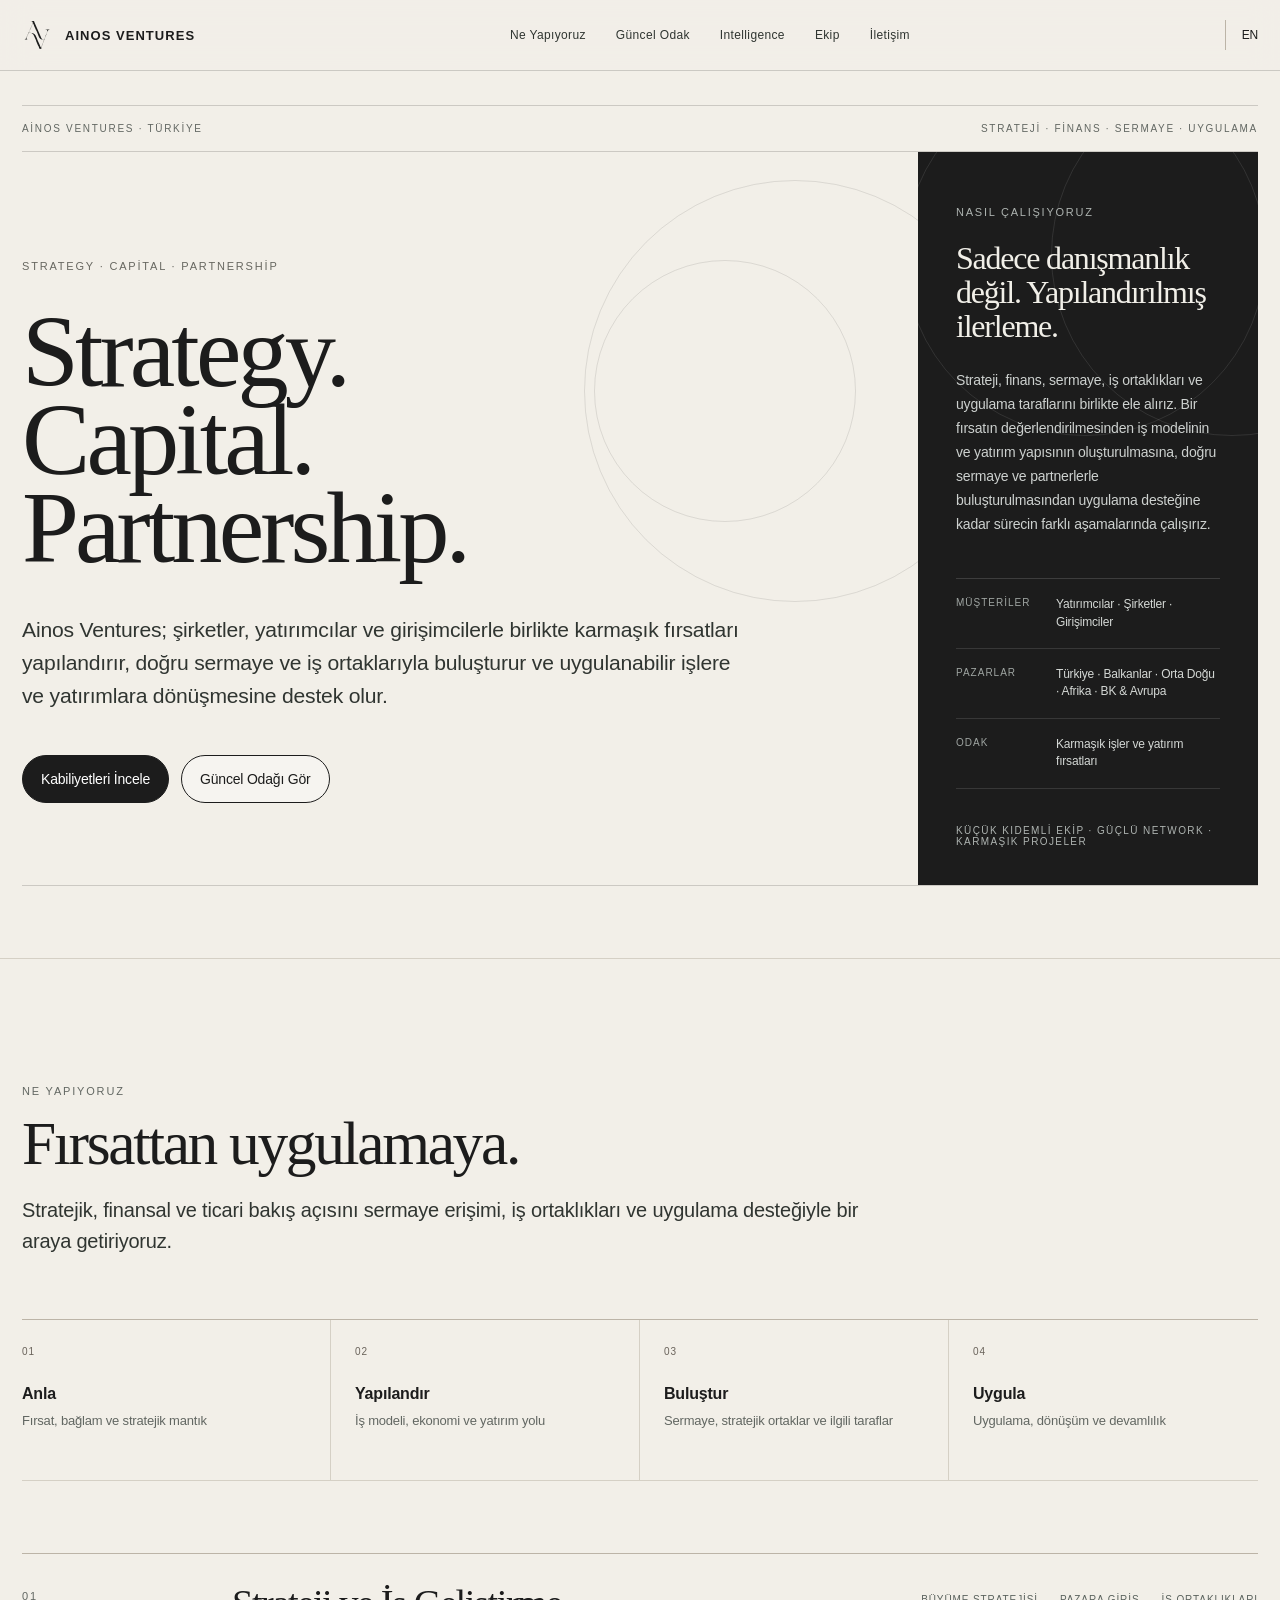
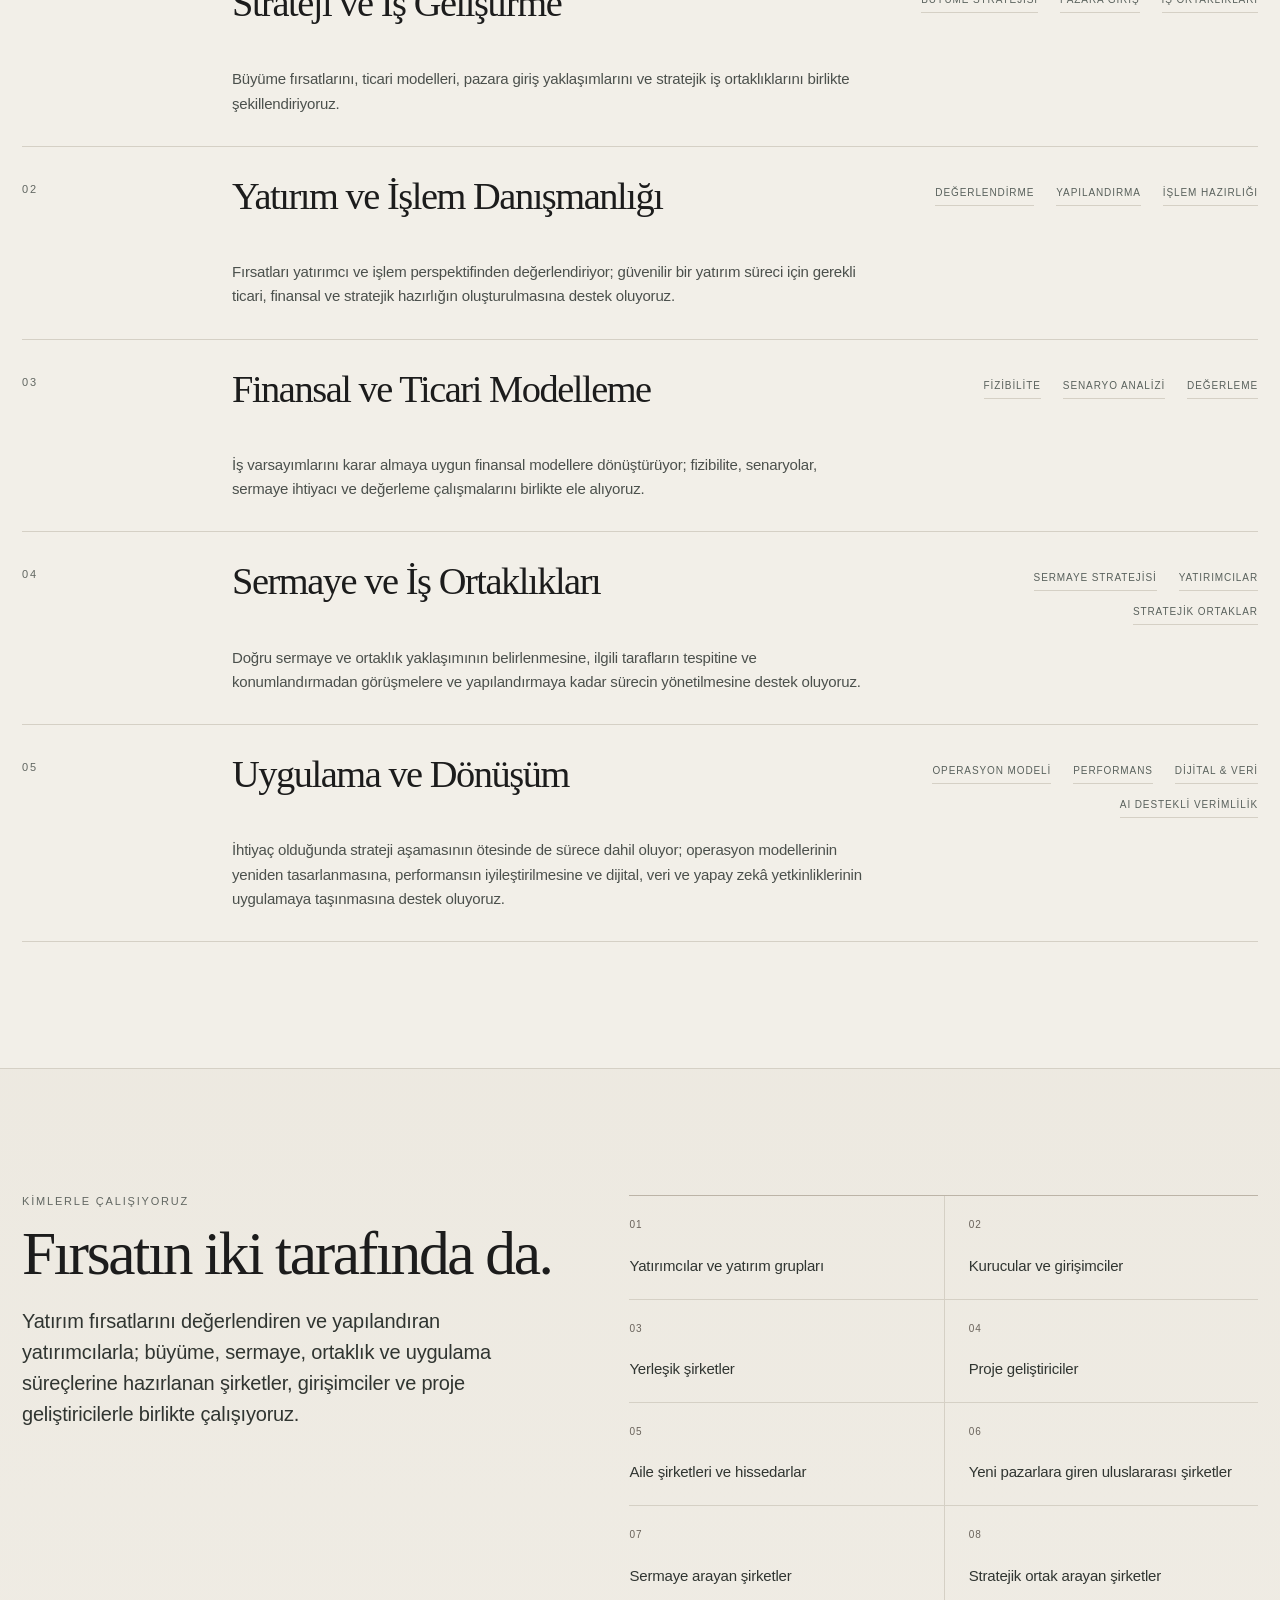
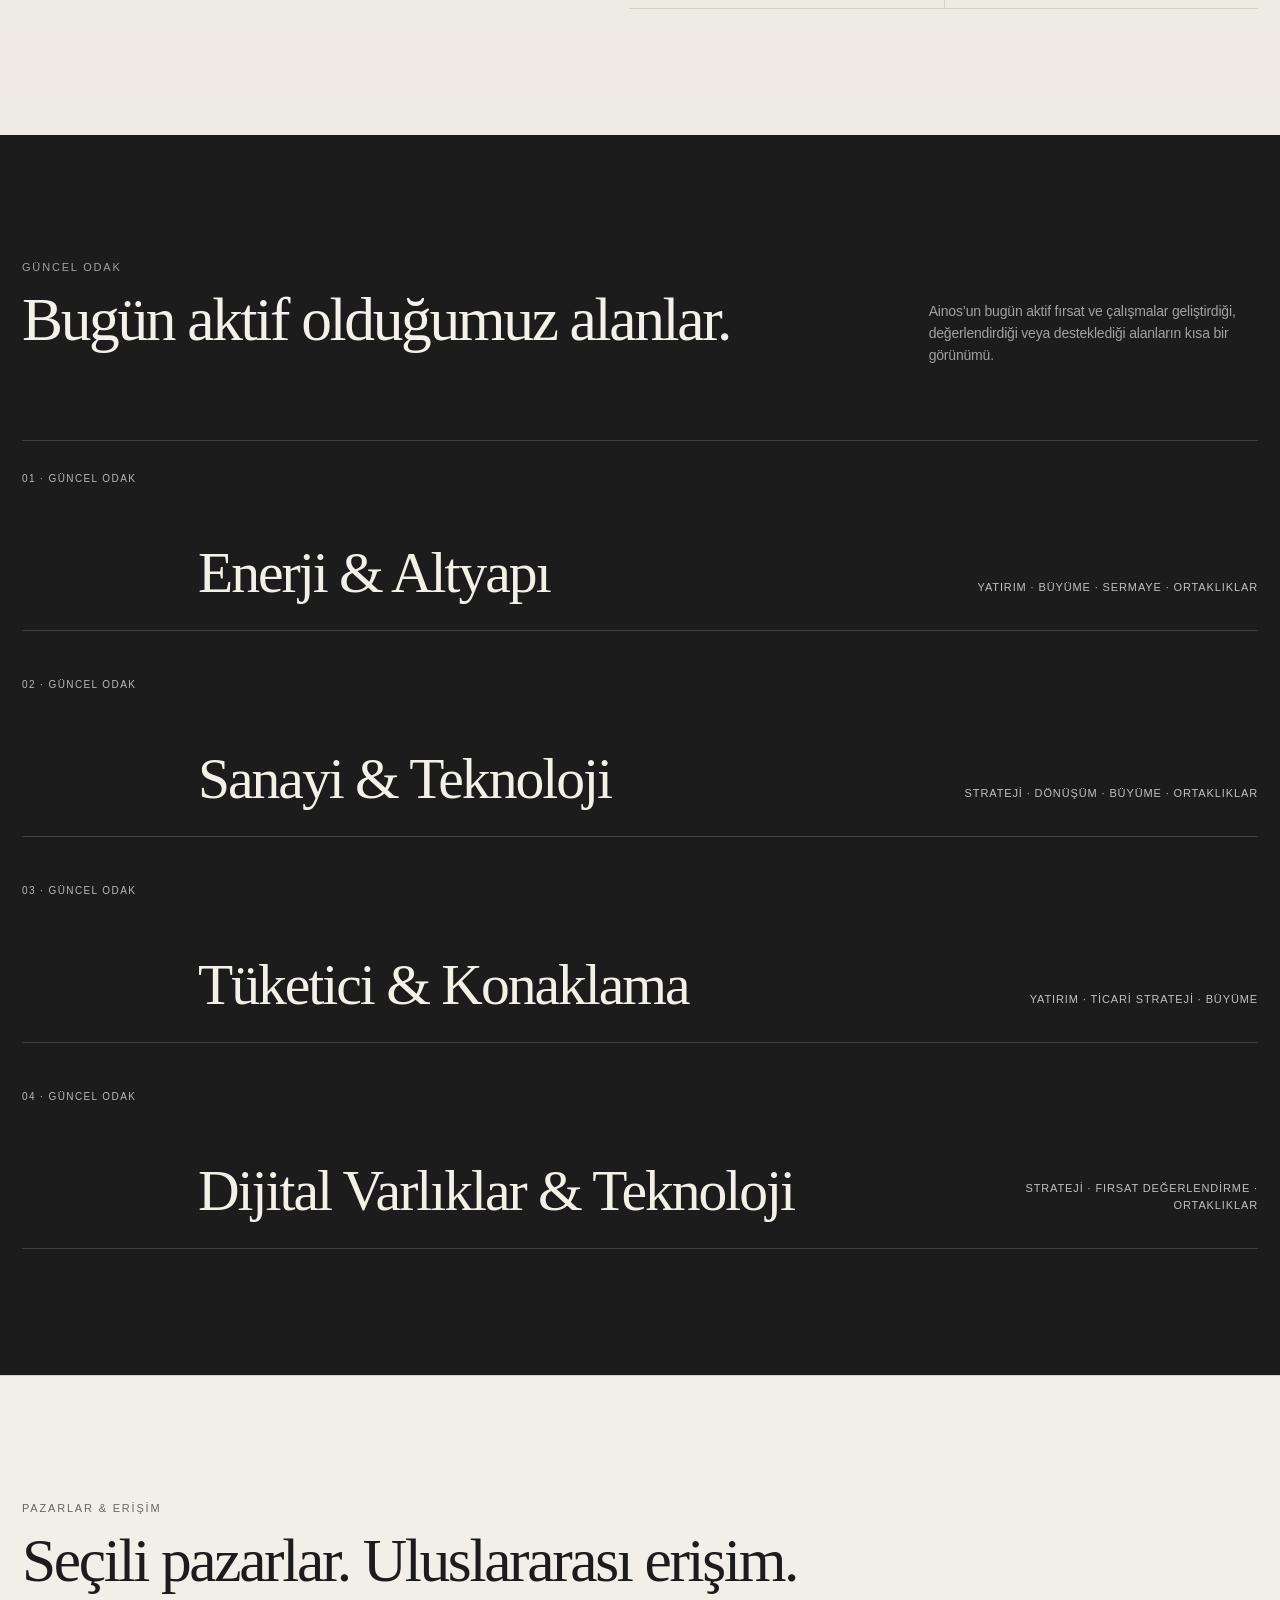
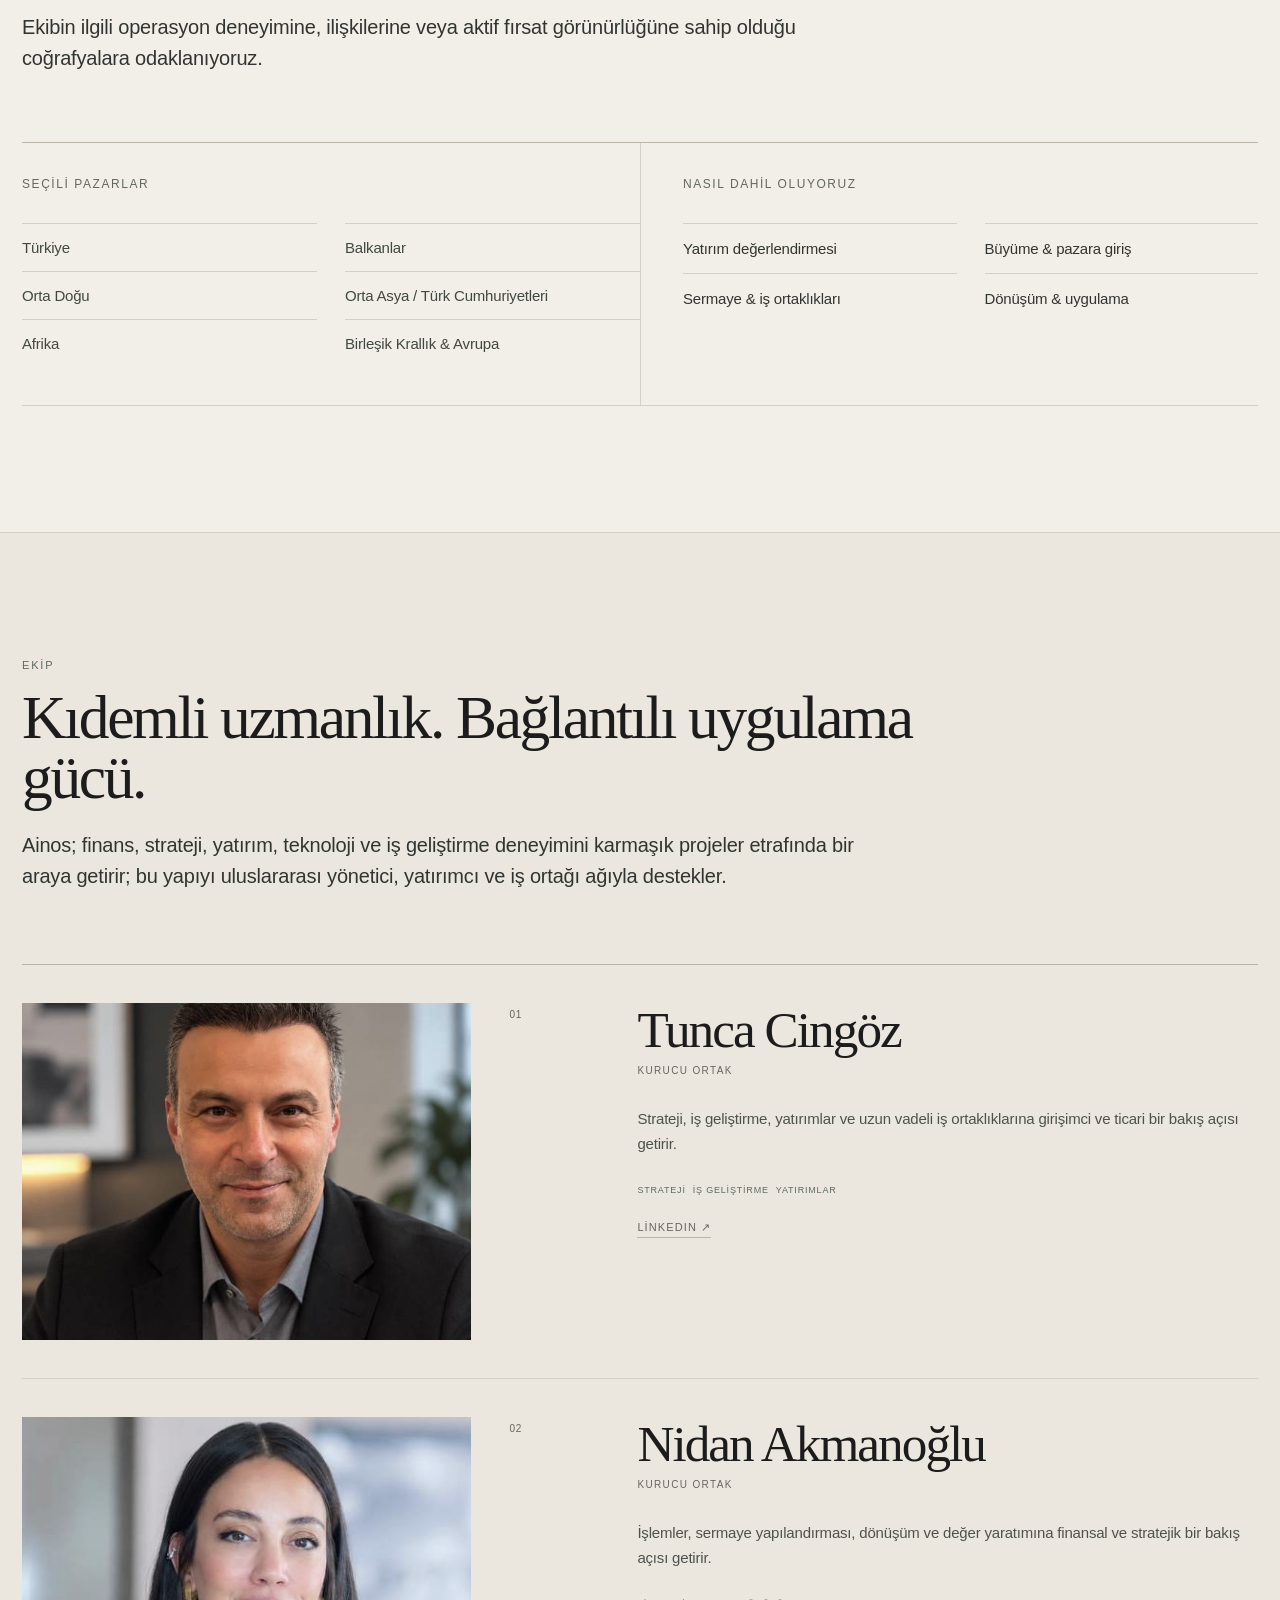
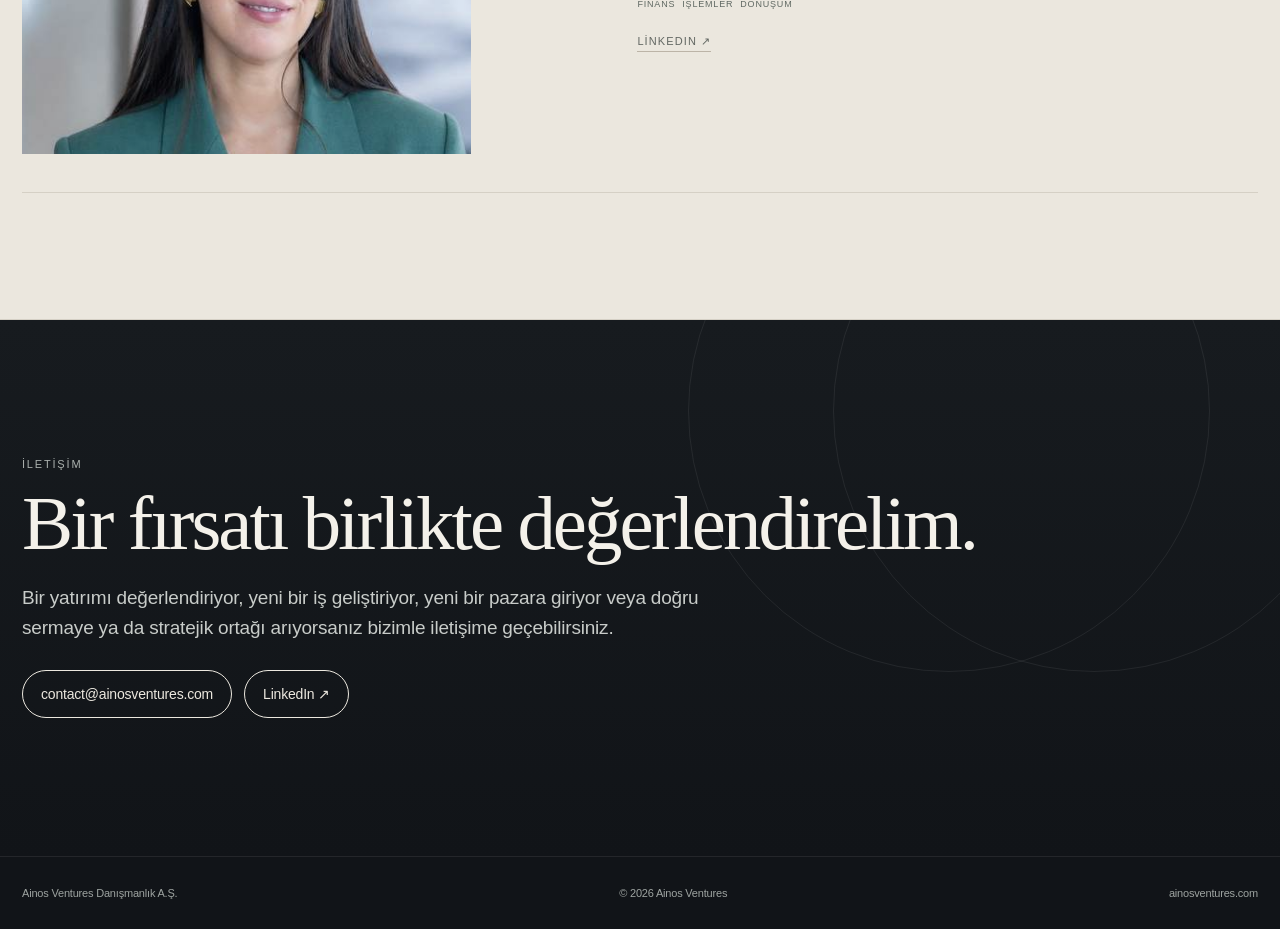
==== tr/index.html @ 85c70812 "AINOS Intelligence: add Turkish homepage brief card" ====
<!DOCTYPE html>
<html lang="tr">
<head>
  <meta charset="UTF-8">
  <meta name="viewport" content="width=device-width,initial-scale=1.0">
  <title>Ainos Ventures — Strategy. Capital. Partnership.</title>
  <meta name="description" content="Ainos Ventures; şirketler, yatırımcılar ve girişimcilerle strateji, yatırım, sermaye, iş ortaklıkları ve uygulama alanlarında çalışır.">
  <meta name="theme-color" content="#f2efe8">
  <link rel="canonical" href="https://ainosventures.com/tr/">
  <link rel="alternate" hreflang="en" href="https://ainosventures.com/en/">
  <link rel="alternate" hreflang="tr" href="https://ainosventures.com/tr/">
  <link rel="alternate" hreflang="x-default" href="https://ainosventures.com/en/">
  <link rel="icon" href="/assets/images/favicon.svg" type="image/svg+xml">
  <meta property="og:title" content="Ainos Ventures — Strategy. Capital. Partnership.">
  <meta property="og:description" content="Strateji, yatırım, sermaye, iş ortaklıkları ve uygulama — fırsattan hayata geçirmeye.">
  <meta property="og:type" content="website">
  <meta property="og:url" content="https://ainosventures.com/tr/">
  <meta property="og:site_name" content="Ainos Ventures">
  <meta property="og:locale" content="tr_TR">
  <meta property="og:locale:alternate" content="en_US">
  <meta property="og:image" content="https://ainosventures.com/assets/images/ainos-social-card.png">
  <meta property="og:image:type" content="image/png">
  <meta property="og:image:width" content="1200">
  <meta property="og:image:height" content="630">
  <meta property="og:image:alt" content="Ainos Ventures — Strategy. Capital. Partnership.">
  <meta name="twitter:card" content="summary_large_image">
  <meta name="twitter:image" content="https://ainosventures.com/assets/images/ainos-social-card.png">
  <meta name="twitter:image:alt" content="Ainos Ventures — Strategy. Capital. Partnership.">
  <link rel="stylesheet" href="/assets/css/styles.css">
  <link rel="stylesheet" href="/assets/css/site-enhancements.css">
  <link rel="stylesheet" href="/assets/css/team-tuning.css">
  <script defer src="/assets/js/main.js"></script>
</head>
<body itemscope itemtype="https://schema.org/Organization" itemid="https://ainosventures.com/#organization">
<link itemprop="url" href="https://ainosventures.com/">
<a class="skip-link" href="#main-content">Ana içeriğe geç</a>
<header class="nav">
  <div class="wrap nav-inner">
    <a class="brand" href="/tr/" aria-label="Ainos Ventures ana sayfa"><span class="mark" aria-hidden="true"><img class="brand-mark-img" itemprop="logo" src="/assets/images/ainos-monogram.svg" alt=""></span><span class="brand-name" itemprop="name">AINOS VENTURES</span></a>
    <nav class="nav-links" aria-label="Ana navigasyon">
      <a href="#what">Ne Yapıyoruz</a><a href="#focus">Güncel Odak</a><a href="#intelligence">Intelligence</a><a href="#team">Ekip</a><a href="#contact">İletişim</a>
    </nav>
    <a class="lang-link" href="/en/" hreflang="en" lang="en" aria-label="EN — Switch to English">EN</a>
  </div>
</header>
<main id="main-content">
  <section class="hero">
    <div class="wrap hero-shell">
      <div class="hero-topline"><span>Ainos Ventures · Türkiye</span><span>Strateji · Finans · Sermaye · Uygulama</span></div>
      <div class="hero-grid">
        <div class="hero-main">
          <div class="eyebrow">Strategy · Capital · Partnership</div>
          <h1 class="serif">Strategy.<br>Capital.<br>Partnership.</h1>
          <p class="hero-copy">Ainos Ventures; şirketler, yatırımcılar ve girişimcilerle birlikte karmaşık fırsatları yapılandırır, doğru sermaye ve iş ortaklarıyla buluşturur ve uygulanabilir işlere ve yatırımlara dönüşmesine destek olur.</p>
          <div class="actions"><a class="btn primary" href="#what">Kabiliyetleri İncele</a><a class="btn ghost" href="#focus">Güncel Odağı Gör</a></div>
        </div>
        <aside class="hero-side">
          <div class="side-content">
            <div class="side-label">Nasıl çalışıyoruz</div>
            <h2 class="side-title serif">Sadece danışmanlık değil. Yapılandırılmış ilerleme.</h2>
            <p class="side-copy">Strateji, finans, sermaye, iş ortaklıkları ve uygulama taraflarını birlikte ele alırız. Bir fırsatın değerlendirilmesinden iş modelinin ve yatırım yapısının oluşturulmasına, doğru sermaye ve partnerlerle buluşturulmasından uygulama desteğine kadar sürecin farklı aşamalarında çalışırız.</p>
            <div class="side-facts">
              <div class="side-fact"><span>Müşteriler</span><span>Yatırımcılar · Şirketler · Girişimciler</span></div>
              <div class="side-fact"><span>Pazarlar</span><span>Türkiye · Balkanlar · Orta Doğu · Afrika · BK & Avrupa</span></div>
              <div class="side-fact"><span>Odak</span><span>Karmaşık işler ve yatırım fırsatları</span></div>
            </div>
          </div>
          <div class="side-foot">Küçük kıdemli ekip · güçlü network · karmaşık projeler</div>
        </aside>
      </div>
    </div>
  </section>

  <section id="what">
    <div class="wrap">
      <div class="section-kicker">Ne yapıyoruz</div>
      <h2 class="serif">Fırsattan uygulamaya.</h2>
      <p class="lead">Stratejik, finansal ve ticari bakış açısını sermaye erişimi, iş ortaklıkları ve uygulama desteğiyle bir araya getiriyoruz.</p>
      <div class="model reveal">
        <div class="model-step"><div class="no">01</div><b>Anla</b><span>Fırsat, bağlam ve stratejik mantık</span></div>
        <div class="model-step"><div class="no">02</div><b>Yapılandır</b><span>İş modeli, ekonomi ve yatırım yolu</span></div>
        <div class="model-step"><div class="no">03</div><b>Buluştur</b><span>Sermaye, stratejik ortaklar ve ilgili taraflar</span></div>
        <div class="model-step"><div class="no">04</div><b>Uygula</b><span>Uygulama, dönüşüm ve devamlılık</span></div>
      </div>
      <div class="cap-grid">
        <article class="cap reveal"><div><div class="section-kicker">01</div><h3>Strateji ve İş Geliştirme</h3><p>Büyüme fırsatlarını, ticari modelleri, pazara giriş yaklaşımlarını ve stratejik iş ortaklıklarını birlikte şekillendiriyoruz.</p></div><div class="tags"><span class="tag">Büyüme Stratejisi</span><span class="tag">Pazara Giriş</span><span class="tag">İş Ortaklıkları</span></div></article>
        <article class="cap reveal"><div><div class="section-kicker">02</div><h3>Yatırım ve İşlem Danışmanlığı</h3><p>Fırsatları yatırımcı ve işlem perspektifinden değerlendiriyor; güvenilir bir yatırım süreci için gerekli ticari, finansal ve stratejik hazırlığın oluşturulmasına destek oluyoruz.</p></div><div class="tags"><span class="tag">Değerlendirme</span><span class="tag">Yapılandırma</span><span class="tag">İşlem Hazırlığı</span></div></article>
        <article class="cap reveal"><div><div class="section-kicker">03</div><h3>Finansal ve Ticari Modelleme</h3><p>İş varsayımlarını karar almaya uygun finansal modellere dönüştürüyor; fizibilite, senaryolar, sermaye ihtiyacı ve değerleme çalışmalarını birlikte ele alıyoruz.</p></div><div class="tags"><span class="tag">Fizibilite</span><span class="tag">Senaryo Analizi</span><span class="tag">Değerleme</span></div></article>
        <article class="cap reveal"><div><div class="section-kicker">04</div><h3>Sermaye ve İş Ortaklıkları</h3><p>Doğru sermaye ve ortaklık yaklaşımının belirlenmesine, ilgili tarafların tespitine ve konumlandırmadan görüşmelere ve yapılandırmaya kadar sürecin yönetilmesine destek oluyoruz.</p></div><div class="tags"><span class="tag">Sermaye Stratejisi</span><span class="tag">Yatırımcılar</span><span class="tag">Stratejik Ortaklar</span></div></article>
        <article class="cap full reveal"><div><div class="section-kicker">05</div><h3>Uygulama ve Dönüşüm</h3><p>İhtiyaç olduğunda strateji aşamasının ötesinde de sürece dahil oluyor; operasyon modellerinin yeniden tasarlanmasına, performansın iyileştirilmesine ve dijital, veri ve yapay zekâ yetkinliklerinin uygulamaya taşınmasına destek oluyoruz.</p></div><div class="tags"><span class="tag">Operasyon Modeli</span><span class="tag">Performans</span><span class="tag">Dijital & Veri</span><span class="tag">AI Destekli Verimlilik</span></div></article>
      </div>
    </div>
  </section>

  <section class="soft-section">
    <div class="wrap dual">
      <div>
        <div class="section-kicker">Kimlerle çalışıyoruz</div>
        <h2 class="serif">Fırsatın iki tarafında da.</h2>
        <p class="lead">Yatırım fırsatlarını değerlendiren ve yapılandıran yatırımcılarla; büyüme, sermaye, ortaklık ve uygulama süreçlerine hazırlanan şirketler, girişimciler ve proje geliştiricilerle birlikte çalışıyoruz.</p>
      </div>
      <div class="audience-grid">
        <div class="audience reveal"><span class="audience-index">01</span>Yatırımcılar ve yatırım grupları</div>
        <div class="audience reveal"><span class="audience-index">02</span>Kurucular ve girişimciler</div>
        <div class="audience reveal"><span class="audience-index">03</span>Yerleşik şirketler</div>
        <div class="audience reveal"><span class="audience-index">04</span>Proje geliştiriciler</div>
        <div class="audience reveal"><span class="audience-index">05</span>Aile şirketleri ve hissedarlar</div>
        <div class="audience reveal"><span class="audience-index">06</span>Yeni pazarlara giren uluslararası şirketler</div>
        <div class="audience reveal"><span class="audience-index">07</span>Sermaye arayan şirketler</div>
        <div class="audience reveal"><span class="audience-index">08</span>Stratejik ortak arayan şirketler</div>
      </div>
    </div>
  </section>

  <section id="focus">
    <div class="wrap">
      <div class="section-head">
        <div><div class="section-kicker">Güncel Odak</div><h2 class="serif">Bugün aktif olduğumuz alanlar.</h2></div>
        <p class="section-note">Ainos’un bugün aktif fırsat ve çalışmalar geliştirdiği, değerlendirdiği veya desteklediği alanların kısa bir görünümü.</p>
      </div>
      <div class="work-grid current-focus-grid">
        <article class="work focus-card reveal"><div class="work-topline"><div class="work-meta">01 · Güncel Odak</div></div><div><h3 class="focus-title serif">Enerji & Altyapı</h3></div><div class="work-role">Yatırım · büyüme · sermaye · ortaklıklar</div></article>
        <article class="work focus-card reveal"><div class="work-topline"><div class="work-meta">02 · Güncel Odak</div></div><div><h3 class="focus-title serif">Sanayi & Teknoloji</h3></div><div class="work-role">Strateji · dönüşüm · büyüme · ortaklıklar</div></article>
        <article class="work focus-card reveal"><div class="work-topline"><div class="work-meta">03 · Güncel Odak</div></div><div><h3 class="focus-title serif">Tüketici & Konaklama</h3></div><div class="work-role">Yatırım · ticari strateji · büyüme</div></article>
        <article class="work focus-card reveal"><div class="work-topline"><div class="work-meta">04 · Güncel Odak</div></div><div><h3 class="focus-title serif">Dijital Varlıklar & Teknoloji</h3></div><div class="work-role">Strateji · fırsat değerlendirme · ortaklıklar</div></article>
      </div>
    </div>
  </section>

  <section>
    <div class="wrap">
      <div class="section-kicker">Pazarlar & erişim</div>
      <h2 class="serif">Seçili pazarlar. Uluslararası erişim.</h2>
      <p class="lead">Ekibin ilgili operasyon deneyimine, ilişkilerine veya aktif fırsat görünürlüğüne sahip olduğu coğrafyalara odaklanıyoruz.</p>
      <div class="focus-grid">
        <div class="panel reveal"><div class="panel-title">Seçili pazarlar</div><div class="pills"><span class="pill">Türkiye</span><span class="pill">Balkanlar</span><span class="pill">Orta Doğu</span><span class="pill">Orta Asya / Türk Cumhuriyetleri</span><span class="pill">Afrika</span><span class="pill">Birleşik Krallık & Avrupa</span></div></div>
        <div class="panel reveal"><div class="panel-title">Nasıl dahil oluyoruz</div><div class="focus-list"><div>Yatırım değerlendirmesi</div><div>Büyüme & pazara giriş</div><div>Sermaye & iş ortaklıkları</div><div>Dönüşüm & uygulama</div></div></div>
      </div>
    </div>
  </section>

  <section id="team" class="soft-section">
    <div class="wrap">
      <div class="section-kicker">Ekip</div>
      <h2 class="serif">Kıdemli uzmanlık. Bağlantılı uygulama gücü.</h2>
      <p class="lead">Ainos; finans, strateji, yatırım, teknoloji ve iş geliştirme deneyimini karmaşık projeler etrafında bir araya getirir; bu yapıyı uluslararası yönetici, yatırımcı ve iş ortağı ağıyla destekler.</p>
      <div class="team-grid team-grid-two">
        <article class="person reveal">
          <div class="person-photo-wrap"><img class="person-photo" src="/assets/images/tunca-web.jpg" alt="" loading="lazy" decoding="async" width="600" height="800" data-person="Tunca Cingöz"></div>
          <div class="person-no">01</div><h3 class="serif">Tunca Cingöz</h3><div class="person-role">Kurucu Ortak</div><p>Strateji, iş geliştirme, yatırımlar ve uzun vadeli iş ortaklıklarına girişimci ve ticari bir bakış açısı getirir.</p><div class="person-tags"><span class="person-tag">Strateji</span><span class="person-tag">İş Geliştirme</span><span class="person-tag">Yatırımlar</span></div>
          <a class="person-link" href="https://www.linkedin.com/in/tunca-cingöz-429592a/" target="_blank" rel="noopener noreferrer" aria-label="Tunca Cingöz LinkedIn profilini yeni sekmede aç">LinkedIn ↗</a>
        </article>
        <article class="person reveal">
          <div class="person-photo-wrap"><img class="person-photo" src="/assets/images/nidan-web.jpg" alt="" loading="lazy" decoding="async" width="600" height="784" data-person="Nidan Akmanoğlu"></div>
          <div class="person-no">02</div><h3 class="serif">Nidan Akmanoğlu</h3><div class="person-role">Kurucu Ortak</div><p>İşlemler, sermaye yapılandırması, dönüşüm ve değer yaratımına finansal ve stratejik bir bakış açısı getirir.</p><div class="person-tags"><span class="person-tag">Finans</span><span class="person-tag">İşlemler</span><span class="person-tag">Dönüşüm</span></div>
          <a class="person-link" href="https://www.linkedin.com/in/nidan-akmanoglu-163b6918/" target="_blank" rel="noopener noreferrer" aria-label="Nidan Akmanoğlu LinkedIn profilini yeni sekmede aç">LinkedIn ↗</a>
        </article>
      </div>
    </div>
  </section>

  <section id="contact" class="contact">
    <div class="wrap">
      <div class="section-kicker">İletişim</div>
      <h2 class="serif">Bir fırsatı birlikte değerlendirelim.</h2>
      <p>Bir yatırımı değerlendiriyor, yeni bir iş geliştiriyor, yeni bir pazara giriyor veya doğru sermaye ya da stratejik ortağı arıyorsanız bizimle iletişime geçebilirsiniz.</p>
      <div class="contact-actions">
        <a class="btn" itemprop="email" href="mailto:contact@ainosventures.com">contact@ainosventures.com</a>
        <a class="btn company-link" itemprop="sameAs" href="https://www.linkedin.com/company/ainos-ventures/" target="_blank" rel="noopener noreferrer" aria-label="Ainos Ventures LinkedIn sayfasını yeni sekmede aç">LinkedIn ↗</a>
      </div>
    </div>
  </section>
</main>
<footer><div class="wrap footer-inner"><span itemprop="legalName">Ainos Ventures Danışmanlık A.Ş.</span><span>© <span data-current-year></span> Ainos Ventures</span><span>ainosventures.com</span></div></footer>
</body>
</html>
---- assets/css/styles.css ----
:root{
  --bg:#f2efe8;
  --bg-soft:#ebe7de;
  --paper:#f8f6f1;
  --paper-2:#f5f2eb;
  --ink:#111417;
  --text:#303531;
  --muted:#6d726d;
  --line:#d5d0c5;
  --line-strong:#bcb4a7;
  --sage:#647168;
  --sage-soft:#dce2dc;
  --stone:#928a7d;
  --dark:#171b1f;
  --dark-2:#22282d;
  --light:#f5f2eb;
  --max:1240px;
  --radius-xl:32px;
  --radius-lg:24px;
  --radius-md:16px;
  --shadow:0 18px 44px rgba(17,20,23,.055);
}
*{box-sizing:border-box}
html{scroll-behavior:smooth}
body{
  margin:0;
  background:var(--bg);
  color:var(--ink);
  font-family:Inter,ui-sans-serif,-apple-system,BlinkMacSystemFont,"Segoe UI",Arial,sans-serif;
  letter-spacing:-.012em;
  -webkit-font-smoothing:antialiased;
  text-rendering:optimizeLegibility;
}
a{color:inherit;text-decoration:none}
button,input,textarea{font:inherit}
img{max-width:100%;display:block}
::selection{background:var(--sage-soft);color:var(--ink)}
.wrap{width:min(calc(100% - 44px),var(--max));margin:0 auto}
.serif{font-family:"Iowan Old Style","Palatino Linotype","Book Antiqua",Georgia,serif;letter-spacing:-.038em}

.nav{
  position:sticky;top:0;z-index:100;
  backdrop-filter:blur(18px);
  -webkit-backdrop-filter:blur(18px);
  background:rgba(242,239,232,.86);
  border-bottom:1px solid rgba(17,20,23,.08)
}
.nav-inner{min-height:76px;display:flex;align-items:center;justify-content:space-between;gap:24px}
.brand{display:flex;align-items:center;gap:14px;font-weight:720;letter-spacing:.032em}
.brand-name{font-size:14px}
.mark{width:36px;height:23px;position:relative;display:inline-block;flex:0 0 auto}
.mark:before,.mark:after{content:"";position:absolute;top:1px;width:21px;height:21px;border-radius:50%;border:1.5px solid var(--ink)}
.mark:before{left:0}.mark:after{right:0}
.nav-links{display:flex;align-items:center;gap:25px;font-size:13px;color:var(--text)}
.nav-links a{position:relative;padding:5px 0}
.nav-links a:after{content:"";position:absolute;left:0;bottom:-7px;width:100%;height:1px;background:var(--ink);transform:scaleX(0);transform-origin:left;transition:transform .2s ease}
.nav-links a:hover:after{transform:scaleX(1)}
.lang-link{border:1px solid var(--line);padding:8px 11px;border-radius:999px;font-size:12px;background:rgba(255,255,255,.34);transition:.2s ease}
.lang-link:hover{background:rgba(255,255,255,.8)}

.hero{padding:36px 0 48px;border-top:0}
.hero-shell{border:1px solid rgba(17,20,23,.08);border-radius:var(--radius-xl);overflow:hidden;background:linear-gradient(155deg,rgba(255,255,255,.40),rgba(255,255,255,.08));box-shadow:var(--shadow)}
.hero-topline{display:flex;justify-content:space-between;gap:16px;padding:15px 24px;border-bottom:1px solid rgba(17,20,23,.08);font-size:11px;color:var(--muted);text-transform:uppercase;letter-spacing:.145em}
.hero-grid{display:grid;grid-template-columns:1.19fr .81fr;min-height:720px}
.hero-main{padding:72px 62px 62px;background:radial-gradient(circle at 82% 12%,rgba(220,226,220,.78),rgba(220,226,220,0) 35%);display:flex;flex-direction:column;justify-content:center}
.eyebrow,.section-kicker{font-size:11px;text-transform:uppercase;letter-spacing:.165em;color:var(--muted)}
.eyebrow{margin-bottom:25px}
h1{font-size:clamp(54px,7vw,98px);line-height:.91;font-weight:500;margin:0;max-width:850px}
.hero-copy{font-size:clamp(18px,2vw,24px);line-height:1.48;color:var(--text);max-width:760px;margin:34px 0 0}
.actions{display:flex;gap:12px;flex-wrap:wrap;margin-top:36px;align-items:center}
.btn{min-height:48px;padding:0 18px;border-radius:999px;border:1px solid var(--ink);display:inline-flex;align-items:center;justify-content:center;font-size:14px;transition:transform .18s ease,background .18s ease,color .18s ease}
.btn:hover{transform:translateY(-1px)}
.btn.primary{background:var(--ink);color:#fff}
.btn.ghost{background:rgba(255,255,255,.34)}
.hero-side{background:linear-gradient(180deg,var(--dark),var(--dark-2));color:#f1efe8;padding:34px 30px;position:relative;overflow:hidden;display:flex;flex-direction:column;justify-content:space-between}
.hero-side:before,.hero-side:after{content:"";position:absolute;top:104px;width:300px;height:300px;border-radius:50%;border:1px solid rgba(255,255,255,.11)}
.hero-side:before{right:-62px}.hero-side:after{right:50px}
.side-content,.side-foot{position:relative;z-index:2}
.side-label{font-size:11px;text-transform:uppercase;letter-spacing:.16em;color:#aeb4b1;margin-bottom:14px}
.side-title{font-size:30px;line-height:1.06;margin:0 0 18px;font-weight:500;max-width:330px}
.side-copy{font-size:15px;line-height:1.62;color:#cdd1cf;max-width:390px}
.side-facts{margin-top:34px;border-top:1px solid rgba(255,255,255,.15)}
.side-fact{display:grid;grid-template-columns:100px 1fr;gap:14px;padding:14px 0;border-bottom:1px solid rgba(255,255,255,.12);font-size:12px;line-height:1.45}
.side-fact span:first-child{color:#9fa5a2;text-transform:uppercase;letter-spacing:.1em;font-size:10px}
.side-fact span:last-child{color:#d4d8d5}
.side-foot{font-size:10px;text-transform:uppercase;letter-spacing:.14em;color:#aeb4b1;margin-top:28px}

section{padding:108px 0;border-top:1px solid var(--line)}
.section-kicker{margin-bottom:16px}
h2{font-size:clamp(40px,4.8vw,66px);line-height:.98;font-weight:500;margin:0 0 22px;max-width:980px}
.lead{font-size:20px;line-height:1.56;color:var(--text);max-width:860px;margin:0}
.section-head{display:grid;grid-template-columns:minmax(0,1fr) minmax(240px,.38fr);gap:40px;align-items:end}
.section-note{font-size:13px;line-height:1.55;color:var(--muted);margin:0 0 5px}

.model{margin-top:54px;display:grid;grid-template-columns:repeat(4,1fr);gap:8px;padding:8px;border:1px solid var(--line);border-radius:24px;background:rgba(255,255,255,.34)}
.model-step{padding:22px 18px;border-radius:18px;background:rgba(255,255,255,.47);min-height:132px;position:relative;border:1px solid rgba(17,20,23,.035)}
.model-step .no{font-size:10px;color:var(--stone);margin-bottom:16px;letter-spacing:.1em}
.model-step b{display:block;margin-bottom:8px;font-size:16px}
.model-step span{font-size:13px;line-height:1.45;color:var(--muted)}

.cap-grid{display:grid;grid-template-columns:repeat(12,1fr);gap:14px;margin-top:54px}
.cap{grid-column:span 6;background:var(--paper);border:1px solid var(--line);border-radius:24px;padding:29px;min-height:258px;display:flex;flex-direction:column;justify-content:space-between;box-shadow:0 10px 28px rgba(17,20,23,.025)}
.cap.full{grid-column:1/-1;min-height:230px}
.cap h3{font-size:25px;line-height:1.07;margin:26px 0 12px;letter-spacing:-.032em}
.cap p{font-size:15px;line-height:1.62;color:#4b504c;margin:0;max-width:660px}
.tags{display:flex;flex-wrap:wrap;gap:8px;margin-top:25px}
.tag{font-size:10px;text-transform:uppercase;letter-spacing:.09em;border:1px solid var(--line);border-radius:999px;padding:8px 10px;background:#fff;color:#59615c}

.soft-section{background:linear-gradient(180deg,rgba(235,231,222,.72),rgba(235,231,222,.38))}
.dual{display:grid;grid-template-columns:.92fr 1.08fr;gap:72px;align-items:start}
.audience-grid{display:grid;grid-template-columns:repeat(2,1fr);gap:10px}
.audience{padding:18px 17px;border:1px solid rgba(17,20,23,.07);border-top-color:var(--line-strong);border-radius:15px;background:rgba(255,255,255,.28);font-size:14px;line-height:1.45;color:var(--text)}
.audience-index{display:block;font-size:10px;color:var(--stone);letter-spacing:.09em;margin-bottom:14px}

.work-grid{display:grid;grid-template-columns:repeat(3,1fr);gap:16px;margin-top:54px}
.work{background:linear-gradient(180deg,var(--dark),#20252a);color:#f3f0e8;border-radius:26px;padding:28px;min-height:392px;display:flex;flex-direction:column;justify-content:space-between;box-shadow:0 18px 38px rgba(17,20,23,.08)}
.work-topline{display:flex;justify-content:space-between;gap:12px;align-items:start}
.work-meta{font-size:10px;letter-spacing:.14em;text-transform:uppercase;color:#b7bcb8;line-height:1.5}
.work-status{font-size:9px;letter-spacing:.1em;text-transform:uppercase;border:1px solid rgba(255,255,255,.18);padding:6px 8px;border-radius:999px;color:#bfc4c1;white-space:nowrap}
.work-metric{font-size:43px;letter-spacing:-.05em;margin:32px 0 15px;line-height:1}
.work p{font-size:15px;line-height:1.58;color:#d5d8d4;margin:0}
.work-role{padding-top:18px;border-top:1px solid rgba(255,255,255,.14);font-size:12px;line-height:1.55;color:#bcc2bf}
.work-role b{display:block;color:#eef0ed;font-size:10px;text-transform:uppercase;letter-spacing:.1em;margin-bottom:8px;font-weight:500}

.focus-grid{display:grid;grid-template-columns:1fr 1fr;gap:18px;margin-top:52px}
.panel{border:1px solid var(--line);border-radius:24px;padding:28px;background:rgba(255,255,255,.30)}
.panel-title{font-size:12px;text-transform:uppercase;letter-spacing:.13em;color:var(--muted);margin-bottom:24px}
.pills{display:flex;flex-wrap:wrap;gap:10px}
.pill{padding:11px 14px;border:1px solid var(--line);border-radius:999px;background:#fff;font-size:13px;color:#414742}
.focus-list{display:grid;grid-template-columns:1fr 1fr;gap:0 22px}
.focus-list div{padding:15px 0;border-top:1px solid var(--line);font-size:14px;color:var(--text)}

.team-grid{display:grid;grid-template-columns:repeat(3,1fr);gap:16px;margin-top:50px}
.person{background:var(--paper);border:1px solid var(--line);border-radius:23px;padding:26px;min-height:295px;display:flex;flex-direction:column;box-shadow:0 10px 28px rgba(17,20,23,.025)}
.person-no{font-size:10px;color:var(--stone);letter-spacing:.09em;margin-bottom:42px}
.person h3{font-size:27px;line-height:1.05;margin:0 0 7px;font-weight:500}
.person-role{font-size:10px;text-transform:uppercase;letter-spacing:.135em;color:var(--muted);margin-bottom:24px}
.person p{font-size:14px;line-height:1.63;color:#4d524e;margin:0}
.person-tags{margin-top:auto;padding-top:24px;display:flex;gap:7px;flex-wrap:wrap}
.person-tag{font-size:9px;text-transform:uppercase;letter-spacing:.09em;color:#5f6862}
.network-note{margin-top:18px;font-size:12px;line-height:1.55;color:var(--muted);max-width:760px}

.insight-card{margin-top:50px;border:1px solid var(--line);border-radius:26px;background:linear-gradient(145deg,rgba(255,255,255,.42),rgba(255,255,255,.18));padding:30px;display:grid;grid-template-columns:minmax(0,1fr) auto;gap:34px;align-items:end}
.insight-card h3{font-size:30px;line-height:1.06;font-weight:500;margin:8px 0 12px}
.insight-card p{font-size:15px;line-height:1.6;color:var(--muted);max-width:710px;margin:0}
.insight-badge{font-size:10px;text-transform:uppercase;letter-spacing:.1em;border:1px solid var(--line);padding:9px 11px;border-radius:999px;color:var(--muted);white-space:nowrap}

.contact{background:linear-gradient(180deg,#171b1f,#111418);color:#f4f1ea;padding:120px 0;position:relative;overflow:hidden}
.contact:before,.contact:after{content:"";position:absolute;width:360px;height:360px;border-radius:50%;border:1px solid rgba(255,255,255,.07);top:-90px}
.contact:before{right:-75px}.contact:after{right:70px}
.contact .wrap{position:relative;z-index:2}
.contact .section-kicker{color:#aab0ad}
.contact h2{max-width:850px}
.contact p{max-width:730px;color:#c8ccc9;font-size:19px;line-height:1.56;margin:0}
.contact .btn{border-color:#ece8df;color:#ece8df;margin-top:28px}

footer{background:#111418;color:#9ea4a1;border-top:1px solid rgba(255,255,255,.08)}
.footer-inner{min-height:72px;display:flex;align-items:center;justify-content:space-between;gap:18px;font-size:11px}

.reveal{opacity:0;transform:translateY(12px);transition:opacity .55s ease,transform .55s ease}
.reveal.visible{opacity:1;transform:none}
:focus-visible{outline:2px solid var(--sage);outline-offset:4px;border-radius:4px}

@media(max-width:1040px){
  .hero-grid,.dual,.focus-grid{grid-template-columns:1fr}
  .hero-grid{min-height:auto}
  .hero-side{min-height:390px}
  .section-head{grid-template-columns:1fr}
  .section-note{max-width:700px}
  .work-grid,.team-grid{grid-template-columns:1fr}
  .work{min-height:330px}
  .cap{grid-column:1/-1;min-height:auto}
}
@media(max-width:900px){
  .nav-links{display:none}
  section{padding:88px 0}
  .hero-main{padding:58px 36px 52px}
  .model{grid-template-columns:1fr 1fr}
  .audience-grid{grid-template-columns:1fr 1fr}
}
@media(max-width:650px){
  .wrap{width:min(calc(100% - 28px),var(--max))}
  .nav-inner{min-height:66px}
  .brand-name{font-size:12px}
  .hero{padding-top:20px}
  .hero-topline{padding:13px 16px}
  .hero-topline span:last-child{display:none}
  .hero-main{padding:44px 22px 38px}
  h1{font-size:51px}
  .hero-copy{font-size:18px}
  .hero-side{padding:27px 22px;min-height:340px}
  .model,.audience-grid,.focus-list{grid-template-columns:1fr}
  .person-no{margin-bottom:28px}
  .insight-card{grid-template-columns:1fr}
  .footer-inner{flex-direction:column;justify-content:center;padding:20px 0;text-align:center}
  .actions .btn{width:100%}
}
@media(prefers-reduced-motion:reduce){
  html{scroll-behavior:auto}
  *,*:before,*:after{transition:none!important;animation:none!important}
  .reveal{opacity:1;transform:none}
}
---- assets/css/site-enhancements.css ----
:root{--ink:#1c1c1c;--dark:#1c1c1c;--dark-2:#262624;--stone:#6a635b}
[id]{scroll-margin-top:96px}
.hero-main,.hero-side,.cap,.work,.panel,.person>*{min-width:0}
.reveal{opacity:1;transform:none}
html.js .reveal{opacity:0;transform:translateY(12px)}
html.js .reveal.visible{opacity:1;transform:none}
.brand .mark:before,.brand .mark:after{display:none!important}
.brand .mark{width:29px;height:31px;display:grid;place-items:center}
.brand-mark-img{display:block;width:26px;height:28px;object-fit:contain}
.team-grid-two{grid-template-columns:repeat(2,minmax(0,1fr));max-width:960px}
.person{overflow:hidden}
.person-photo-wrap{position:relative;aspect-ratio:4/3;margin:-26px -26px 28px;overflow:hidden;background:var(--bg-soft);border-bottom:1px solid var(--line)}
.person-photo{width:100%;height:100%;object-fit:cover;filter:saturate(.92) contrast(.98);transition:transform .45s ease,filter .45s ease}
.person-photo[data-person='Nidan Akmanoğlu']{object-position:center 28%}
.person-photo[data-person='Tunca Cingöz']{object-position:center 30%}
.person:hover .person-photo{transform:scale(1.012);filter:saturate(.98) contrast(1)}
.person-no{margin-bottom:32px}
.current-focus-grid{grid-template-columns:repeat(4,minmax(0,1fr))}
.focus-card{min-height:320px}
.focus-title{font-size:clamp(28px,2.5vw,38px);line-height:1.02;font-weight:500;margin:0;letter-spacing:-.035em}
.person-link{display:inline-flex;align-items:center;gap:7px;margin-top:16px;font-size:11px;text-transform:uppercase;letter-spacing:.1em;color:var(--muted);width:max-content;border-bottom:1px solid var(--line-strong);padding-bottom:3px}
.person-link:hover{color:var(--ink)}
.contact-actions{display:flex;gap:12px;flex-wrap:wrap;align-items:center;margin-top:28px}
.contact-actions .btn{margin-top:0}
.contact-actions .company-link{background:transparent}
.skip-link{position:fixed;left:16px;top:12px;z-index:9999;padding:10px 14px;border-radius:999px;background:var(--ink);color:#fff;font-size:13px;transform:translateY(-160%);transition:none}
.skip-link:focus{transform:translateY(0)}
.mobile-menu-toggle,.mobile-menu{display:none}
.mobile-menu-toggle,.lang-link,.btn{touch-action:manipulation}
.not-found-grid{min-height:620px;grid-template-columns:1fr .55fr}
.not-found-title{font-size:clamp(54px,7vw,90px)}

@media(max-width:1040px){
  .team-grid-two{grid-template-columns:repeat(2,minmax(0,1fr));max-width:none}
  .current-focus-grid{grid-template-columns:repeat(2,minmax(0,1fr))}
  .hero-side{min-height:360px}
  .not-found-grid{grid-template-columns:1fr;min-height:auto}
}

@media(max-width:900px){
  .nav-inner{flex-wrap:wrap;padding-top:10px;padding-bottom:10px}
  .nav-links{display:flex;order:3;width:100%;gap:16px;overflow-x:auto;padding:10px 0 2px;border-top:1px solid var(--line);white-space:nowrap;scrollbar-width:thin}
  html.js .nav-inner{flex-wrap:nowrap;padding-top:0;padding-bottom:0}
  html.js .nav-links{display:none}
  .mobile-menu-toggle{display:inline-flex;align-items:center;justify-content:center;width:42px;height:42px;margin-left:auto;border:1px solid var(--line);border-radius:999px;background:rgba(255,255,255,.34);color:var(--ink);cursor:pointer;flex:0 0 auto}
  .mobile-menu-toggle span,.mobile-menu-toggle span:before,.mobile-menu-toggle span:after{display:block;width:15px;height:1px;background:currentColor;position:relative;transition:.18s ease}
  .mobile-menu-toggle span:before,.mobile-menu-toggle span:after{content:'';position:absolute;left:0}
  .mobile-menu-toggle span:before{top:-5px}.mobile-menu-toggle span:after{top:5px}
  .mobile-menu-toggle[aria-expanded='true'] span{background:transparent}
  .mobile-menu-toggle[aria-expanded='true'] span:before{top:0;transform:rotate(45deg)}
  .mobile-menu-toggle[aria-expanded='true'] span:after{top:0;transform:rotate(-45deg)}
  .mobile-menu{position:absolute;top:100%;left:0;right:0;background:rgba(242,239,232,.985);border-bottom:1px solid rgba(17,20,23,.1);box-shadow:0 18px 30px rgba(17,20,23,.06);max-height:calc(100vh - 66px);overflow:auto;overscroll-behavior:contain}
  .mobile-menu.is-open{display:block}
  .mobile-menu-inner{display:grid;padding-top:10px;padding-bottom:18px}
  .mobile-menu a{padding:14px 0;border-bottom:1px solid var(--line);font-size:14px;color:var(--text)}
  .mobile-menu a:last-child{border-bottom:0}
}

@media(max-width:900px) and (scripting:enabled){
  .nav-inner{flex-wrap:nowrap;padding-top:0;padding-bottom:0}
  .nav-links{display:none}
}

@media(max-width:760px){
  .team-grid-two,.current-focus-grid{grid-template-columns:1fr}
  .focus-card{min-height:280px}
  .side-fact{grid-template-columns:88px minmax(0,1fr)}
  .work-topline{flex-wrap:wrap}
  .work-status{margin-left:0}
  .person-photo-wrap{aspect-ratio:16/11}
}

@media(max-width:430px){
  [id]{scroll-margin-top:82px}
  section{padding:72px 0}
  .hero-shell{border-radius:24px}
  .hero-main{padding:40px 20px 36px}
  .hero-side{padding:25px 20px;min-height:auto}
  h1{font-size:clamp(43px,13vw,49px)}
  h2{font-size:clamp(37px,11vw,45px)}
  .not-found-title{font-size:clamp(43px,13vw,49px)}
  .hero-copy,.lead{font-size:17px}
  .side-title{font-size:27px}
  .side-fact{grid-template-columns:78px minmax(0,1fr);gap:10px}
  .cap,.panel,.person,.work{padding:22px}
  .person-photo-wrap{margin:-22px -22px 24px;aspect-ratio:5/4}
  .work{min-height:340px}
  .focus-card{min-height:250px}
  .work-topline{display:grid;justify-items:start}
  .work-status{white-space:normal}
  .work-metric{font-size:39px;margin-top:26px}
  .contact{padding:88px 0}
  .contact:before,.contact:after{width:280px;height:280px}
}

@media(max-width:360px){
  .wrap{width:min(calc(100% - 24px),var(--max))}
  .brand{gap:10px}
  .brand .mark{width:26px;height:28px}
  .brand-mark-img{width:23px;height:25px}
  .brand-name{font-size:11px}
  .nav-inner{gap:10px}
  .lang-link{padding:7px 9px}
  .mobile-menu-toggle{width:40px;height:40px}
  h1,.not-found-title{font-size:43px}
  .actions{gap:9px}
}

@media(prefers-reduced-motion:reduce){
  html{scroll-behavior:auto}
  .reveal{transition:none!important;transform:none!important}
  .person-photo{transition:none!important}
  .person:hover .person-photo{transform:none}
  .btn,.nav-links a:after,.mobile-menu-toggle span,.mobile-menu-toggle span:before,.mobile-menu-toggle span:after{transition:none!important}
}
---- assets/css/team-tuning.css ----
/* Founder image tuning retained from V1. */
.person-photo[data-person='Nidan Akmanoğlu']{
  object-position:center 25% !important;
  transform:scale(1.28) !important;
}

.person:hover .person-photo[data-person='Nidan Akmanoğlu']{
  transform:scale(1.295) !important;
}

/* V2 Phase A — production art-direction layer. */
:root{
  --v2-rule:rgba(28,28,28,.18);
  --v2-rule-dark:rgba(255,255,255,.16);
  --v2-quiet:#676760;
  --muted:#626762;
}

/* Navigation: quieter, more editorial. */
.nav{background:rgba(242,239,232,.94);backdrop-filter:blur(14px);-webkit-backdrop-filter:blur(14px);border-bottom:1px solid var(--v2-rule)}
.nav-inner{min-height:70px}
.brand-name{font-size:13px;letter-spacing:.08em}
.nav-links{gap:30px;font-size:12px;letter-spacing:.03em}
.lang-link{border:0;border-left:1px solid var(--line-strong);border-radius:0;background:transparent;padding:8px 0 8px 16px}
.lang-link:hover{background:transparent;opacity:.65}

/* Hero: remove product-card chrome and let type / contrast carry the composition. */
.hero{padding:34px 0 72px}
.hero-shell{position:relative;border:0;border-top:1px solid var(--v2-rule);border-bottom:1px solid var(--v2-rule);border-radius:0;overflow:hidden;background:transparent;box-shadow:none}
.hero-topline{padding:17px 0;border-bottom:1px solid var(--v2-rule);font-size:10px;letter-spacing:.17em}
.hero-grid{grid-template-columns:minmax(0,1.48fr) minmax(340px,.52fr);min-height:700px}
.hero-main{position:relative;padding:96px 72px 82px 0;background:none;justify-content:flex-end}
.hero-main:before,.hero-main:after{content:"";position:absolute;border:1px solid rgba(28,28,28,.10);border-radius:50%;pointer-events:none}
.hero-main:before{width:420px;height:420px;right:-88px;top:28px}
.hero-main:after{width:260px;height:260px;right:62px;top:108px}
.eyebrow{margin-bottom:36px;color:var(--v2-quiet)}
h1{position:relative;z-index:1;font-size:clamp(70px,8vw,112px);line-height:.86;max-width:920px}
.hero-copy{position:relative;z-index:1;max-width:720px;margin-top:42px;font-size:clamp(18px,1.65vw,22px);line-height:1.56}
.actions{position:relative;z-index:1;margin-top:42px}
.hero-side{padding:54px 38px 38px;background:#1c1c1c;justify-content:flex-end}
.hero-side:before,.hero-side:after{width:360px;height:360px;top:-78px;border-color:rgba(255,255,255,.10)}
.hero-side:before{right:-155px}.hero-side:after{right:-8px}
.side-label{margin-bottom:24px}
.side-title{font-size:clamp(31px,2.5vw,42px);max-width:360px;margin-bottom:24px}
.side-copy{font-size:14px;line-height:1.72}
.side-facts{margin-top:42px}
.side-fact{grid-template-columns:86px 1fr;padding:17px 0}
.side-foot{margin-top:36px}

/* Capability system: fewer cards, more editorial rules. */
section{padding:126px 0}
.model{margin-top:62px;grid-template-columns:repeat(4,1fr);gap:0;padding:0;border:0;border-top:1px solid var(--line-strong);border-bottom:1px solid var(--line);border-radius:0;background:transparent}
.model-step{min-height:160px;padding:26px 24px 30px 0;border:0;border-right:1px solid var(--line);border-radius:0;background:transparent}
.model-step+.model-step{padding-left:24px}
.model-step:last-child{border-right:0}
.model-step .no{margin-bottom:28px}
.cap-grid{gap:0;margin-top:72px;border-top:1px solid var(--line-strong)}
.cap,.cap.full{grid-column:1/-1;min-height:auto;padding:30px 0;border:0;border-bottom:1px solid var(--line);border-radius:0;background:transparent;box-shadow:none;display:grid;grid-template-columns:180px minmax(0,1fr) minmax(260px,.55fr);gap:30px;align-items:start}
.cap>div:first-child{display:grid;grid-template-columns:180px minmax(0,1fr);grid-column:1/3;gap:30px}
.cap .section-kicker{grid-column:1;margin:6px 0 0}
.cap h3{grid-column:2;font-family:"Iowan Old Style","Palatino Linotype","Book Antiqua",Georgia,serif;font-size:clamp(29px,3vw,44px);font-weight:500;line-height:1.02;margin:0 0 14px;letter-spacing:-.038em}
.cap p{grid-column:2;font-size:15px;max-width:690px}
.cap .tags{grid-column:3;margin:3px 0 0;justify-content:flex-end}
.tag{background:transparent;border:0;border-bottom:1px solid var(--line);border-radius:0;padding:7px 0;margin-left:14px}

/* Audience: preserve clarity, reduce tile feel. */
.audience-grid{gap:0;border-top:1px solid var(--line-strong)}
.audience{padding:22px 18px 22px 0;border:0;border-bottom:1px solid var(--line);border-radius:0;background:transparent;font-size:15px}
.audience:nth-child(even){padding-left:24px;border-left:1px solid var(--line)}
.audience-index{margin-bottom:22px}

/* Current Focus: one institutional dark field with four editorial rows. */
#focus{background:#1c1c1c;color:#f4f1ea;border-top:0}
#focus .section-kicker,#focus .section-note{color:#9fa39e}
#focus .section-note{font-size:14px}
.current-focus-grid{display:grid;grid-template-columns:1fr;margin-top:68px;border-top:1px solid var(--v2-rule-dark)}
.focus-card{min-height:190px;padding:30px 0;border:0;border-bottom:1px solid var(--v2-rule-dark);border-radius:0;background:transparent;box-shadow:none;display:grid;grid-template-columns:140px minmax(0,1fr) minmax(260px,.42fr);gap:36px;align-items:end}
.focus-card .work-topline{align-self:start}
.focus-card .focus-title{font-size:clamp(38px,4.5vw,66px);line-height:.93;max-width:720px}
.focus-card .work-role{padding:0 0 3px;border:0;text-align:right;color:#bfc2bd;font-size:11px;text-transform:uppercase;letter-spacing:.08em}
.focus-card:hover .focus-title{transform:translateX(8px)}
.focus-card .focus-title{transition:transform .28s ease}

/* Markets & Reach: typographic institutional treatment rather than filter pills. */
.focus-grid{gap:0;margin-top:68px;border-top:1px solid var(--line-strong);border-bottom:1px solid var(--line)}
.panel{padding:34px 0 38px;border:0;border-radius:0;background:transparent}
.panel+.panel{padding-left:42px;border-left:1px solid var(--line)}
.panel-title{margin-bottom:32px}
.pills{display:grid;grid-template-columns:1fr 1fr;gap:0 28px}
.pill{padding:15px 0;border:0;border-top:1px solid var(--line);border-radius:0;background:transparent;font-size:15px}
.focus-list{gap:0 28px}
.focus-list div{padding:16px 0;font-size:15px}

/* Team: portrait-led editorial profiles instead of repeated cards. */
#team{background:#ebe7de}
.team-grid-two{grid-template-columns:1fr;max-width:none !important;gap:0;margin-top:72px;border-top:1px solid var(--line-strong)}
.person{min-height:0;padding:38px 0;border:0;border-bottom:1px solid var(--line);border-radius:0;background:transparent;box-shadow:none;display:grid;grid-template-columns:minmax(300px,.42fr) 90px minmax(0,.58fr);grid-template-rows:auto auto auto auto auto 1fr;column-gap:38px;overflow:visible}
.person-photo-wrap{grid-column:1;grid-row:1/7;margin:0;aspect-ratio:4/3;border:0;background:#d9d4ca}
.person-photo{filter:saturate(.82) contrast(.98)}
.person-no{grid-column:2;grid-row:1;margin:6px 0 0}
.person h3{grid-column:3;grid-row:1;font-size:clamp(38px,4vw,58px);margin:0 0 8px}
.person-role{grid-column:3;grid-row:2;margin:0 0 30px}
.person p{grid-column:3;grid-row:3;max-width:640px;font-size:15px;line-height:1.72}
.person-tags{grid-column:3;grid-row:4;margin-top:0;padding-top:28px}
.person-link{grid-column:3;grid-row:5;margin-top:26px}
.person:hover .person-photo{transform:scale(1.006)}

/* Contact: keep dark close, make typography more architectural. */
.contact{padding:138px 0}
.contact h2{font-size:clamp(54px,6vw,82px);max-width:960px}
.contact:before,.contact:after{width:520px;height:520px;top:-170px}

@media(max-width:1040px){
  .hero-grid{grid-template-columns:1fr}
  .hero-main{padding:82px 0 70px}
  .hero-side{min-height:430px}
  .cap,.cap.full{grid-template-columns:130px minmax(0,1fr)}
  .cap>div:first-child{grid-template-columns:130px minmax(0,1fr);grid-column:1/3}
  .cap .tags{grid-column:2;justify-content:flex-start}
  .focus-card{grid-template-columns:110px minmax(0,1fr)}
  .focus-card .work-role{grid-column:2;text-align:left;margin-top:18px}
  .person{grid-template-columns:minmax(260px,.45fr) 64px minmax(0,.55fr);column-gap:26px}
}

@media(max-width:760px){
  .person-photo[data-person='Nidan Akmanoğlu']{object-position:center 24% !important;transform:scale(1.22) !important}
  .person:hover .person-photo[data-person='Nidan Akmanoğlu']{transform:scale(1.22) !important}
  section{padding:92px 0}
  .hero{padding-bottom:44px}
  .hero-topline{padding-left:0;padding-right:0}
  .hero-main{padding:60px 0 54px}
  .hero-main:before{width:280px;height:280px;right:-130px;top:36px}
  .hero-main:after{width:170px;height:170px;right:-12px;top:92px}
  h1{font-size:clamp(54px,16vw,72px)}
  .model{grid-template-columns:1fr 1fr}
  .model-step,.model-step+.model-step{padding:24px 18px 26px 0}
  .model-step:nth-child(2n){padding-left:18px;border-right:0}
  .model-step:nth-child(n+3){border-top:1px solid var(--line)}
  .cap,.cap.full{display:block;padding:28px 0}
  .cap>div:first-child{display:block}
  .cap .section-kicker{margin-bottom:18px}
  .cap h3{font-size:34px}
  .cap .tags{margin-top:24px}
  .tag{margin:0 14px 0 0}
  .focus-card{min-height:0;padding:28px 0;display:block}
  .focus-card .work-topline{margin-bottom:48px}
  .focus-card .focus-title{font-size:44px}
  .focus-card .work-role{margin-top:40px;text-align:left}
  .focus-grid{grid-template-columns:1fr}
  .panel+.panel{padding-left:0;border-left:0;border-top:1px solid var(--line)}
  .pills{grid-template-columns:1fr}
  .person{display:grid;grid-template-columns:54px minmax(0,1fr);grid-template-rows:auto;column-gap:18px;padding:30px 0}
  .person-photo-wrap{grid-column:1/3;grid-row:auto;margin:0 0 30px;aspect-ratio:5/4}
  .person-no{grid-column:1;grid-row:auto}
  .person h3,.person-role,.person p,.person-tags,.person-link{grid-column:2;grid-row:auto}
  .person h3{font-size:39px}
}

@media(max-width:430px){
  .nav-inner{min-height:64px}
  .hero-shell{border-top:0}
  .hero-topline{display:grid;gap:8px}
  .hero-main{padding:48px 0 46px}
  h1{font-size:clamp(50px,15vw,62px)}
  .hero-copy{font-size:17px;margin-top:32px}
  .hero-side{padding:34px 22px;min-height:410px}
  .model{grid-template-columns:1fr}
  .model-step,.model-step+.model-step,.model-step:nth-child(2n){padding:22px 0;border-right:0;border-top:1px solid var(--line)}
  .model-step:first-child{border-top:0}
  .audience-grid{grid-template-columns:1fr}
  .audience,.audience:nth-child(even){padding:20px 0;border-left:0}
  .focus-card .focus-title{font-size:39px}
  .person{grid-template-columns:42px minmax(0,1fr);column-gap:14px}
  .person h3{font-size:36px}
  .contact{padding:104px 0}
  .contact h2{font-size:48px}
}

@media(prefers-reduced-motion:reduce){
  .focus-card .focus-title{transition:none!important}
  .focus-card:hover .focus-title{transform:none}
  .person:hover .person-photo[data-person='Nidan Akmanoğlu']{transform:scale(1.28) !important}
}

/* V2 Phase B — restrained interaction polish. */
.nav,.nav-inner,.brand-mark-img,.brand-name,.lang-link,.mobile-menu-toggle{
  transition:background-color .24s ease,border-color .24s ease,box-shadow .24s ease,min-height .24s ease,transform .24s ease,opacity .24s ease,letter-spacing .24s ease;
}
.nav.is-compact{background:rgba(242,239,232,.985);border-bottom-color:rgba(28,28,28,.24);box-shadow:0 10px 28px rgba(28,28,28,.055)}
.nav.is-compact .nav-inner{min-height:58px}
.nav.is-compact .brand-mark-img{transform:scale(.9)}
.nav.is-compact .brand-name{letter-spacing:.1em}
.nav-links a{transition:color .2s ease,opacity .2s ease}
.nav-links a.is-active,.nav-links a[aria-current='location']{color:var(--ink)}
.nav-links a.is-active:after,.nav-links a[aria-current='location']:after{transform:scaleX(1)}
.mobile-menu a{transition:padding-left .2s ease,color .2s ease,opacity .2s ease}
.mobile-menu a.is-active,.mobile-menu a[aria-current='location']{color:var(--ink);padding-left:12px}

.btn{box-shadow:0 0 0 rgba(28,28,28,0);transition:transform .2s ease,background-color .2s ease,color .2s ease,border-color .2s ease,box-shadow .2s ease}
.btn:hover{transform:translateY(-2px);box-shadow:0 10px 24px rgba(28,28,28,.08)}
.btn:active{transform:translateY(0);box-shadow:0 3px 10px rgba(28,28,28,.05)}
.person-link{transition:transform .2s ease,color .2s ease,border-color .2s ease}
.person-link:hover{transform:translateX(3px)}

.cap,.panel,.person{position:relative}
.cap:after,.panel:after,.person:after{content:"";position:absolute;left:0;right:0;bottom:-1px;height:1px;background:var(--ink);transform:scaleX(0);transform-origin:left;transition:transform .36s cubic-bezier(.22,.61,.36,1);pointer-events:none}
.cap:hover:after,.panel:hover:after,.person:hover:after{transform:scaleX(1)}

html.js .hero-main:before,html.js .hero-side:before{animation:v2-geometry-in .72s cubic-bezier(.22,.61,.36,1) both}
html.js .hero-main:after,html.js .hero-side:after{animation:v2-geometry-in .86s .08s cubic-bezier(.22,.61,.36,1) both}
@keyframes v2-geometry-in{from{opacity:0;transform:scale(.965)}to{opacity:1;transform:scale(1)}}

html.js .cap-grid .reveal:nth-child(2),html.js .audience-grid .reveal:nth-child(2),html.js .current-focus-grid .reveal:nth-child(2),html.js .team-grid .reveal:nth-child(2){transition-delay:.055s}
html.js .cap-grid .reveal:nth-child(3),html.js .audience-grid .reveal:nth-child(3),html.js .current-focus-grid .reveal:nth-child(3){transition-delay:.1s}
html.js .cap-grid .reveal:nth-child(4),html.js .audience-grid .reveal:nth-child(4),html.js .current-focus-grid .reveal:nth-child(4){transition-delay:.145s}
html.js .audience-grid .reveal:nth-child(5){transition-delay:.19s}
html.js .audience-grid .reveal:nth-child(6){transition-delay:.235s}
html.js .audience-grid .reveal:nth-child(7){transition-delay:.28s}
html.js .audience-grid .reveal:nth-child(8){transition-delay:.325s}
html.js .focus-grid .reveal:nth-child(2){transition-delay:.07s}

@media(max-width:900px){
  .nav.is-compact .nav-inner{min-height:58px}
}

@media(prefers-reduced-motion:reduce){
  .nav,.nav-inner,.brand-mark-img,.brand-name,.lang-link,.mobile-menu-toggle,.nav-links a,.mobile-menu a,.btn,.person-link,.cap:after,.panel:after,.person:after{transition:none!important}
  html.js .hero-main:before,html.js .hero-main:after,html.js .hero-side:before,html.js .hero-side:after{animation:none!important}
  .btn:hover,.btn:active,.person-link:hover{transform:none!important}
  .cap:after,.panel:after,.person:after{transform:none!important;opacity:0}
  html.js .cap-grid .reveal,html.js .audience-grid .reveal,html.js .current-focus-grid .reveal,html.js .team-grid .reveal,html.js .focus-grid .reveal{transition-delay:0s!important}
}
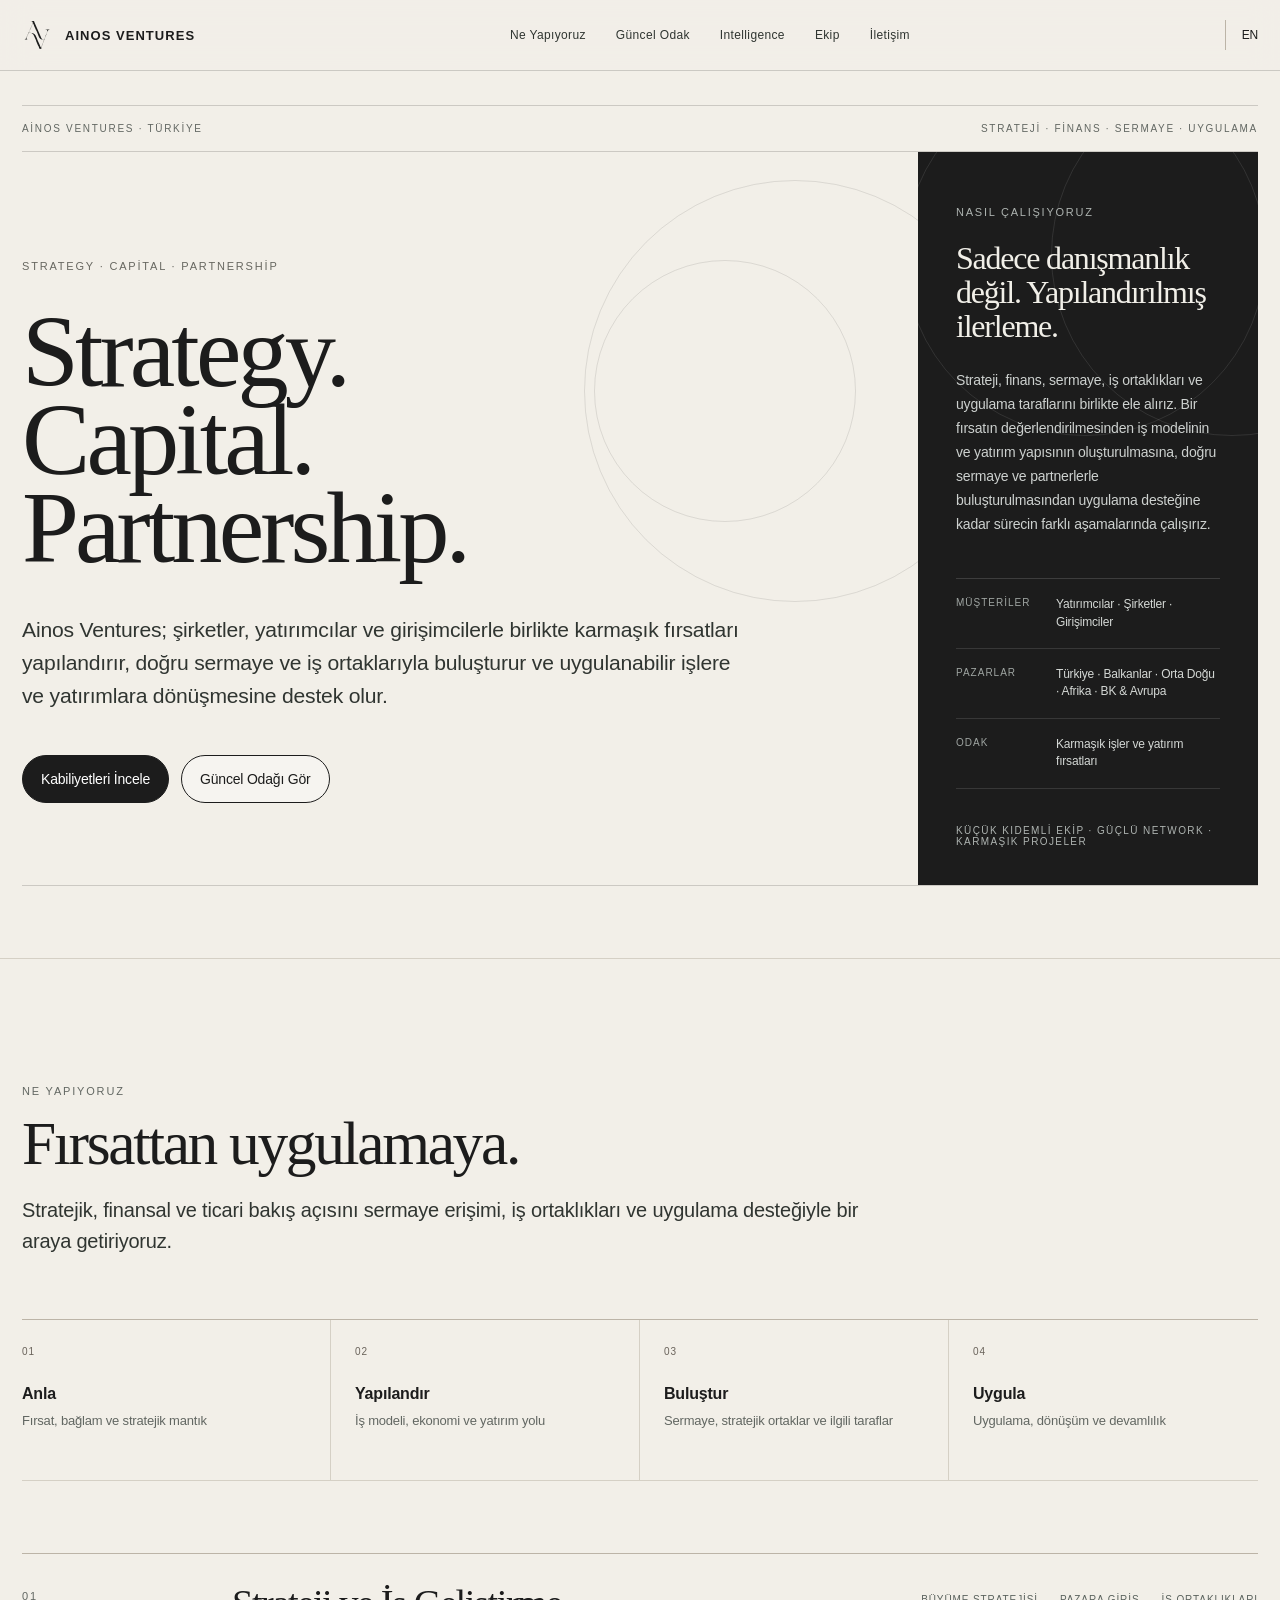
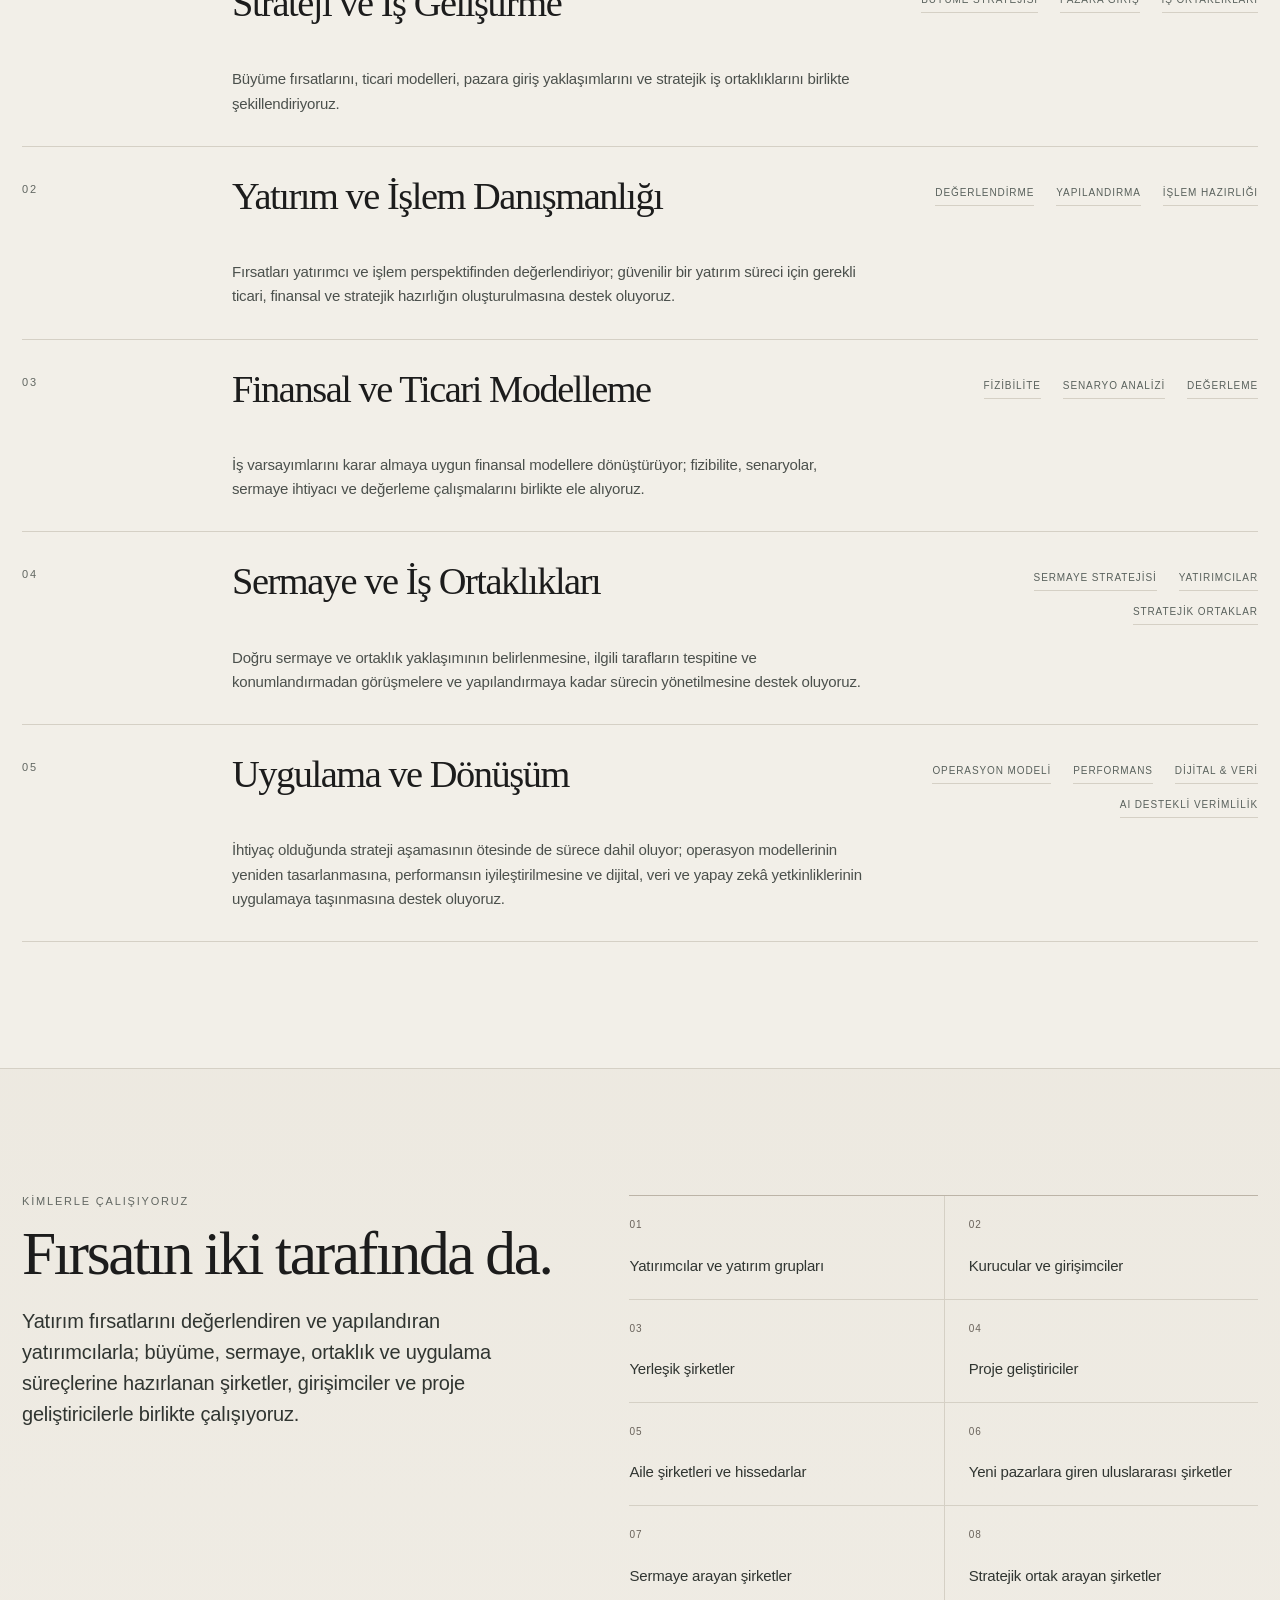
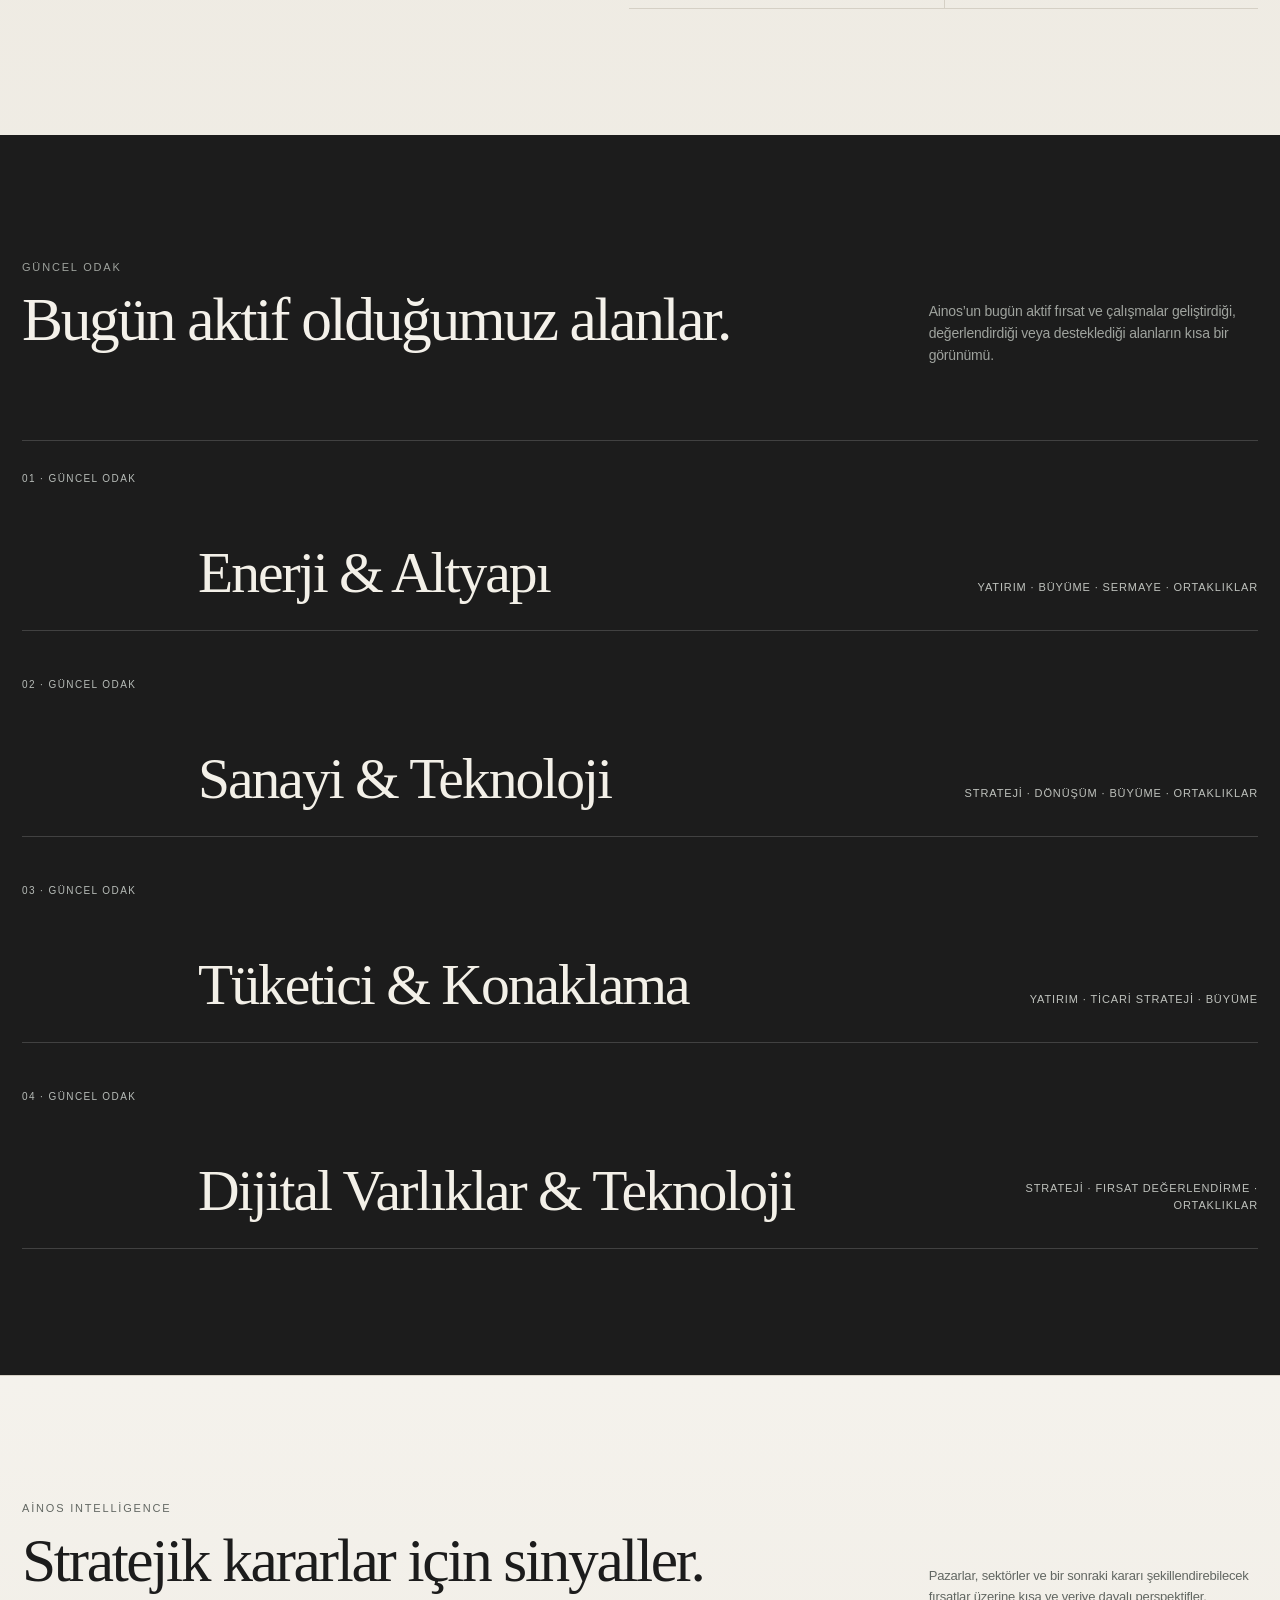
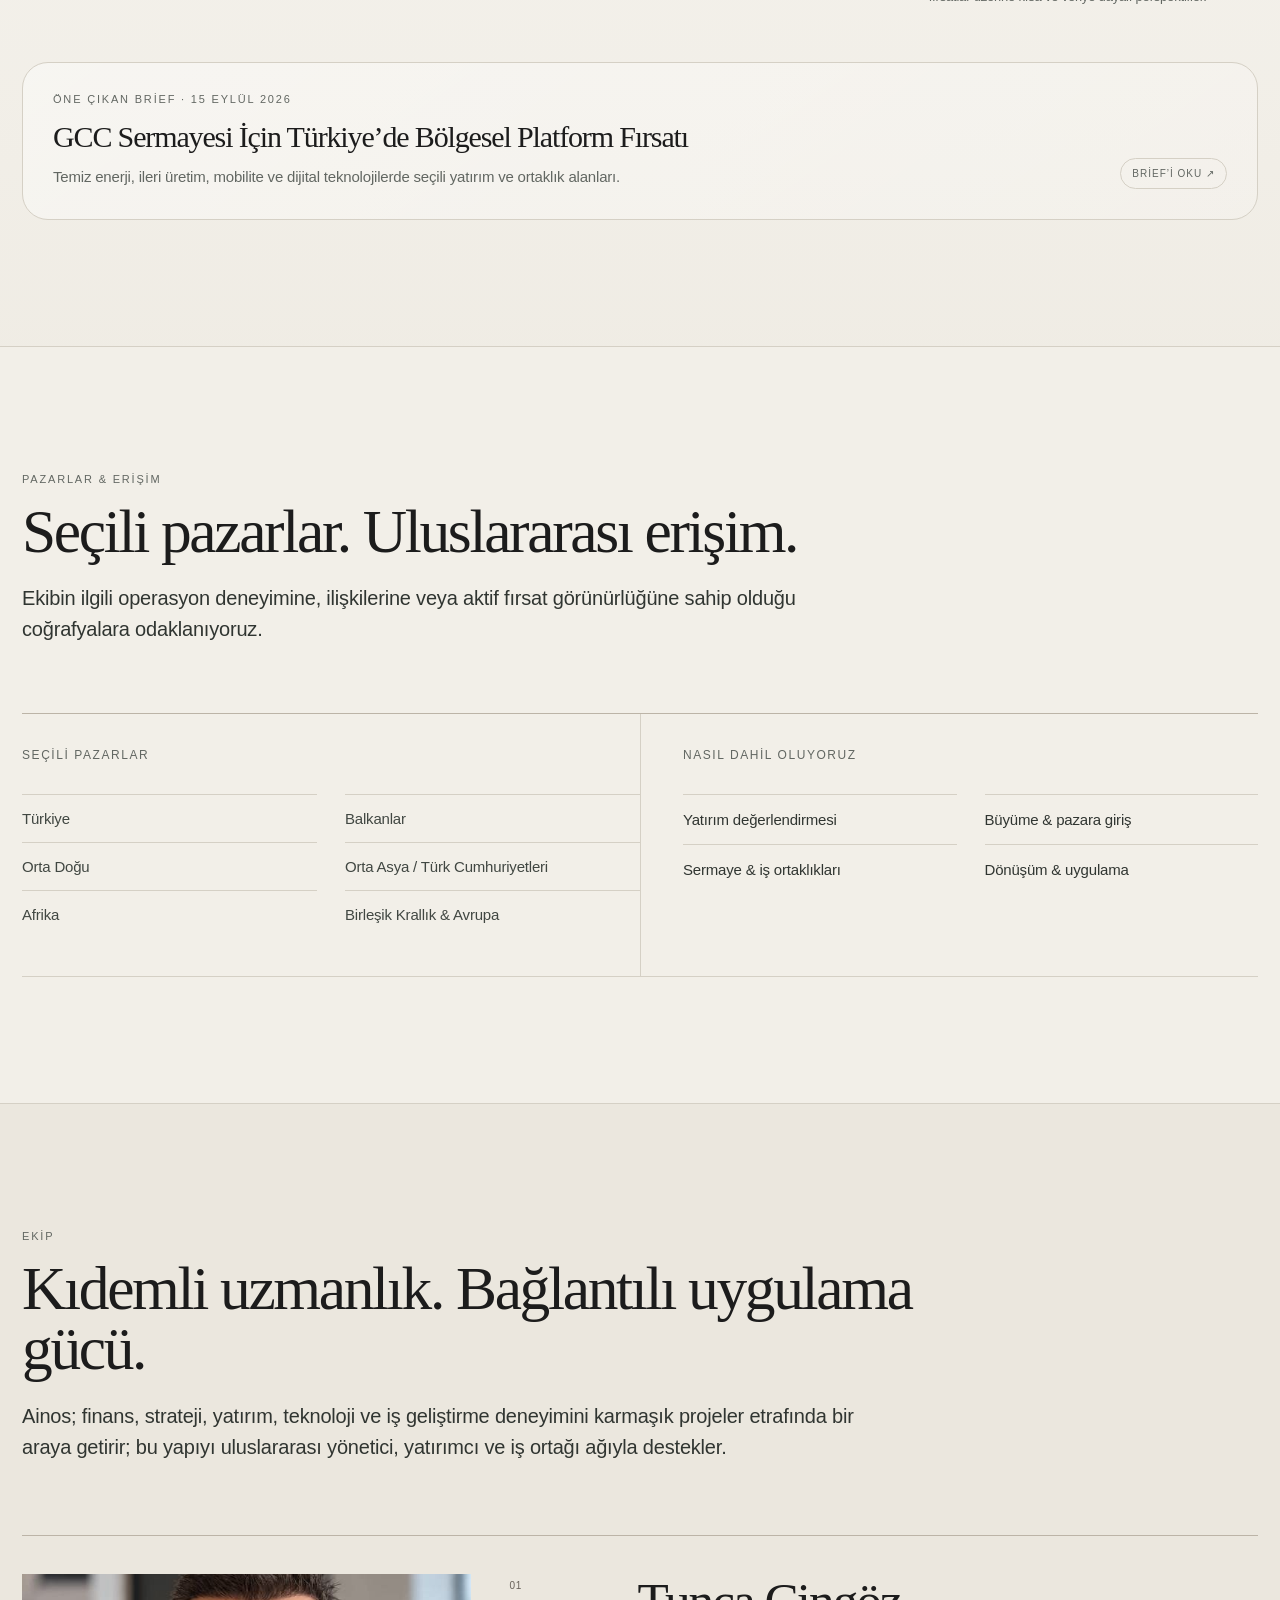
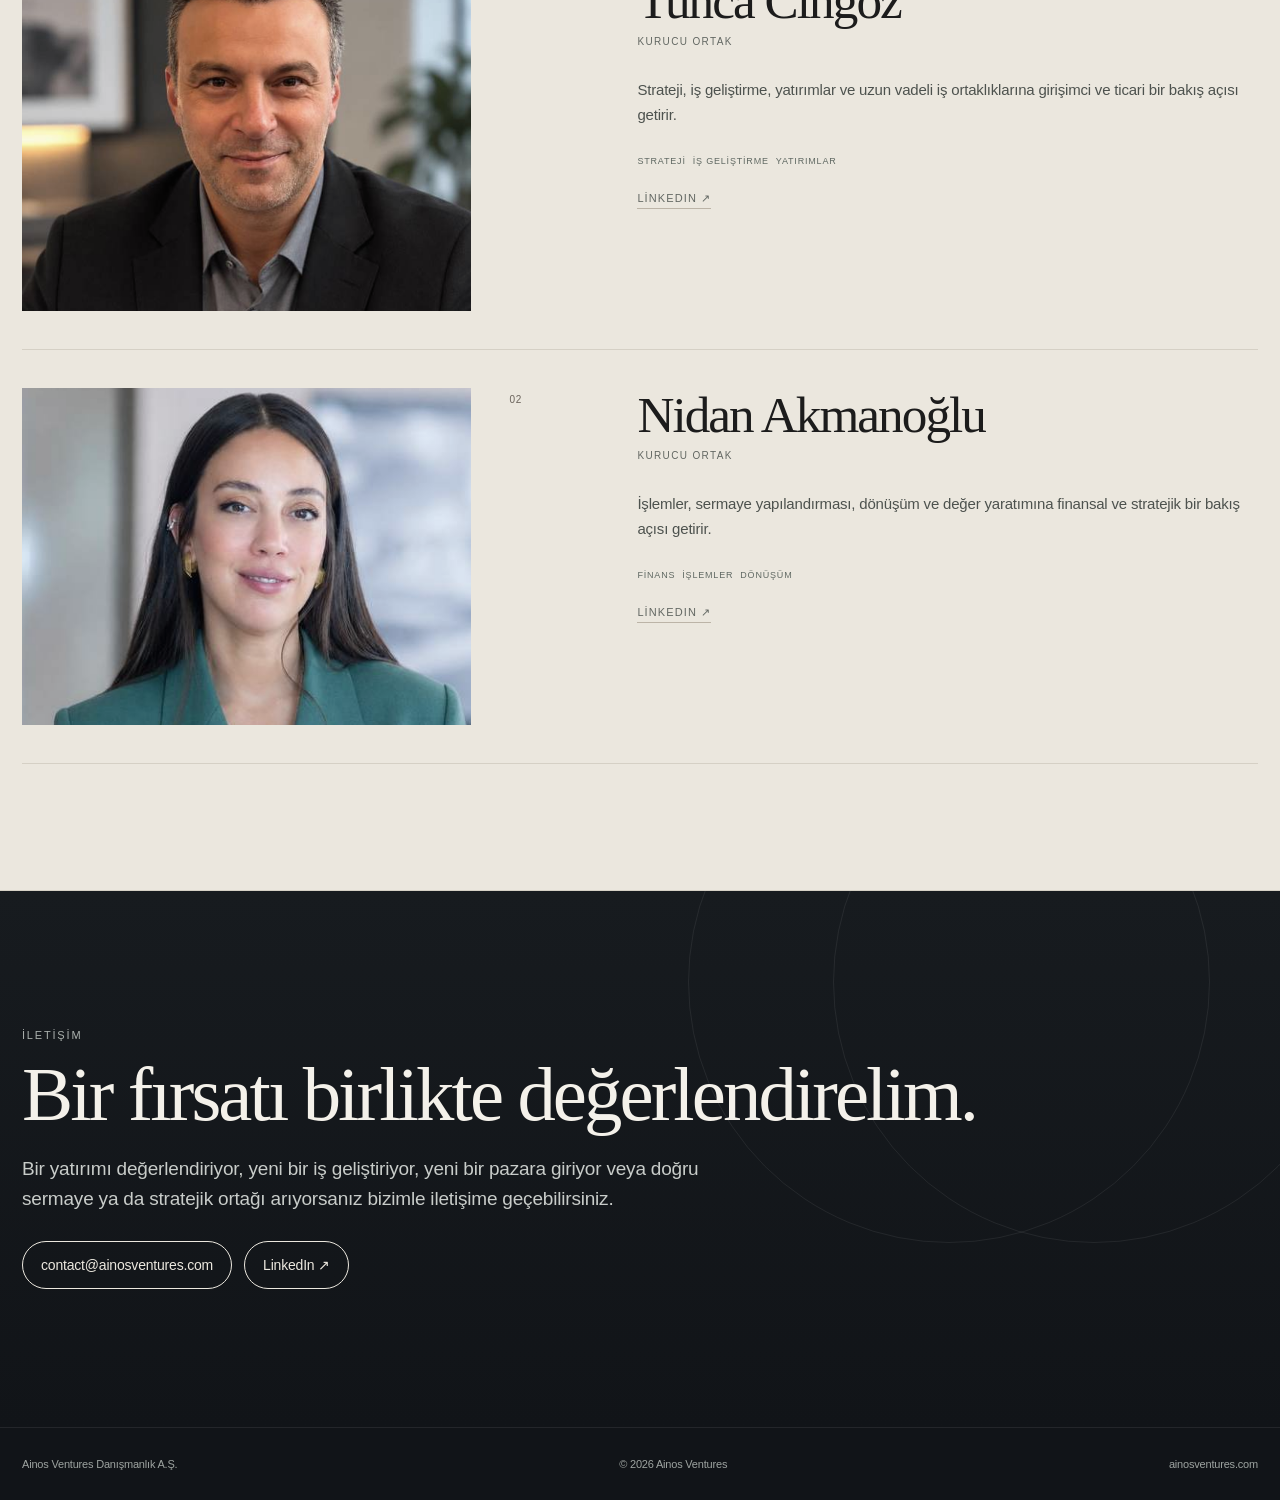
==== commit 1bb79b41: "AINOS Intelligence: add Turkish homepage brief card" ====
--- a/tr/index.html
+++ b/tr/index.html
@@ -127,6 +127,20 @@
     </div>
   </section>
 
+
+  <section id="intelligence" class="intelligence-section">
+    <div class="wrap">
+      <div class="section-head">
+        <div><div class="section-kicker">Ainos Intelligence</div><h2 class="serif">Stratejik kararlar için sinyaller.</h2></div>
+        <p class="section-note">Pazarlar, sektörler ve bir sonraki kararı şekillendirebilecek fırsatlar üzerine kısa ve veriye dayalı perspektifler.</p>
+      </div>
+      <a class="insight-card insight-link reveal" href="/tr/intelligence/turkiye-regional-platform/">
+        <div><div class="section-kicker">Öne çıkan brief · 15 Eylül 2026</div><h3 class="serif">GCC Sermayesi İçin Türkiye’de Bölgesel Platform Fırsatı</h3><p>Temiz enerji, ileri üretim, mobilite ve dijital teknolojilerde seçili yatırım ve ortaklık alanları.</p></div>
+        <span class="insight-badge">Brief’i oku ↗</span>
+      </a>
+    </div>
+  </section>
+
   <section>
     <div class="wrap">
       <div class="section-kicker">Pazarlar & erişim</div>
--- a/assets/css/site-enhancements.css
+++ b/assets/css/site-enhancements.css
@@ -112,4 +112,51 @@
   .person-photo{transition:none!important}
   .person:hover .person-photo{transform:none}
   .btn,.nav-links a:after,.mobile-menu-toggle span,.mobile-menu-toggle span:before,.mobile-menu-toggle span:after{transition:none!important}
-}+}
+/* Ainos Intelligence editorial layer */
+.insight-link{display:grid;color:inherit;transition:transform .2s ease,box-shadow .2s ease}
+.insight-link:hover{transform:translateY(-2px);box-shadow:0 18px 38px rgba(17,20,23,.08)}
+.insight-link:focus-visible{transform:translateY(-2px)}
+.intelligence-section{background:linear-gradient(180deg,rgba(255,255,255,.18),rgba(235,231,222,.35))}
+.article{padding:54px 0 110px}
+.article-back{display:inline-flex;align-items:center;color:var(--muted);font-size:13px;border-bottom:1px solid var(--line);padding-bottom:5px}
+.article-header{max-width:930px;padding:76px 0 58px}
+.article-meta{display:flex;gap:22px;flex-wrap:wrap;color:var(--muted);font-size:11px;letter-spacing:.13em;text-transform:uppercase;margin-bottom:22px}
+.article-title{font-size:clamp(48px,7vw,88px);line-height:.94;font-weight:500;margin:0;max-width:1000px}
+.article-dek{font-size:clamp(19px,2vw,25px);line-height:1.45;color:var(--muted);max-width:760px;margin:30px 0 0}
+.article-layout{display:grid;grid-template-columns:minmax(0,760px) minmax(220px,300px);gap:88px;align-items:start}
+.article-body{font-size:17px;line-height:1.72;color:#303531}
+.article-body p{margin:0 0 24px}
+.article-body .article-lead{font-size:21px;line-height:1.58;color:var(--text);margin-bottom:48px}
+.article-body h2{font-size:clamp(32px,4vw,48px);line-height:1.02;margin:58px 0 20px}
+.article-body h3{font-size:23px;line-height:1.12;margin:38px 0 12px;letter-spacing:-.025em}
+.article-body ul{margin:0 0 30px;padding-left:24px}
+.article-body li{padding-left:6px;margin:7px 0}
+.article-callout{margin:52px 0;padding:28px 30px;border:1px solid var(--line-strong);border-radius:22px;background:rgba(255,255,255,.42)}
+.article-callout p{font-size:21px;line-height:1.5;margin:8px 0 0}
+.article-aside{position:sticky;top:112px;border-top:1px solid var(--line-strong);padding-top:18px;color:var(--muted)}
+.article-aside-label{font-size:10px;letter-spacing:.14em;text-transform:uppercase}
+.article-aside p{font-size:25px;line-height:1.12;color:var(--text);margin:14px 0 26px}
+.article-aside-rule{height:1px;background:var(--line);margin:0 0 22px}
+.article-tags{display:flex;flex-wrap:wrap;gap:8px;margin-top:14px}
+.article-tags span{font-size:11px;line-height:1.35;color:var(--text);border:1px solid var(--line);border-radius:999px;padding:8px 10px;background:rgba(255,255,255,.34)}
+.article-sources{border-top:1px solid var(--line);margin-top:58px;padding-top:20px;display:grid;gap:9px}
+.article-sources a{font-size:13px;color:var(--muted);text-decoration:underline;text-underline-offset:3px}
+.article-sources a:hover{color:var(--ink)}
+@media(max-width:900px){
+  .article-layout{grid-template-columns:1fr;gap:54px}
+  .article-aside{position:static;max-width:520px}
+}
+@media(max-width:650px){
+  .article{padding:32px 0 76px}
+  .article-header{padding:54px 0 42px}
+  .article-title{font-size:clamp(43px,12vw,58px)}
+  .article-dek{font-size:19px}
+  .article-body{font-size:16px;line-height:1.67}
+  .article-body .article-lead{font-size:19px}
+  .article-body h2{font-size:35px;margin-top:44px}
+  .article-body h3{font-size:21px}
+  .article-callout{padding:23px 20px}
+  .article-callout p{font-size:19px}
+  .article-aside p{font-size:23px}
+}
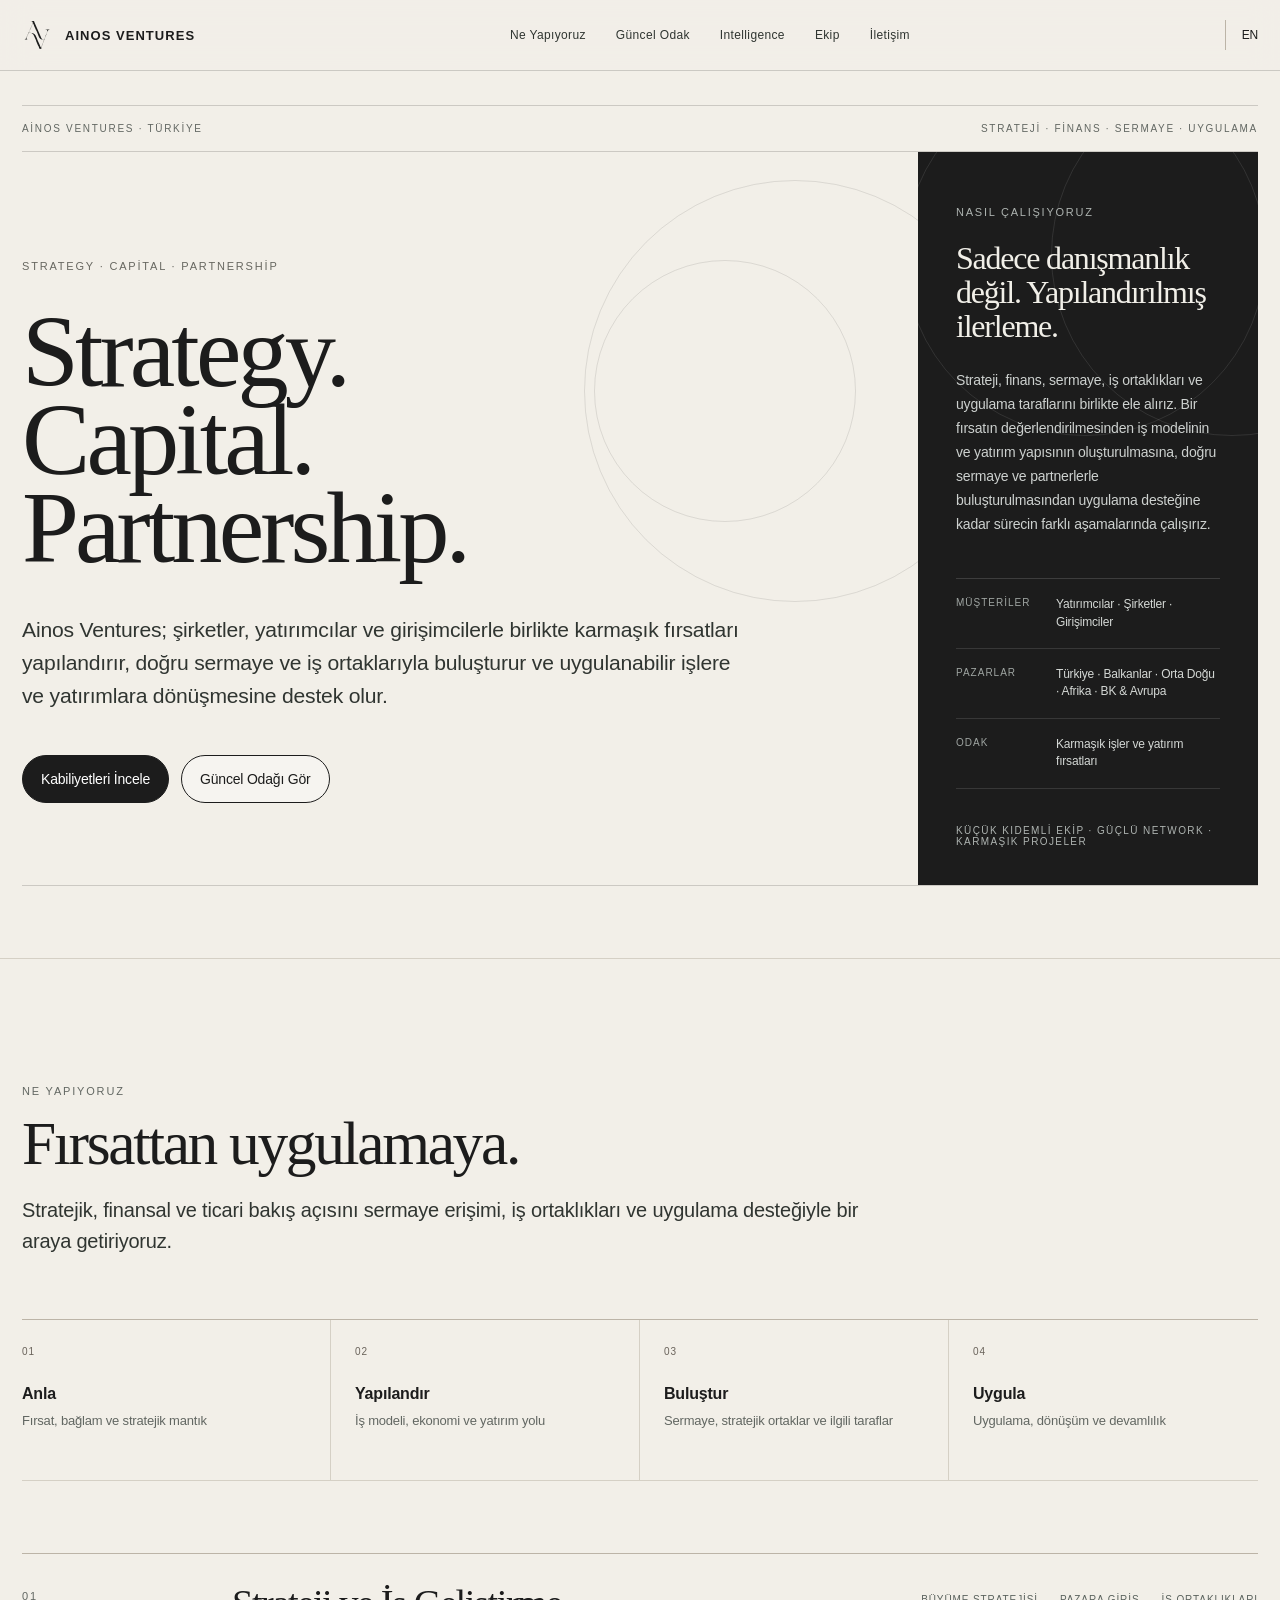
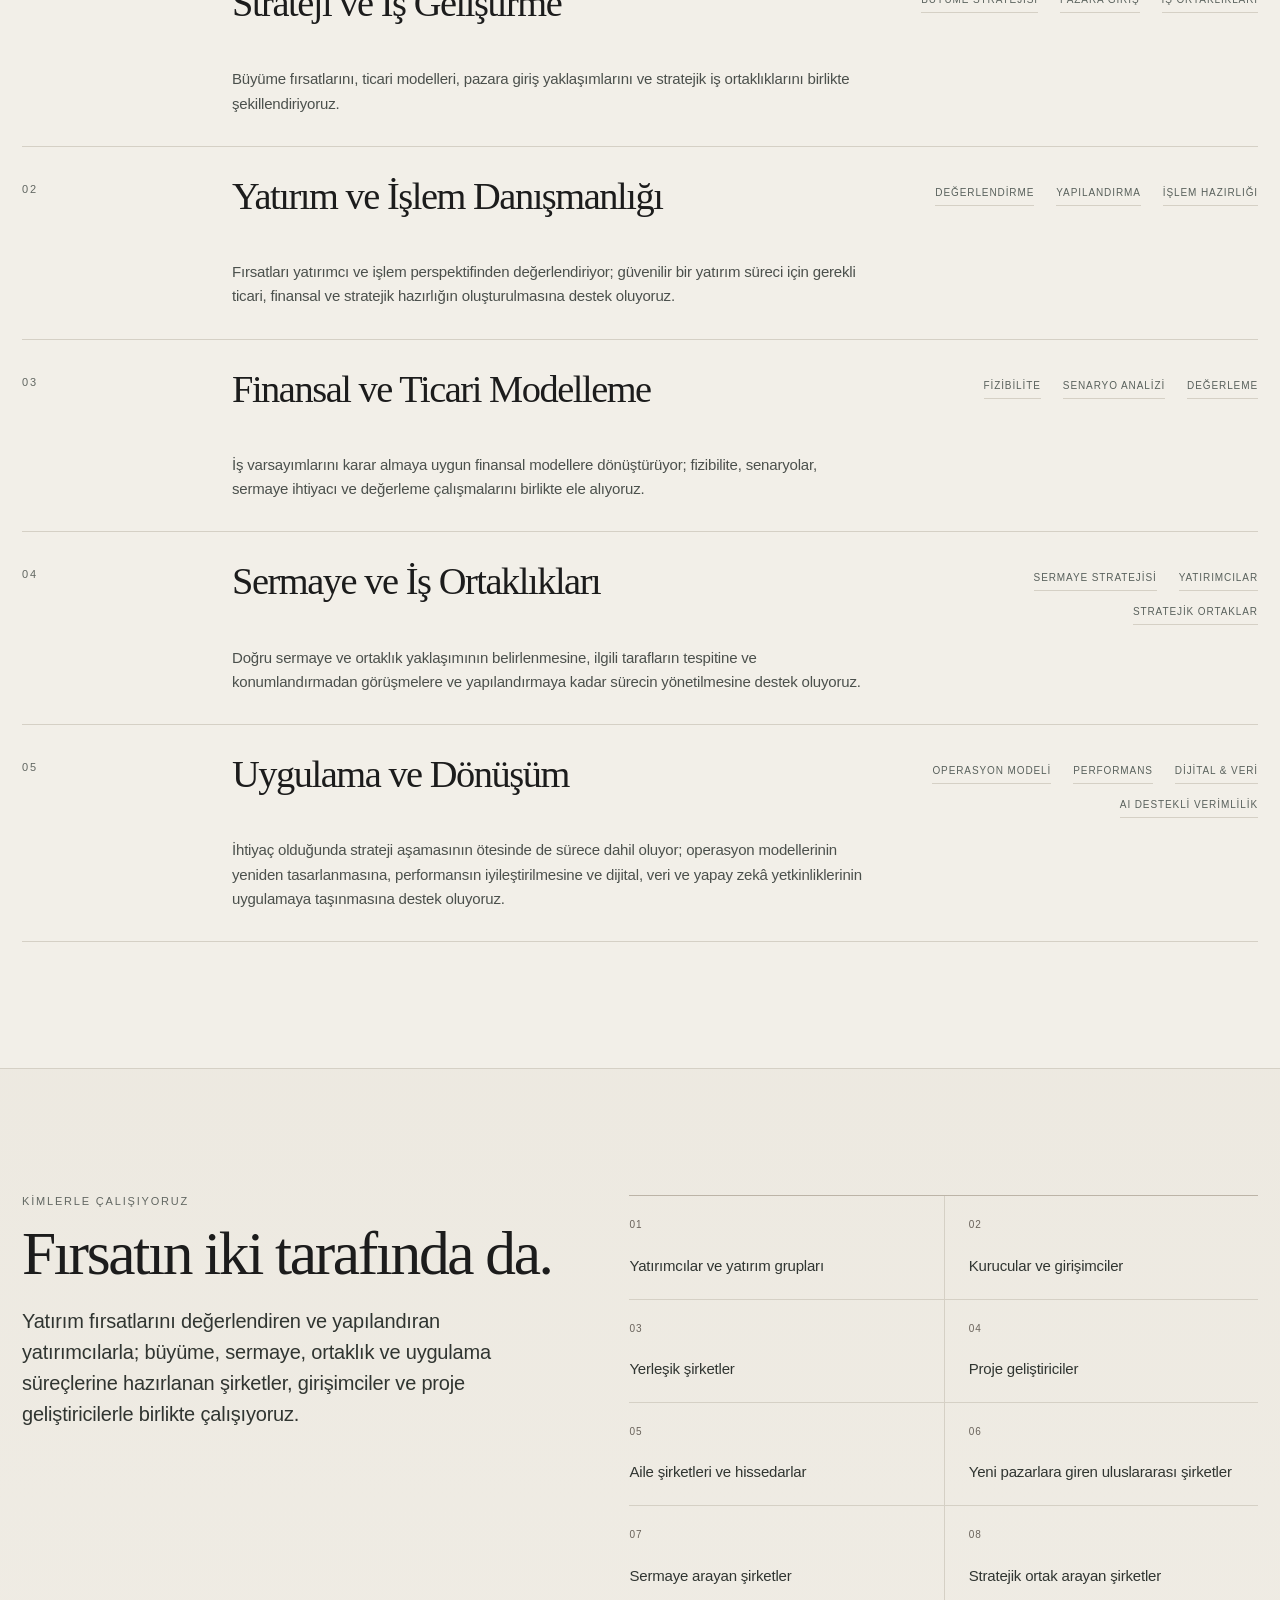
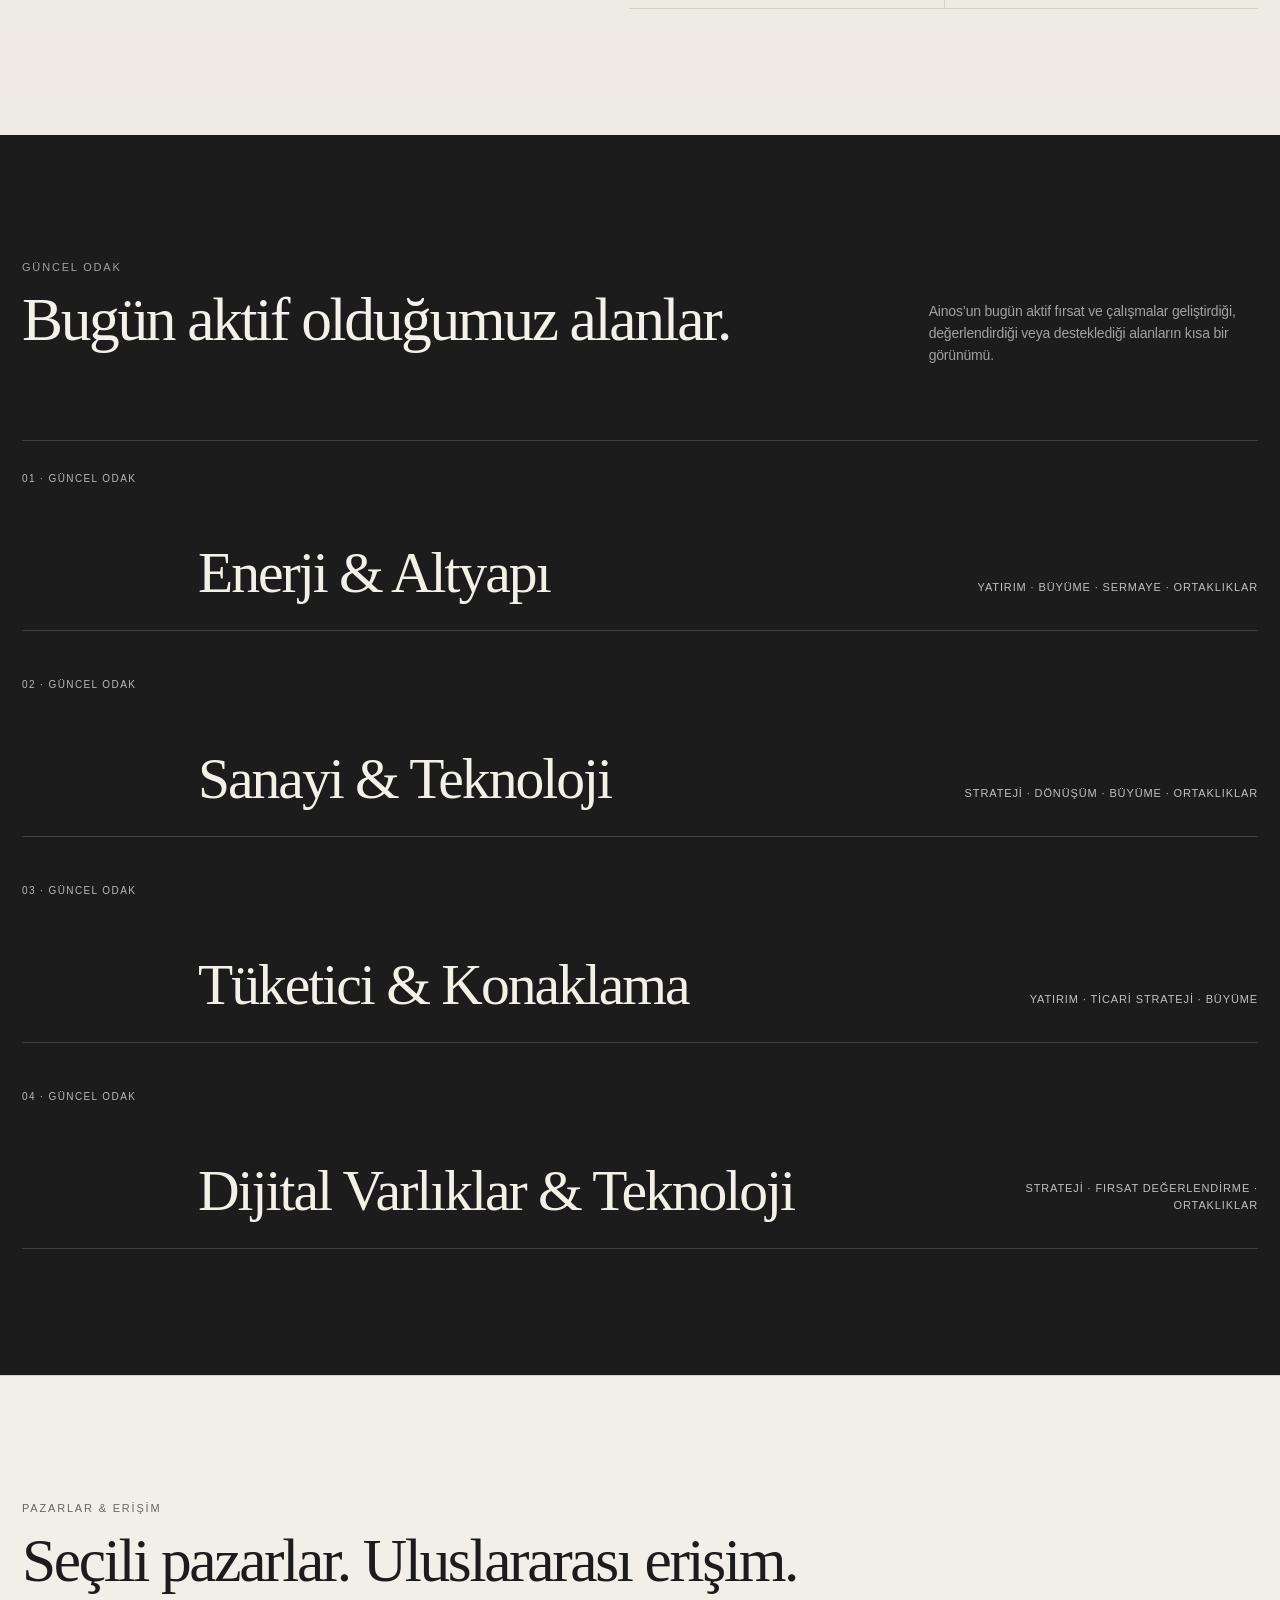
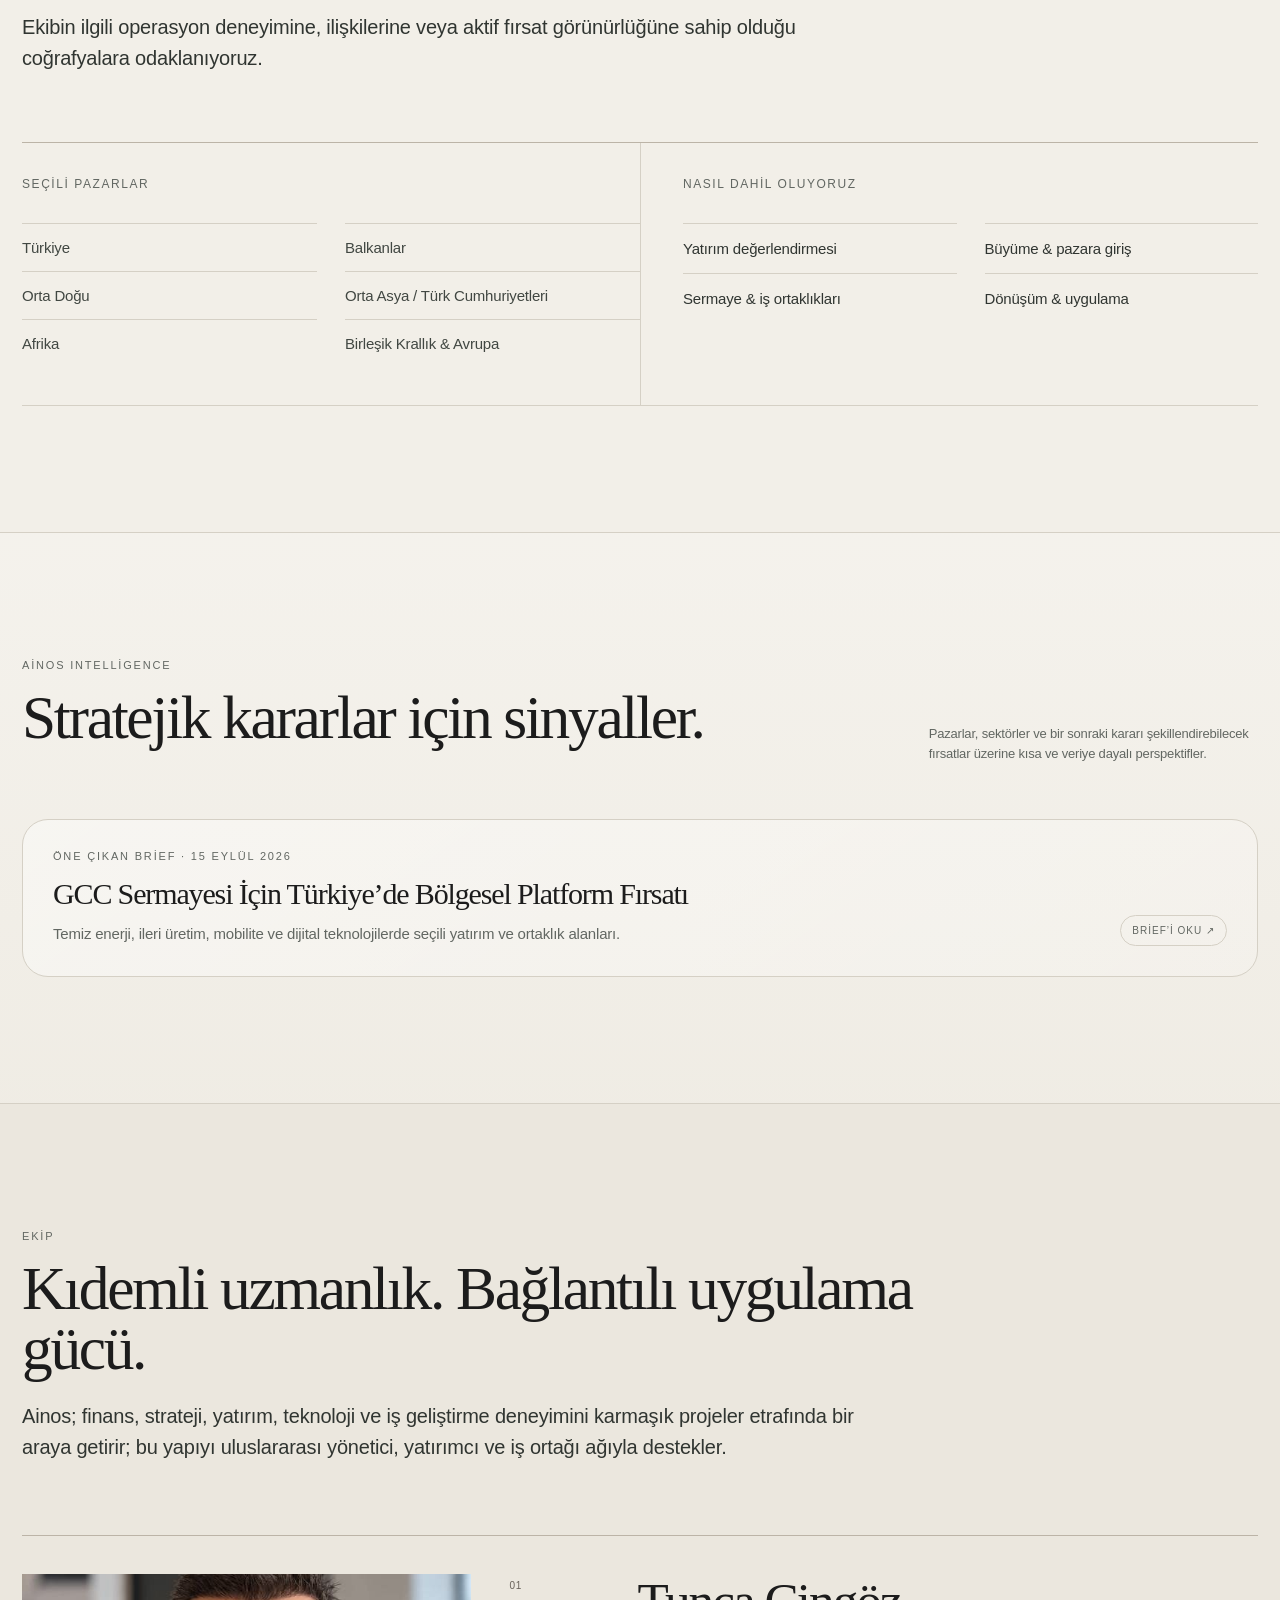
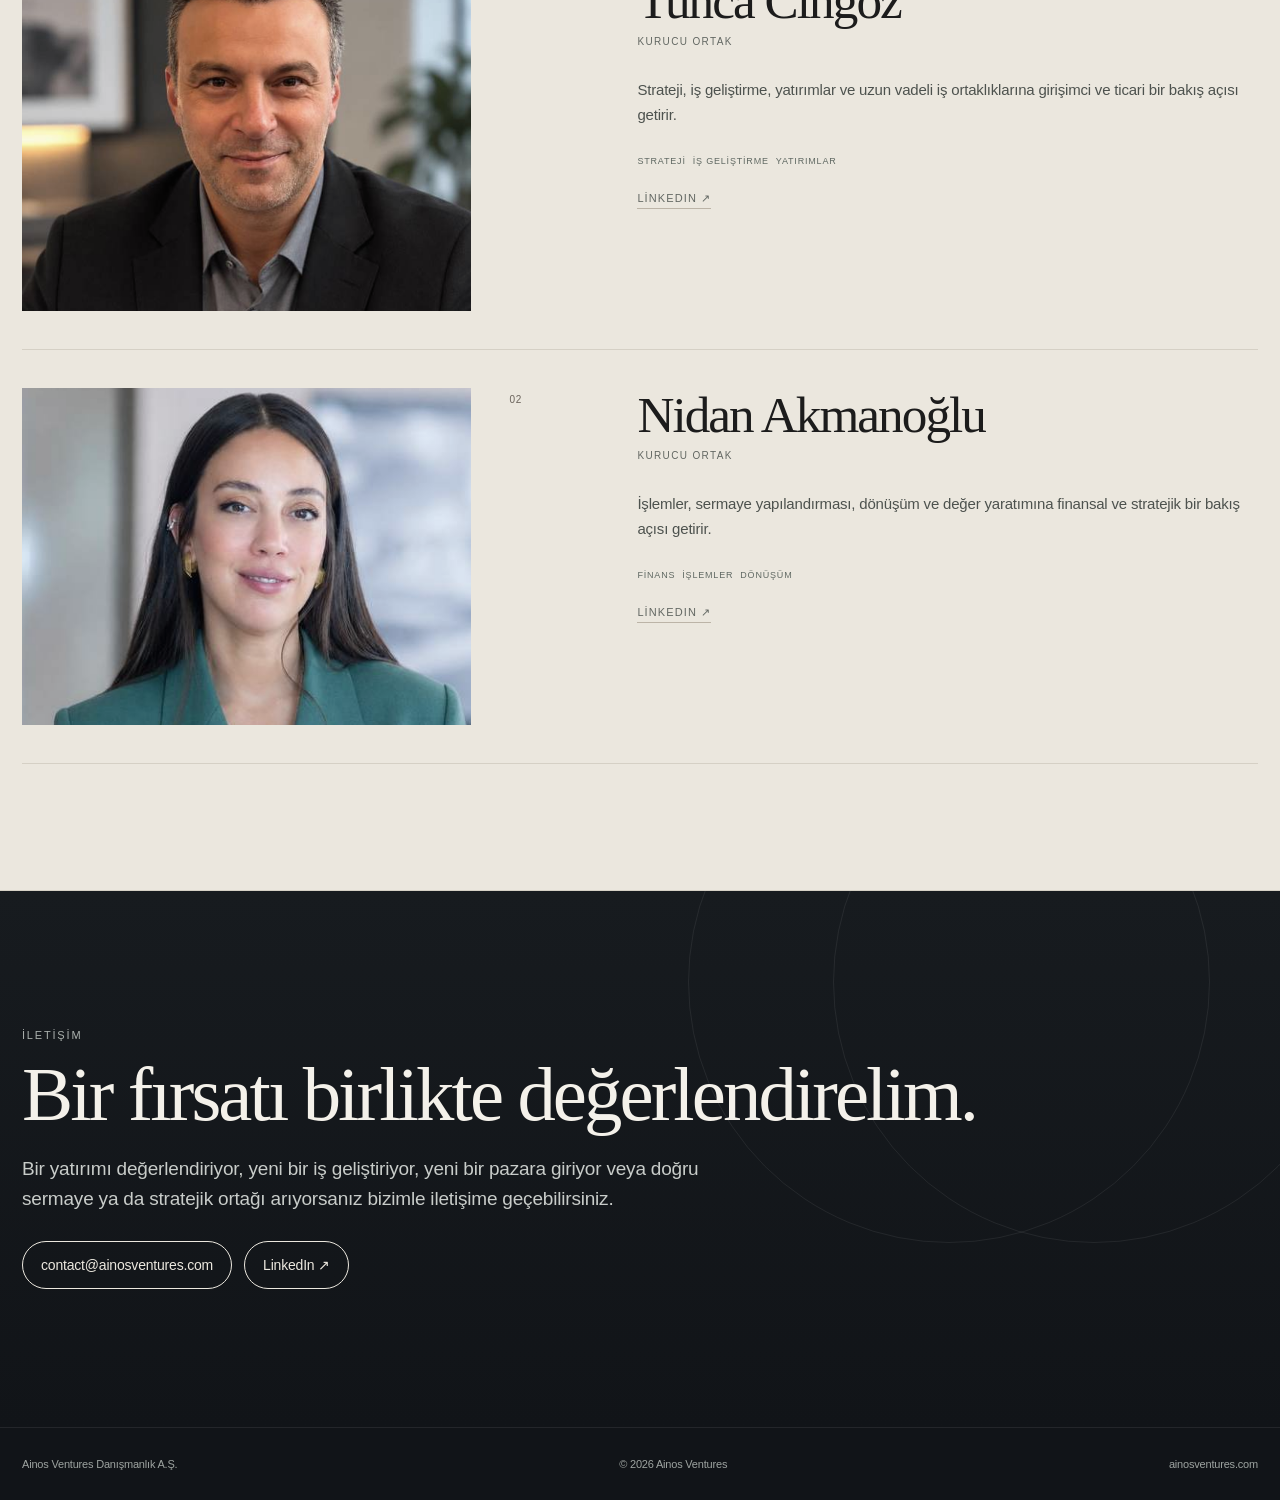
==== commit f1151790: "AINOS Intelligence: place featured brief after markets section" ====
--- a/tr/index.html
+++ b/tr/index.html
@@ -128,6 +128,21 @@
   </section>
 
 
+
+
+  <section>
+    <div class="wrap">
+      <div class="section-kicker">Pazarlar & erişim</div>
+      <h2 class="serif">Seçili pazarlar. Uluslararası erişim.</h2>
+      <p class="lead">Ekibin ilgili operasyon deneyimine, ilişkilerine veya aktif fırsat görünürlüğüne sahip olduğu coğrafyalara odaklanıyoruz.</p>
+      <div class="focus-grid">
+        <div class="panel reveal"><div class="panel-title">Seçili pazarlar</div><div class="pills"><span class="pill">Türkiye</span><span class="pill">Balkanlar</span><span class="pill">Orta Doğu</span><span class="pill">Orta Asya / Türk Cumhuriyetleri</span><span class="pill">Afrika</span><span class="pill">Birleşik Krallık & Avrupa</span></div></div>
+        <div class="panel reveal"><div class="panel-title">Nasıl dahil oluyoruz</div><div class="focus-list"><div>Yatırım değerlendirmesi</div><div>Büyüme & pazara giriş</div><div>Sermaye & iş ortaklıkları</div><div>Dönüşüm & uygulama</div></div></div>
+      </div>
+    </div>
+  </section>
+
+
   <section id="intelligence" class="intelligence-section">
     <div class="wrap">
       <div class="section-head">
@@ -138,18 +153,6 @@
         <div><div class="section-kicker">Öne çıkan brief · 15 Eylül 2026</div><h3 class="serif">GCC Sermayesi İçin Türkiye’de Bölgesel Platform Fırsatı</h3><p>Temiz enerji, ileri üretim, mobilite ve dijital teknolojilerde seçili yatırım ve ortaklık alanları.</p></div>
         <span class="insight-badge">Brief’i oku ↗</span>
       </a>
-    </div>
-  </section>
-
-  <section>
-    <div class="wrap">
-      <div class="section-kicker">Pazarlar & erişim</div>
-      <h2 class="serif">Seçili pazarlar. Uluslararası erişim.</h2>
-      <p class="lead">Ekibin ilgili operasyon deneyimine, ilişkilerine veya aktif fırsat görünürlüğüne sahip olduğu coğrafyalara odaklanıyoruz.</p>
-      <div class="focus-grid">
-        <div class="panel reveal"><div class="panel-title">Seçili pazarlar</div><div class="pills"><span class="pill">Türkiye</span><span class="pill">Balkanlar</span><span class="pill">Orta Doğu</span><span class="pill">Orta Asya / Türk Cumhuriyetleri</span><span class="pill">Afrika</span><span class="pill">Birleşik Krallık & Avrupa</span></div></div>
-        <div class="panel reveal"><div class="panel-title">Nasıl dahil oluyoruz</div><div class="focus-list"><div>Yatırım değerlendirmesi</div><div>Büyüme & pazara giriş</div><div>Sermaye & iş ortaklıkları</div><div>Dönüşüm & uygulama</div></div></div>
-      </div>
     </div>
   </section>
 
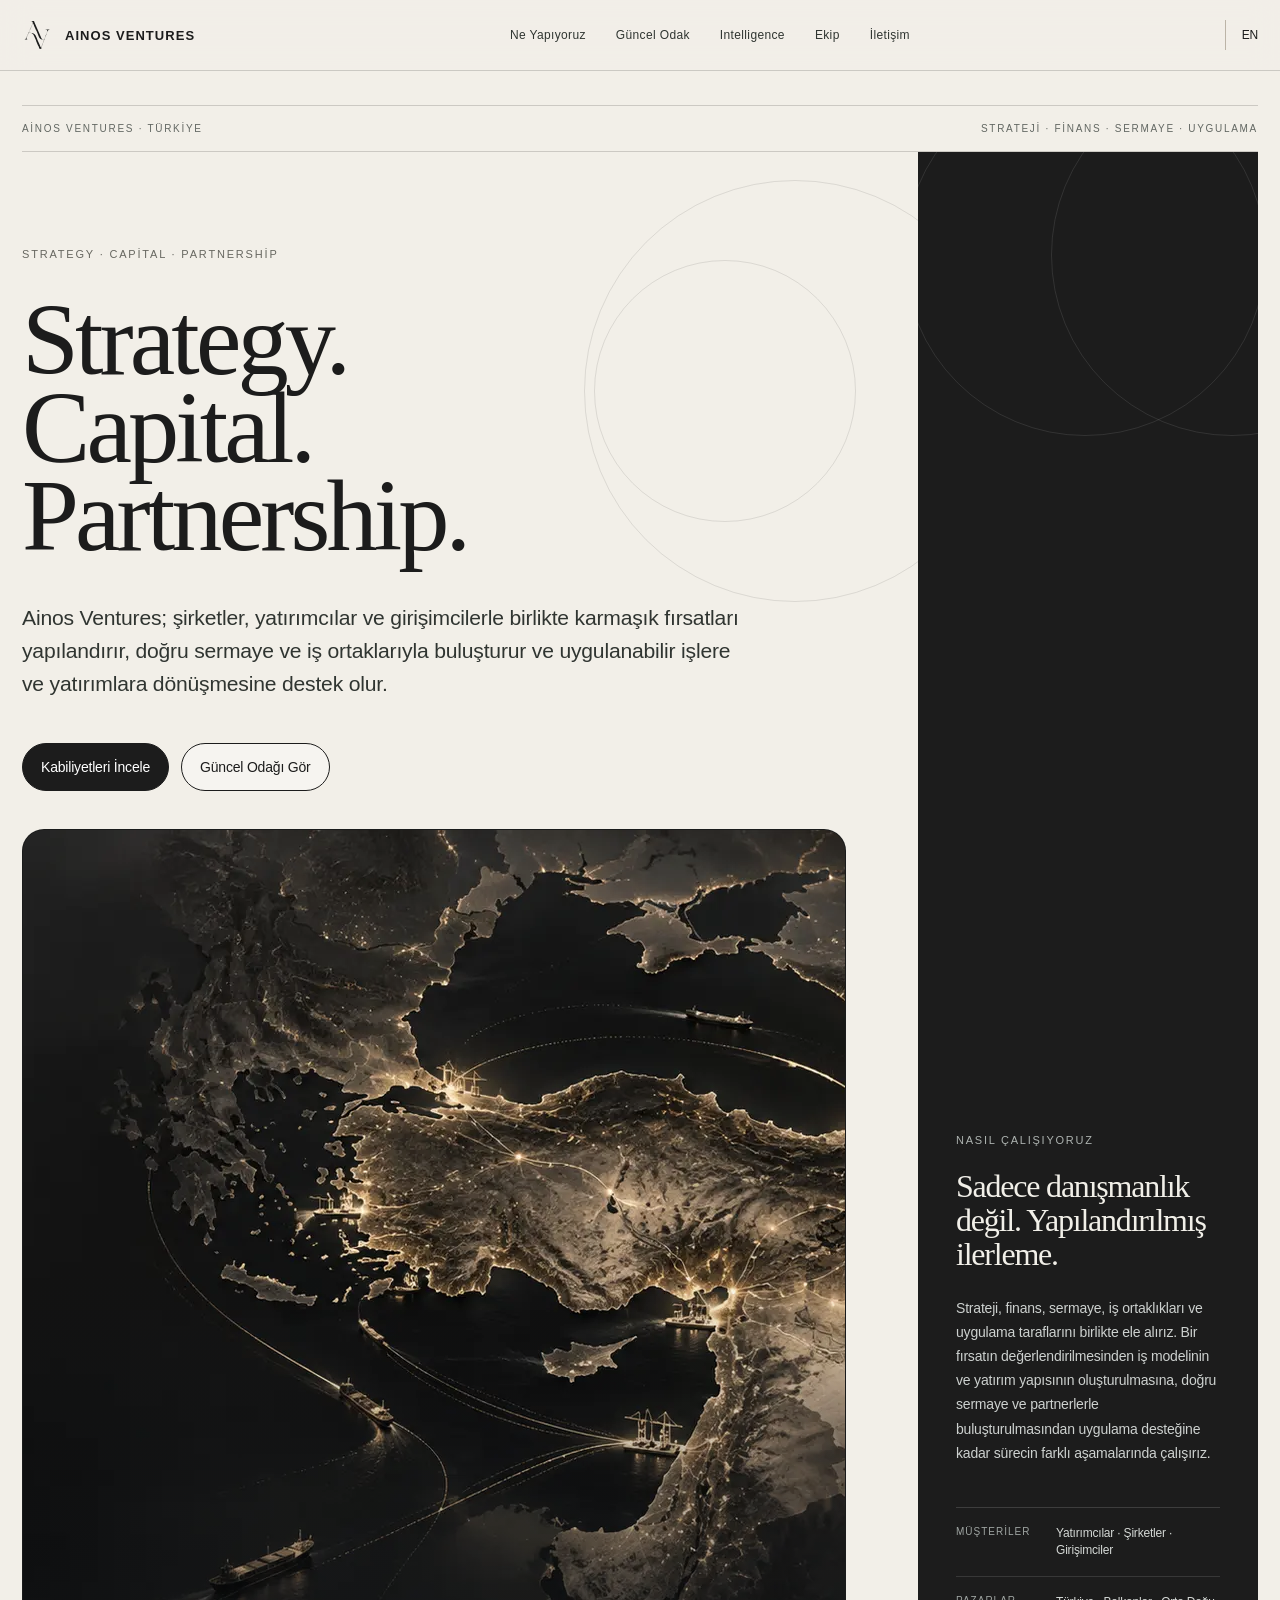
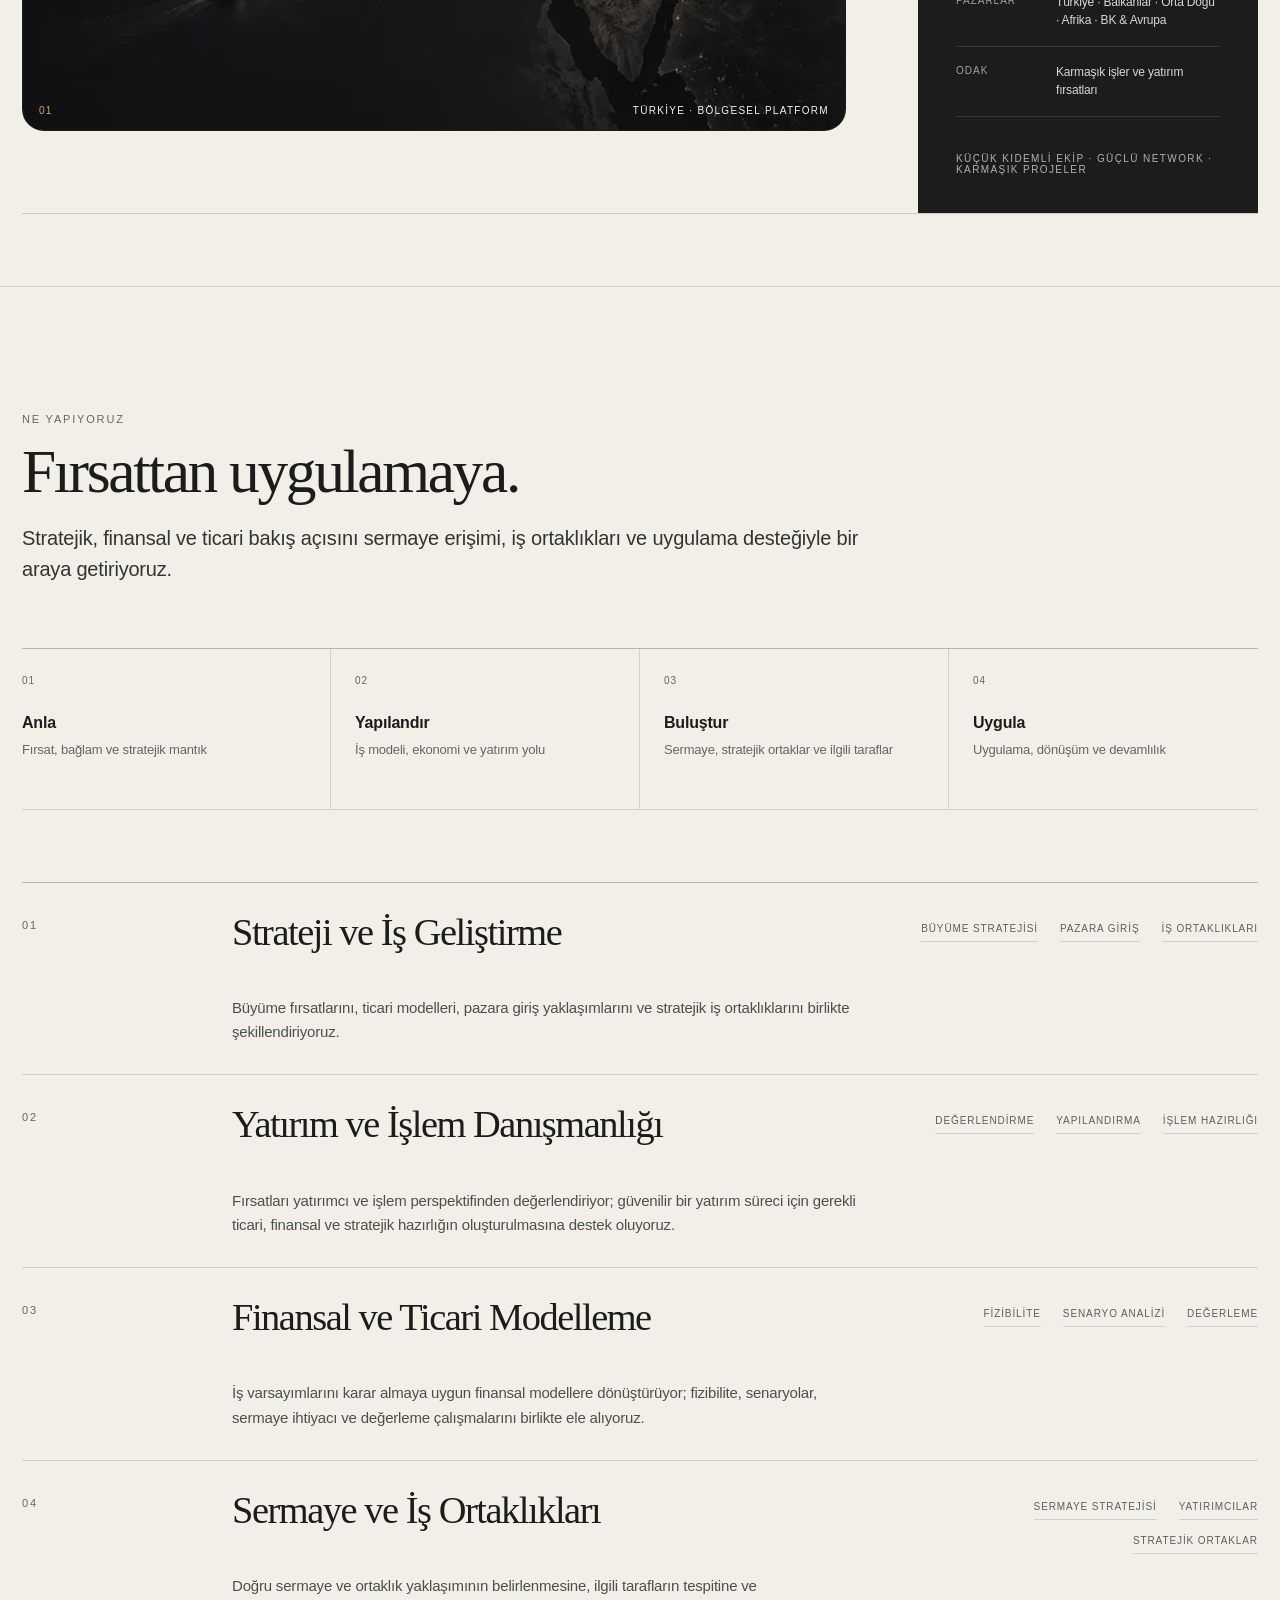
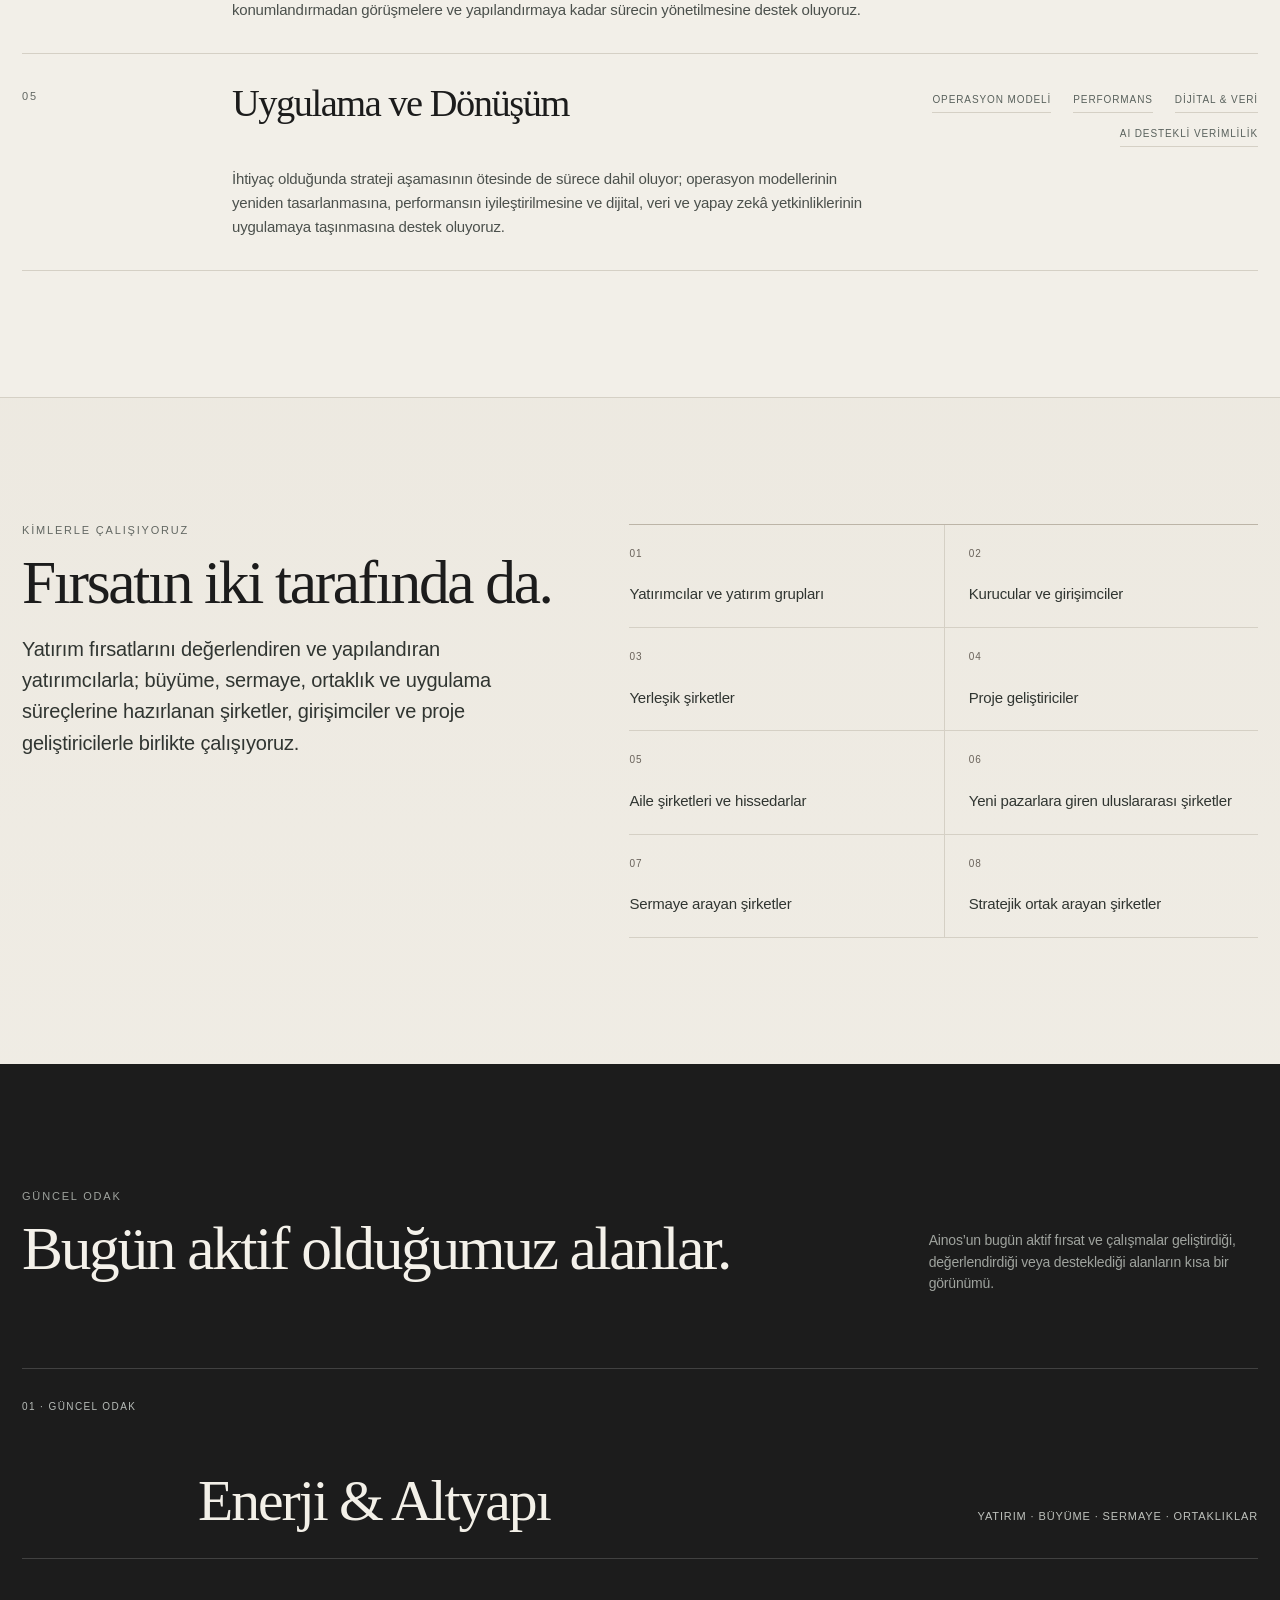
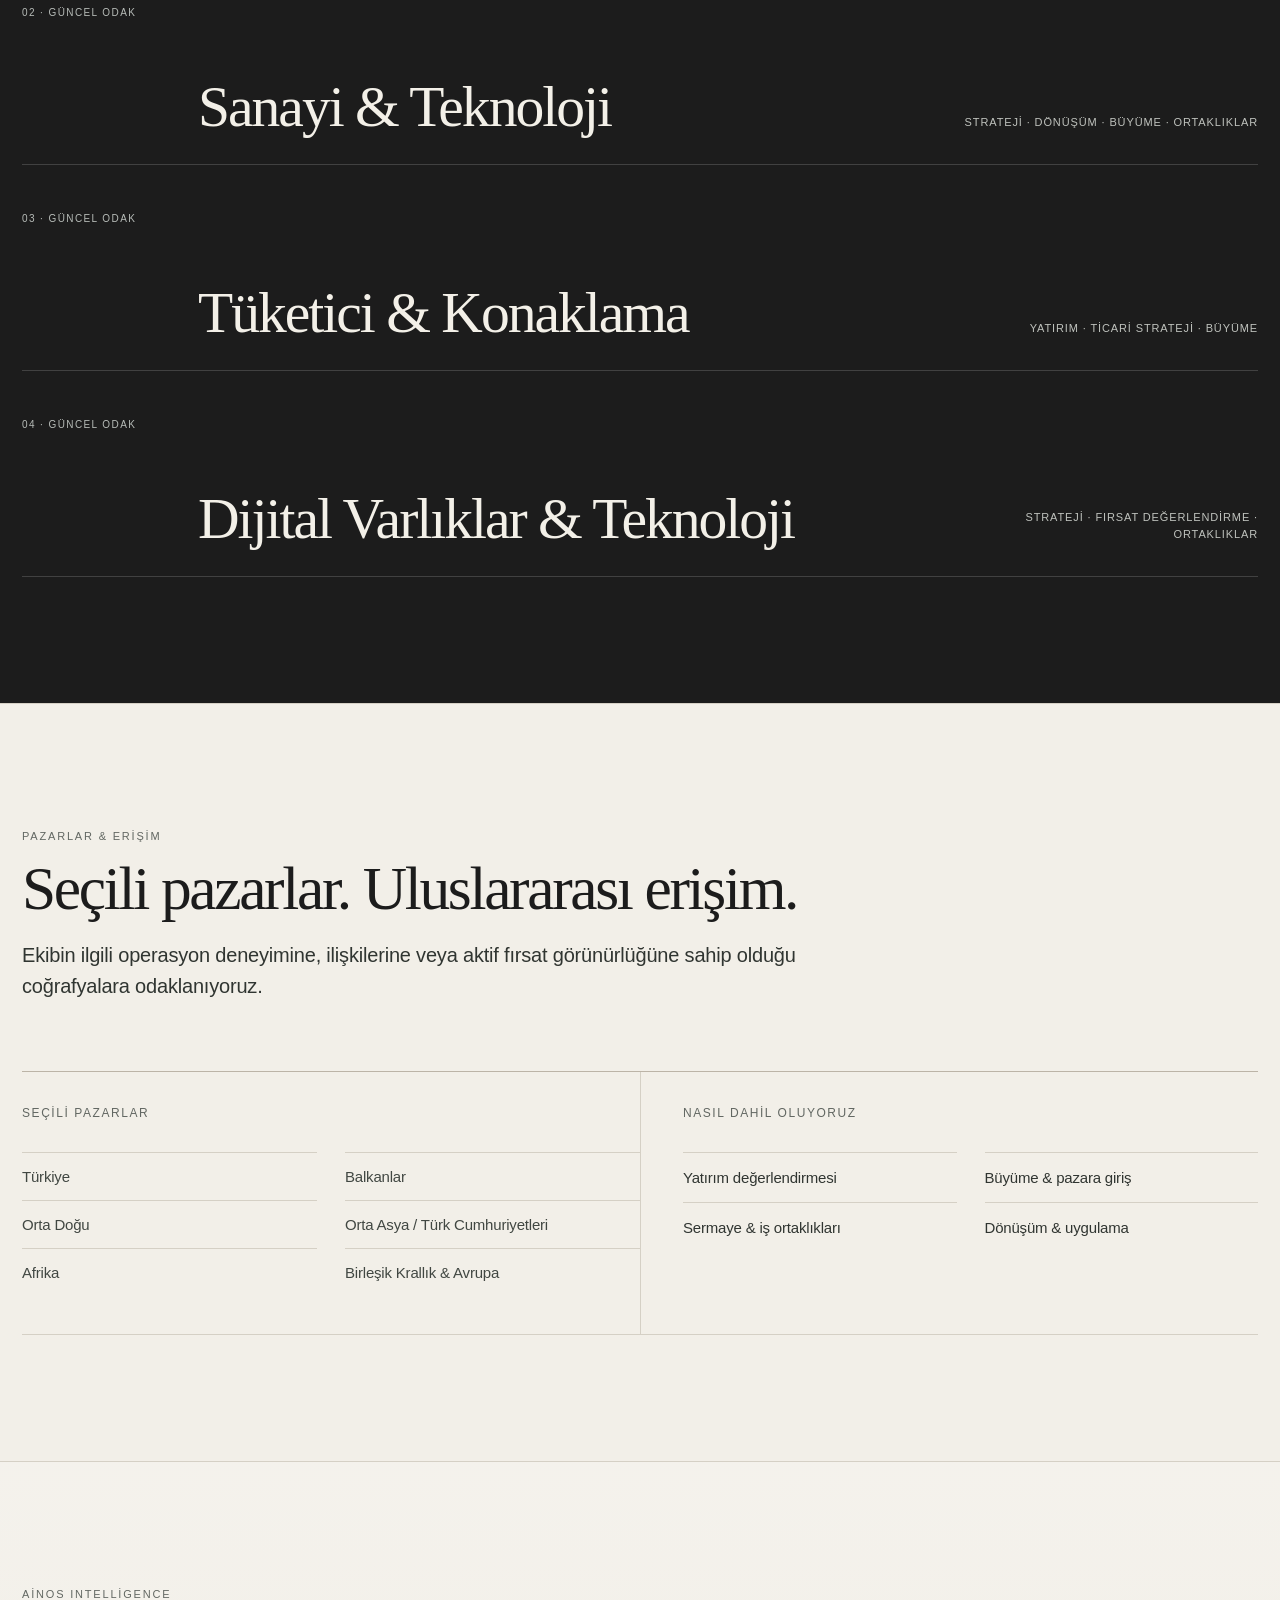
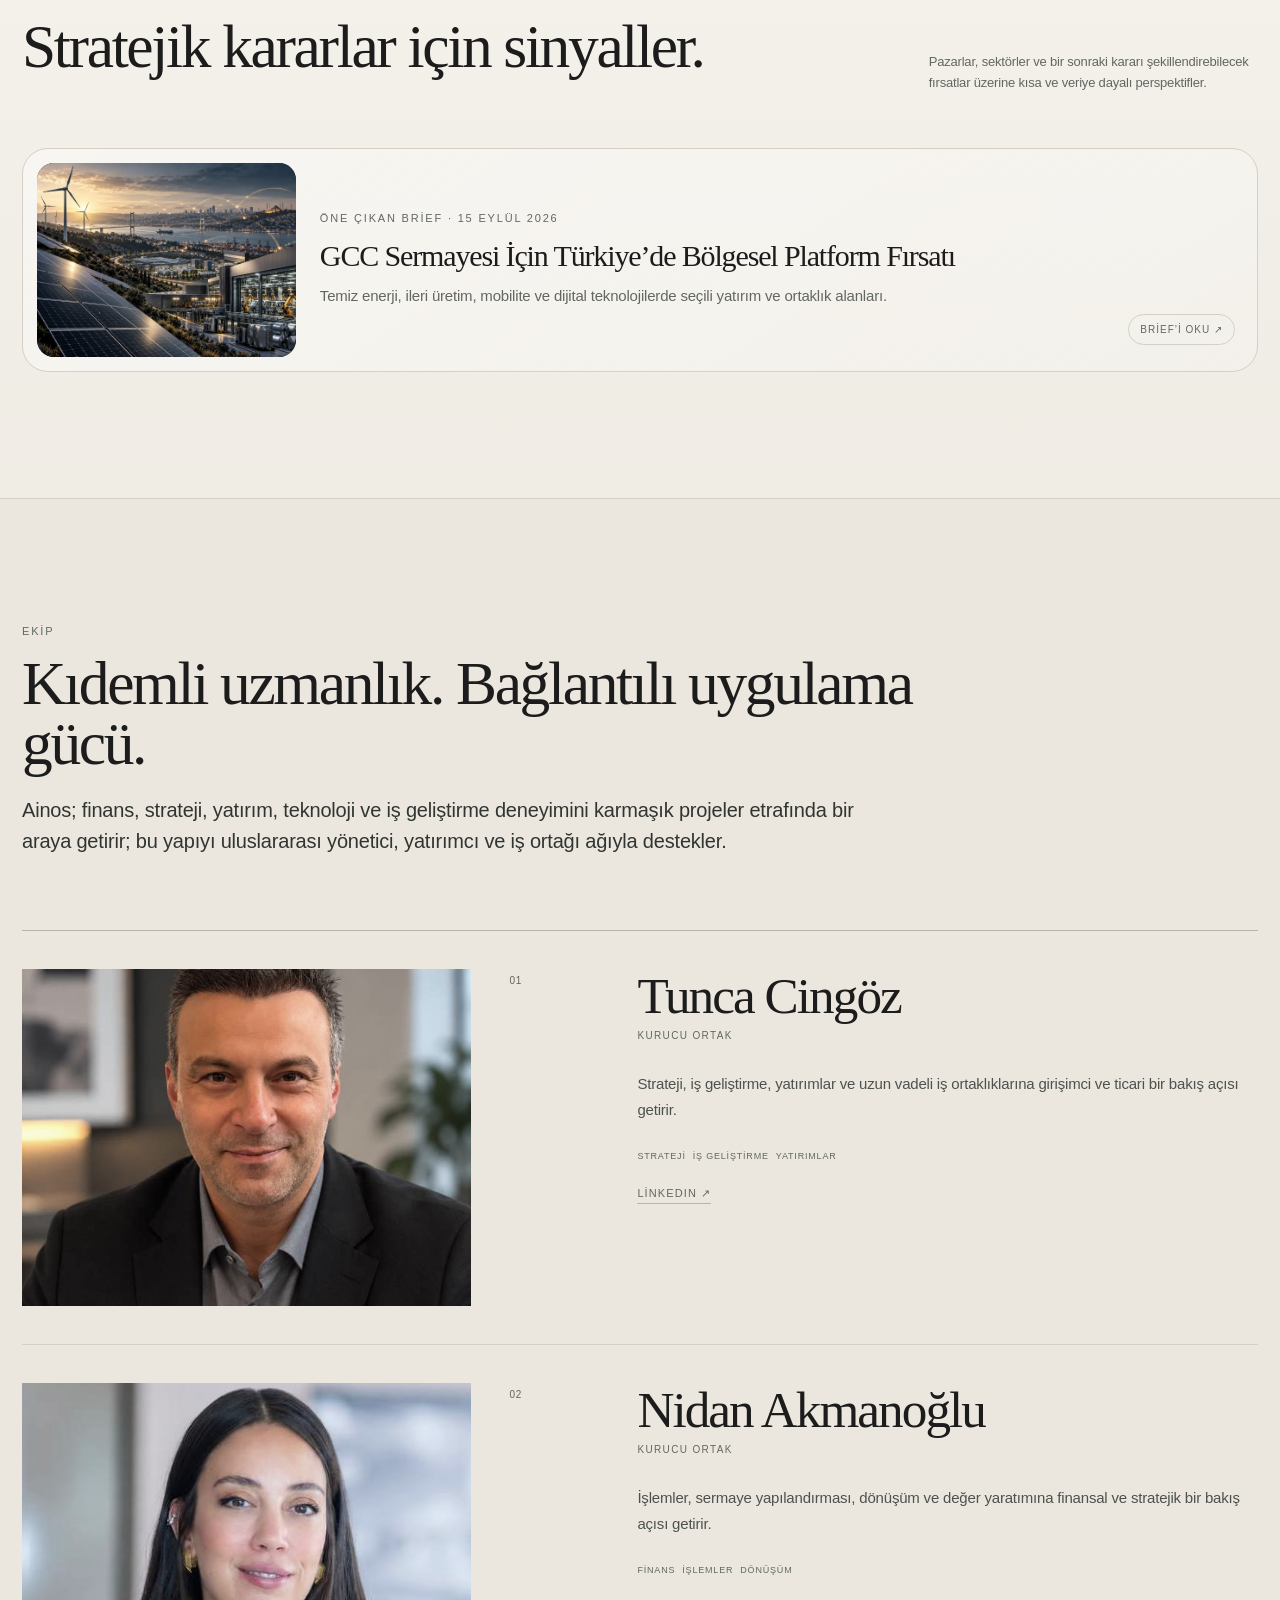
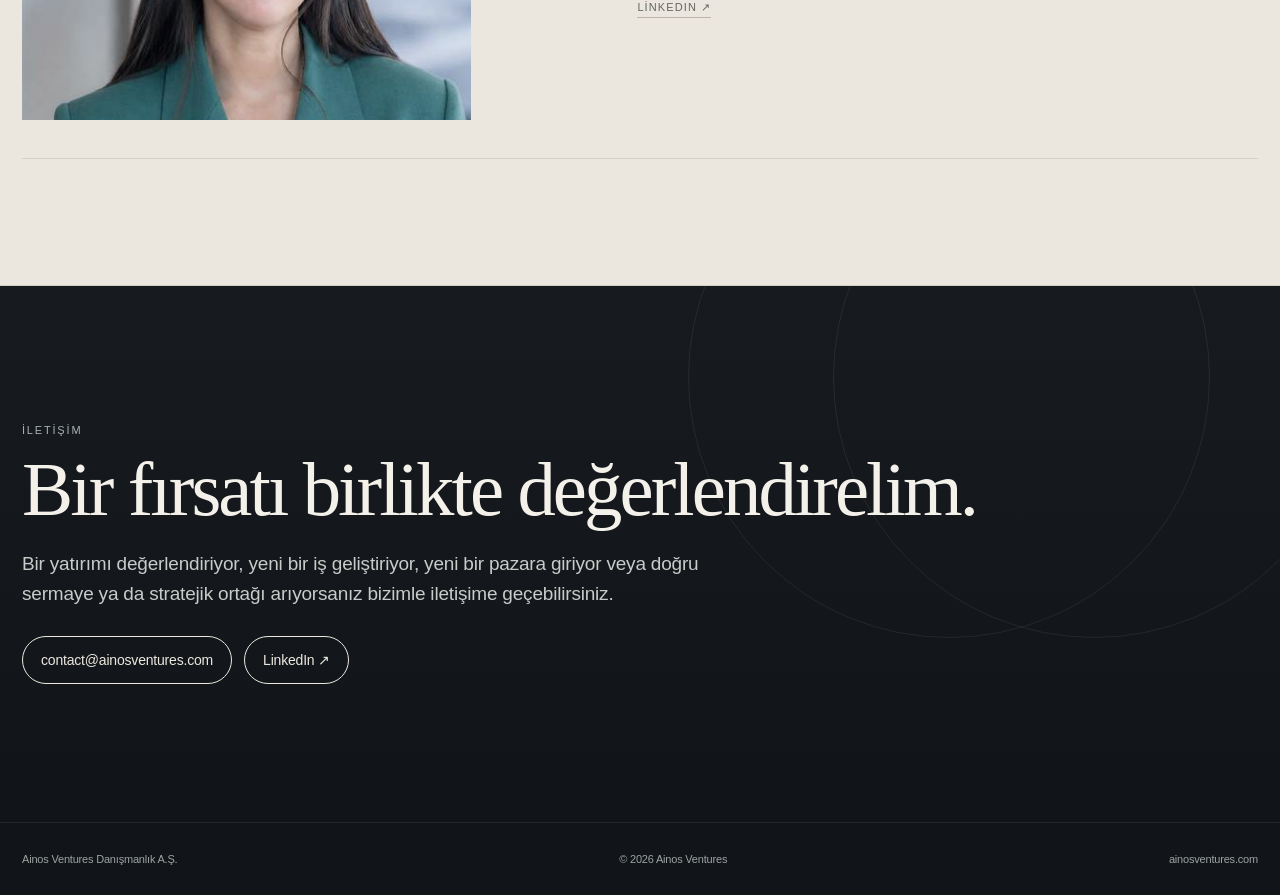
==== commit dc60b674: "AINOS visual refresh: add editorial imagery and media-led layouts" ====
--- a/tr/index.html
+++ b/tr/index.html
@@ -53,6 +53,10 @@
           <h1 class="serif">Strategy.<br>Capital.<br>Partnership.</h1>
           <p class="hero-copy">Ainos Ventures; şirketler, yatırımcılar ve girişimcilerle birlikte karmaşık fırsatları yapılandırır, doğru sermaye ve iş ortaklarıyla buluşturur ve uygulanabilir işlere ve yatırımlara dönüşmesine destek olur.</p>
           <div class="actions"><a class="btn primary" href="#what">Kabiliyetleri İncele</a><a class="btn ghost" href="#focus">Güncel Odağı Gör</a></div>
+          <figure class="hero-visual">
+            <img src="/assets/images/hero-platform.webp" alt="" width="1600" height="900" fetchpriority="high" decoding="async">
+            <figcaption><span>01</span><span>Türkiye · Bölgesel platform</span></figcaption>
+          </figure>
         </div>
         <aside class="hero-side">
           <div class="side-content">
@@ -150,6 +154,9 @@
         <p class="section-note">Pazarlar, sektörler ve bir sonraki kararı şekillendirebilecek fırsatlar üzerine kısa ve veriye dayalı perspektifler.</p>
       </div>
       <a class="insight-card insight-link reveal" href="/tr/intelligence/turkiye-regional-platform/">
+        <div class="insight-card-media">
+          <img src="/assets/images/intelligence-infrastructure.webp" alt="" width="1200" height="900" loading="lazy" decoding="async">
+        </div>
         <div><div class="section-kicker">Öne çıkan brief · 15 Eylül 2026</div><h3 class="serif">GCC Sermayesi İçin Türkiye’de Bölgesel Platform Fırsatı</h3><p>Temiz enerji, ileri üretim, mobilite ve dijital teknolojilerde seçili yatırım ve ortaklık alanları.</p></div>
         <span class="insight-badge">Brief’i oku ↗</span>
       </a>
--- a/assets/css/site-enhancements.css
+++ b/assets/css/site-enhancements.css
@@ -160,3 +160,41 @@
   .article-callout p{font-size:19px}
   .article-aside p{font-size:23px}
 }
+
+/* Ainos visual refresh */
+.hero-main{justify-content:space-between}
+.hero-main-copy{display:flex;flex-direction:column}
+.hero-visual{margin:38px 0 0;border:1px solid rgba(17,20,23,.1);border-radius:22px;overflow:hidden;background:var(--dark);position:relative;isolation:isolate}
+.hero-visual img{width:100%;aspect-ratio:16/7;object-fit:cover;object-position:center;filter:saturate(.82) contrast(1.02)}
+.hero-visual:after{content:"";position:absolute;inset:0;background:linear-gradient(180deg,rgba(17,20,23,0) 48%,rgba(17,20,23,.55) 100%);pointer-events:none}
+.hero-visual figcaption{position:absolute;z-index:1;left:16px;right:16px;bottom:14px;display:flex;justify-content:space-between;gap:14px;color:#f5f2eb;font-size:10px;letter-spacing:.13em;text-transform:uppercase}
+.hero-visual figcaption span:first-child{color:#d8a45d}
+.insight-card{grid-template-columns:minmax(180px,.33fr) minmax(0,1fr) auto;align-items:stretch;padding:14px;gap:24px}
+.insight-card-media{min-height:180px;border-radius:17px;overflow:hidden;background:var(--dark)}
+.insight-card-media img{width:100%;height:100%;object-fit:cover;filter:saturate(.82) contrast(1.03);transition:transform .35s ease}
+.insight-link:hover .insight-card-media img{transform:scale(1.025)}
+.insight-card > div:nth-child(2){align-self:center;padding:12px 0}
+.insight-badge{align-self:end;margin:12px 8px 12px 0}
+.article-hero-media{margin:0 0 72px;border:1px solid var(--line);border-radius:28px;overflow:hidden;background:var(--dark);position:relative}
+.article-hero-media img{width:100%;aspect-ratio:4/3;object-fit:cover;filter:saturate(.86) contrast(1.02)}
+.article-hero-media figcaption{display:flex;justify-content:flex-end;padding:12px 18px;color:var(--muted);font-size:10px;letter-spacing:.13em;text-transform:uppercase;background:var(--paper)}
+@media(max-width:1040px){
+  .hero-visual img{aspect-ratio:16/8}
+}
+@media(max-width:900px){
+  .insight-card{grid-template-columns:minmax(150px,.42fr) minmax(0,1fr);gap:18px}
+  .insight-card-media{min-height:150px}
+  .insight-card > div:nth-child(2){padding:8px 0}
+  .insight-badge{grid-column:2;justify-self:start;margin:0 0 6px}
+}
+@media(max-width:650px){
+  .hero-visual{margin-top:30px}
+  .hero-visual img{aspect-ratio:16/9}
+  .hero-visual figcaption{font-size:9px;left:12px;right:12px;bottom:11px}
+  .insight-card{grid-template-columns:1fr;padding:12px}
+  .insight-card-media{min-height:0;aspect-ratio:16/9}
+  .insight-card > div:nth-child(2){padding:10px 2px 2px}
+  .insight-badge{grid-column:auto;margin:0 2px 4px}
+  .article-hero-media{margin-bottom:48px;border-radius:22px}
+  .article-hero-media figcaption{font-size:9px;padding:10px 12px}
+}
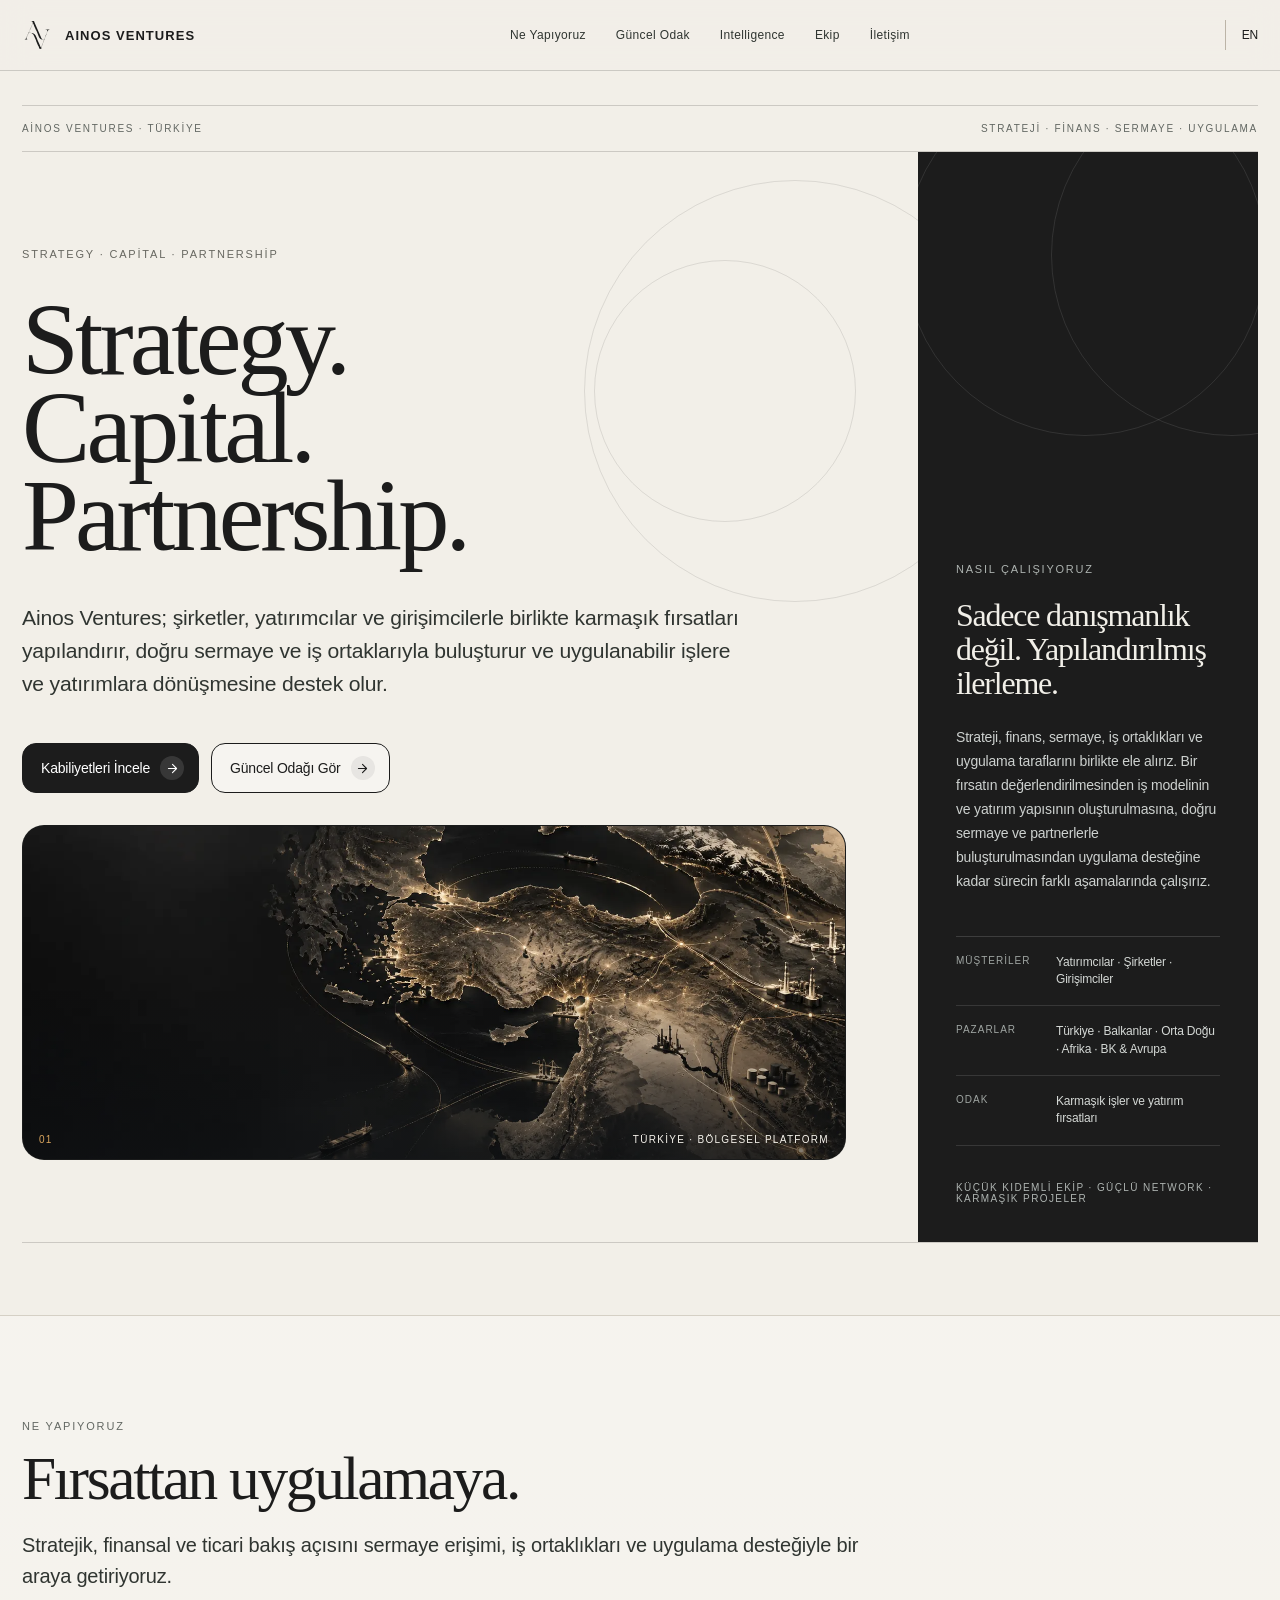
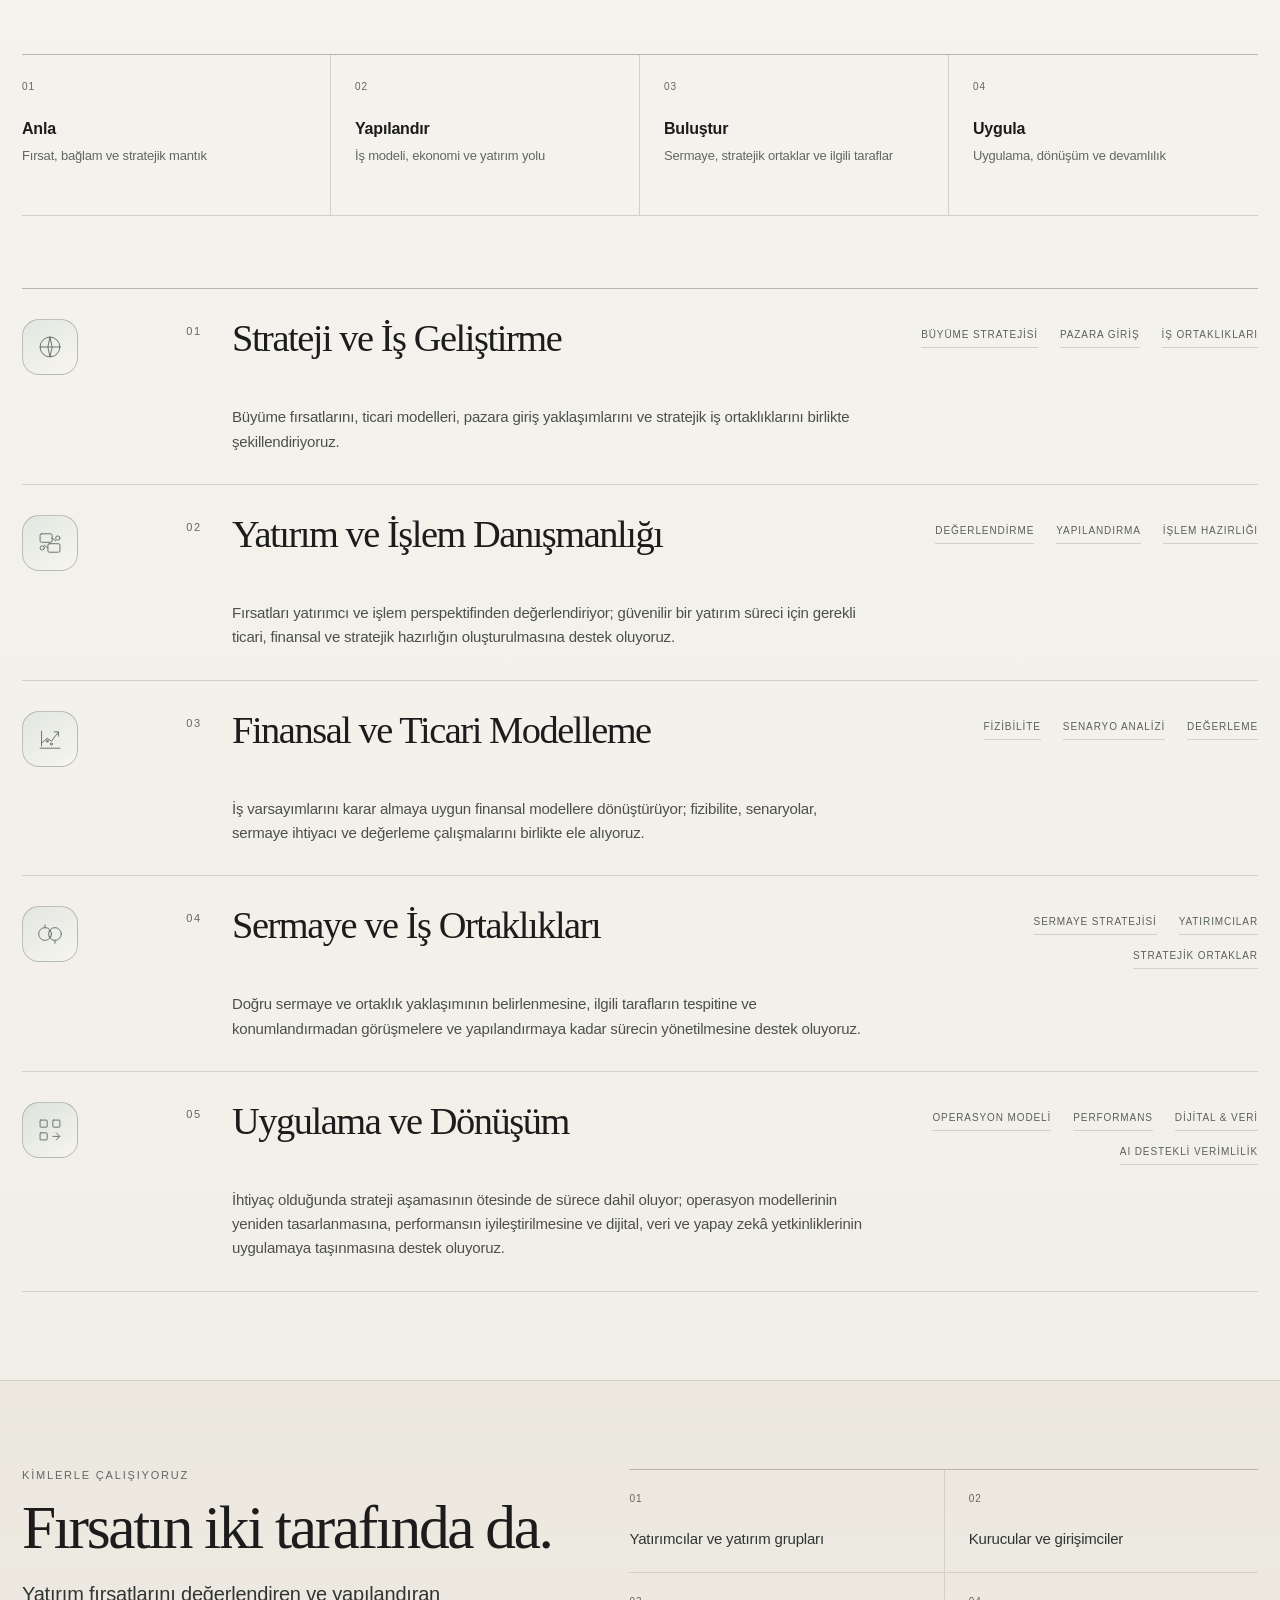
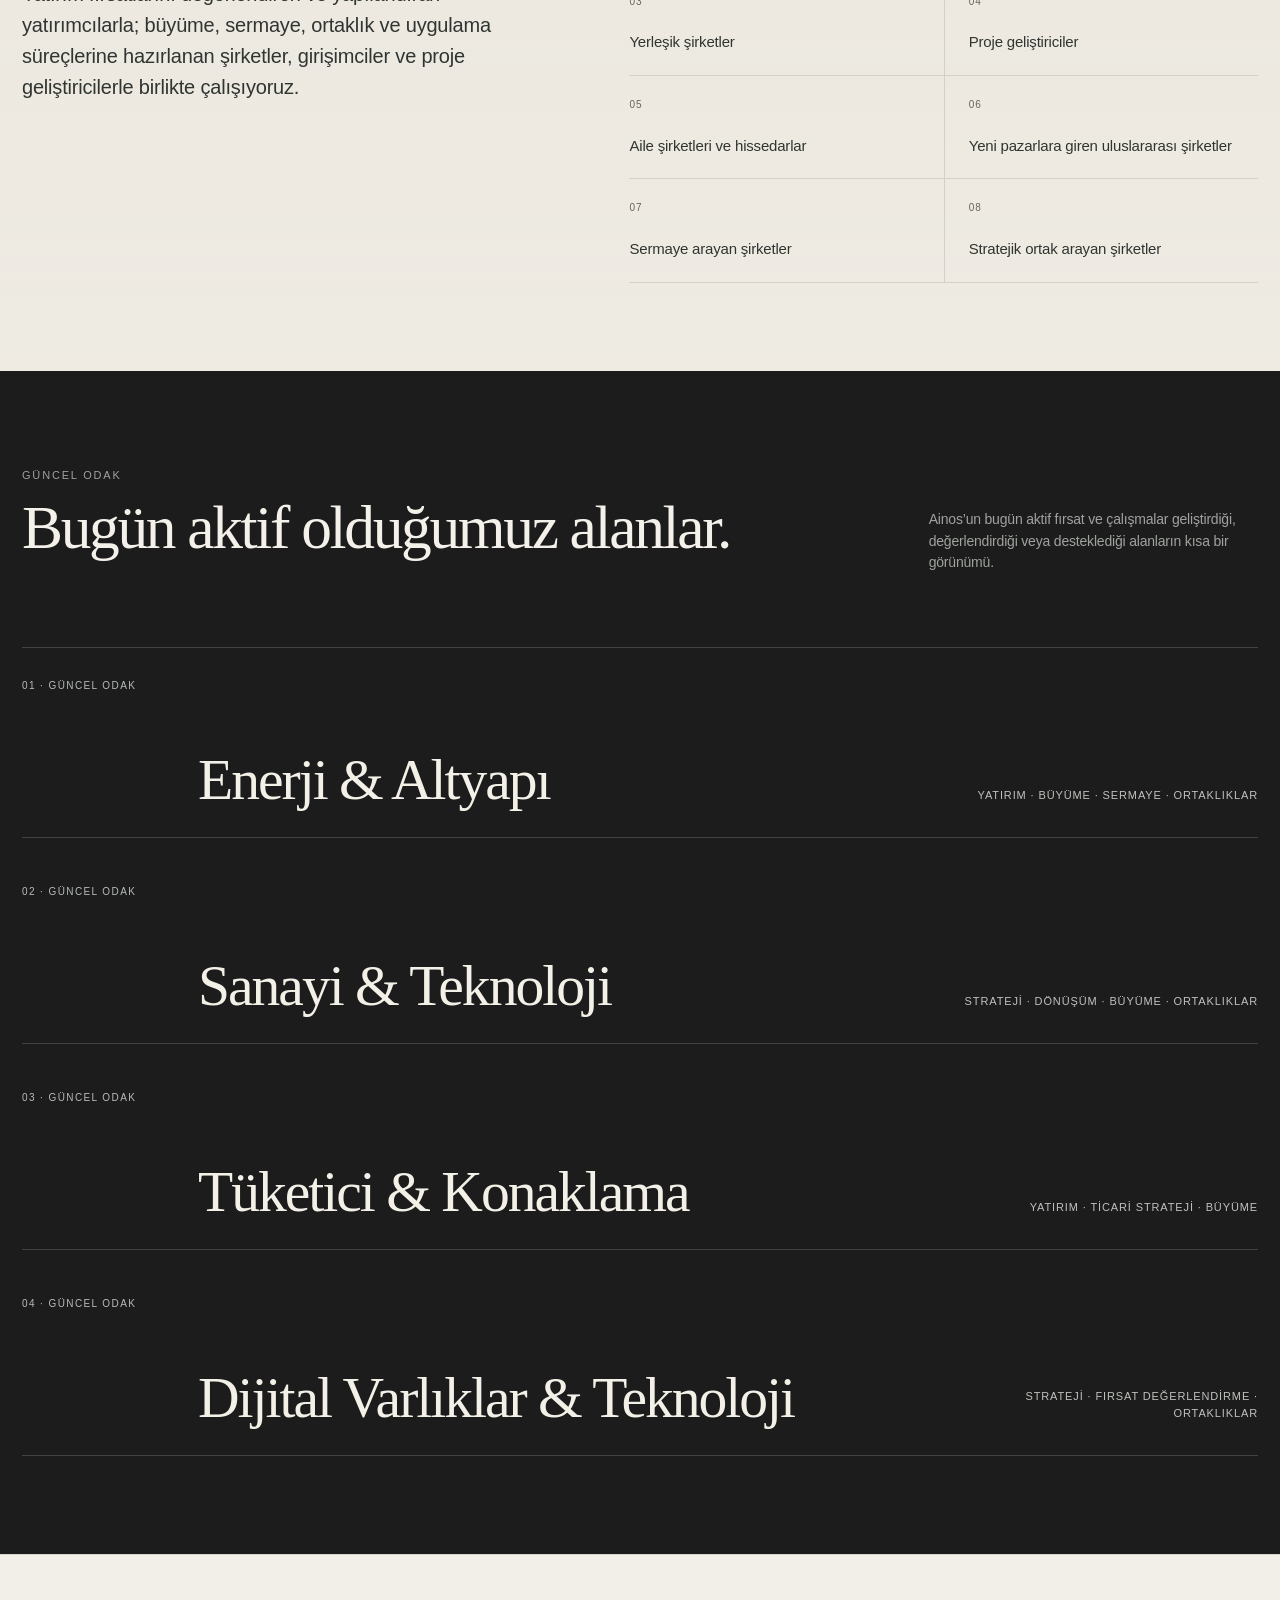
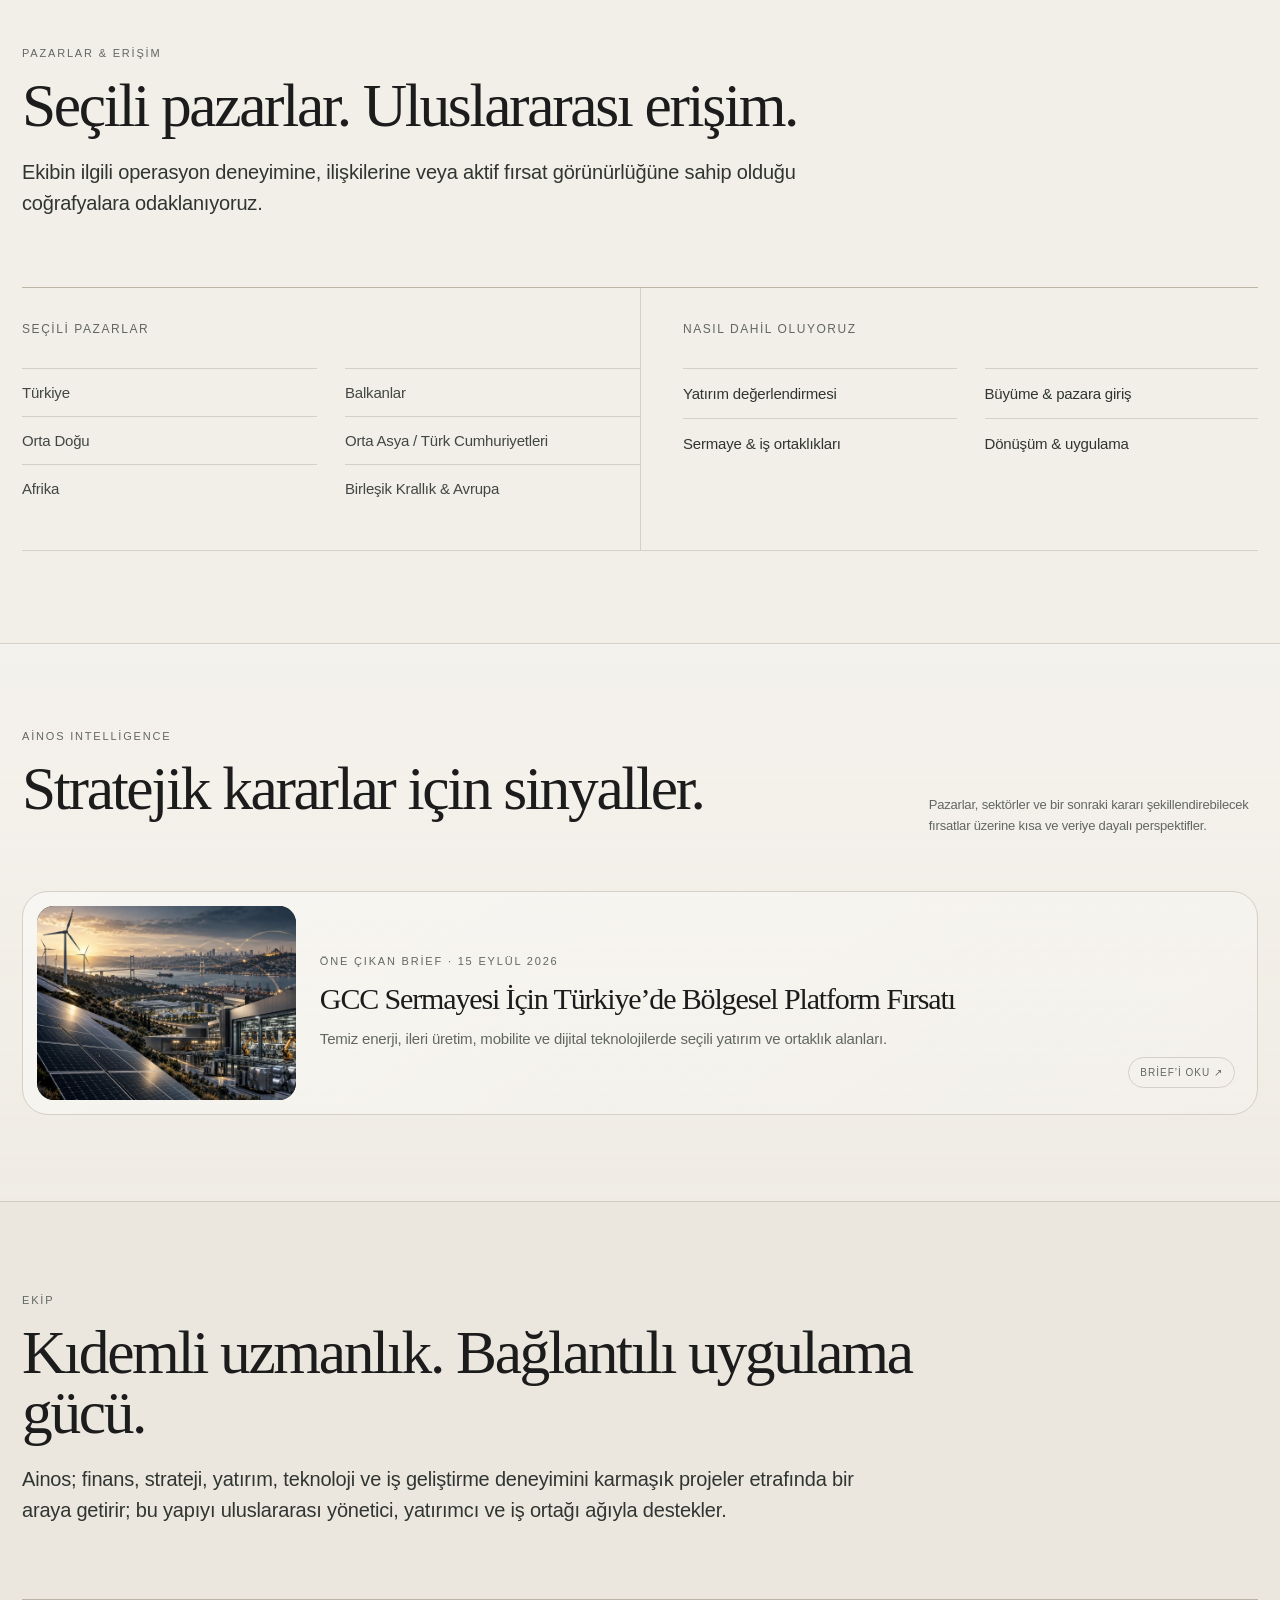
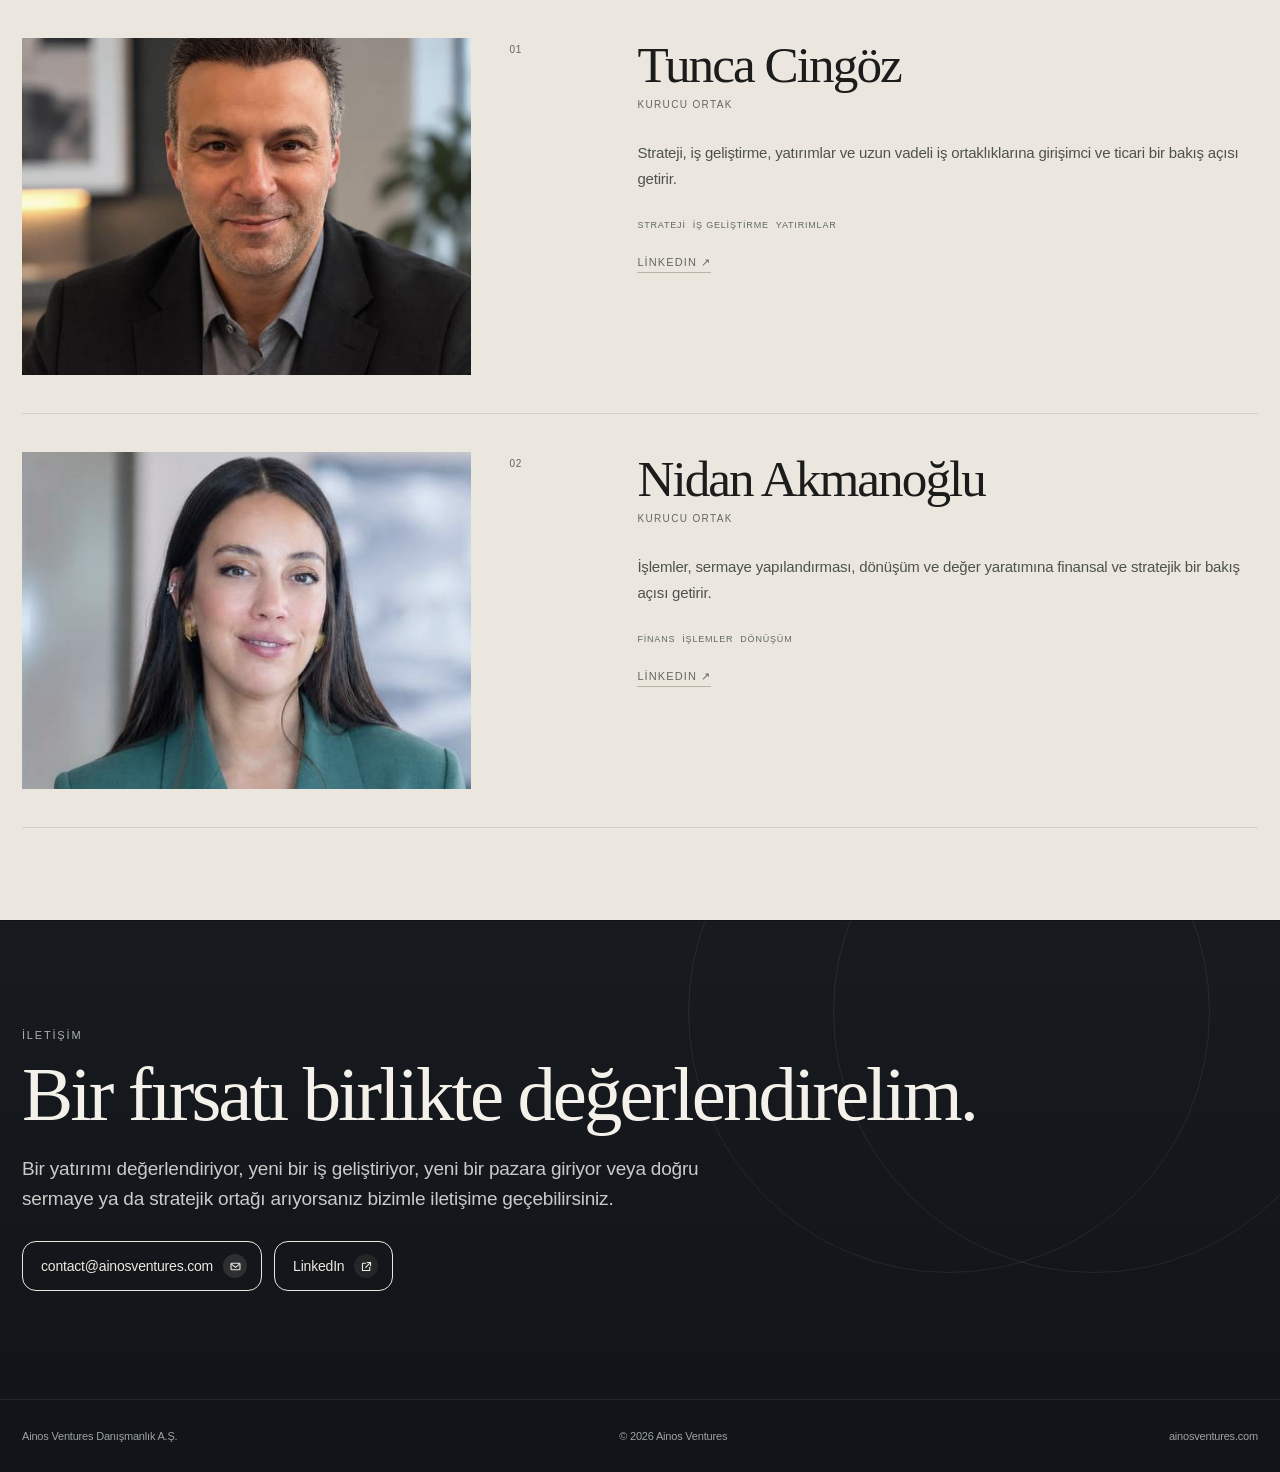
==== commit 2876ade4: "Refine capability icons and CTA controls" ====
--- a/tr/index.html
+++ b/tr/index.html
@@ -52,7 +52,7 @@
           <div class="eyebrow">Strategy · Capital · Partnership</div>
           <h1 class="serif">Strategy.<br>Capital.<br>Partnership.</h1>
           <p class="hero-copy">Ainos Ventures; şirketler, yatırımcılar ve girişimcilerle birlikte karmaşık fırsatları yapılandırır, doğru sermaye ve iş ortaklarıyla buluşturur ve uygulanabilir işlere ve yatırımlara dönüşmesine destek olur.</p>
-          <div class="actions"><a class="btn primary" href="#what">Kabiliyetleri İncele</a><a class="btn ghost" href="#focus">Güncel Odağı Gör</a></div>
+          <div class="actions"><a class="btn primary" href="#what">Kabiliyetleri İncele<span class="btn-icon" aria-hidden="true"><svg viewBox="0 0 16 16" focusable="false"><path d="M3 8h9M8 3l5 5-5 5"></path></svg></span></a><a class="btn ghost" href="#focus">Güncel Odağı Gör<span class="btn-icon" aria-hidden="true"><svg viewBox="0 0 16 16" focusable="false"><path d="M3 8h9M8 3l5 5-5 5"></path></svg></span></a></div>
           <figure class="hero-visual">
             <img src="/assets/images/hero-platform.webp" alt="" width="1600" height="900" fetchpriority="high" decoding="async">
             <figcaption><span>01</span><span>Türkiye · Bölgesel platform</span></figcaption>
@@ -87,11 +87,11 @@
         <div class="model-step"><div class="no">04</div><b>Uygula</b><span>Uygulama, dönüşüm ve devamlılık</span></div>
       </div>
       <div class="cap-grid">
-        <article class="cap reveal"><div><div class="section-kicker">01</div><h3>Strateji ve İş Geliştirme</h3><p>Büyüme fırsatlarını, ticari modelleri, pazara giriş yaklaşımlarını ve stratejik iş ortaklıklarını birlikte şekillendiriyoruz.</p></div><div class="tags"><span class="tag">Büyüme Stratejisi</span><span class="tag">Pazara Giriş</span><span class="tag">İş Ortaklıkları</span></div></article>
-        <article class="cap reveal"><div><div class="section-kicker">02</div><h3>Yatırım ve İşlem Danışmanlığı</h3><p>Fırsatları yatırımcı ve işlem perspektifinden değerlendiriyor; güvenilir bir yatırım süreci için gerekli ticari, finansal ve stratejik hazırlığın oluşturulmasına destek oluyoruz.</p></div><div class="tags"><span class="tag">Değerlendirme</span><span class="tag">Yapılandırma</span><span class="tag">İşlem Hazırlığı</span></div></article>
-        <article class="cap reveal"><div><div class="section-kicker">03</div><h3>Finansal ve Ticari Modelleme</h3><p>İş varsayımlarını karar almaya uygun finansal modellere dönüştürüyor; fizibilite, senaryolar, sermaye ihtiyacı ve değerleme çalışmalarını birlikte ele alıyoruz.</p></div><div class="tags"><span class="tag">Fizibilite</span><span class="tag">Senaryo Analizi</span><span class="tag">Değerleme</span></div></article>
-        <article class="cap reveal"><div><div class="section-kicker">04</div><h3>Sermaye ve İş Ortaklıkları</h3><p>Doğru sermaye ve ortaklık yaklaşımının belirlenmesine, ilgili tarafların tespitine ve konumlandırmadan görüşmelere ve yapılandırmaya kadar sürecin yönetilmesine destek oluyoruz.</p></div><div class="tags"><span class="tag">Sermaye Stratejisi</span><span class="tag">Yatırımcılar</span><span class="tag">Stratejik Ortaklar</span></div></article>
-        <article class="cap full reveal"><div><div class="section-kicker">05</div><h3>Uygulama ve Dönüşüm</h3><p>İhtiyaç olduğunda strateji aşamasının ötesinde de sürece dahil oluyor; operasyon modellerinin yeniden tasarlanmasına, performansın iyileştirilmesine ve dijital, veri ve yapay zekâ yetkinliklerinin uygulamaya taşınmasına destek oluyoruz.</p></div><div class="tags"><span class="tag">Operasyon Modeli</span><span class="tag">Performans</span><span class="tag">Dijital & Veri</span><span class="tag">AI Destekli Verimlilik</span></div></article>
+        <article class="cap reveal"><div><div class="cap-head"><div class="cap-visual" aria-hidden="true"><svg class="cap-icon" viewBox="0 0 48 48" focusable="false"><circle cx="24" cy="24" r="14"></circle><path d="m24 10 3 14-3 14-3-14 3-14Z"></path><path d="M10 24h28"></path></svg></div><div class="section-kicker">01</div></div><h3>Strateji ve İş Geliştirme</h3><p>Büyüme fırsatlarını, ticari modelleri, pazara giriş yaklaşımlarını ve stratejik iş ortaklıklarını birlikte şekillendiriyoruz.</p></div><div class="tags"><span class="tag">Büyüme Stratejisi</span><span class="tag">Pazara Giriş</span><span class="tag">İş Ortaklıkları</span></div></article>
+        <article class="cap reveal"><div><div class="cap-head"><div class="cap-visual" aria-hidden="true"><svg class="cap-icon" viewBox="0 0 48 48" focusable="false"><rect x="10" y="11" width="17" height="12" rx="2"></rect><rect x="21" y="25" width="17" height="12" rx="2"></rect><path d="m27 17 5 4M21 31l-5-4"></path><circle cx="35" cy="17" r="3"></circle><circle cx="13" cy="31" r="3"></circle></svg></div><div class="section-kicker">02</div></div><h3>Yatırım ve İşlem Danışmanlığı</h3><p>Fırsatları yatırımcı ve işlem perspektifinden değerlendiriyor; güvenilir bir yatırım süreci için gerekli ticari, finansal ve stratejik hazırlığın oluşturulmasına destek oluyoruz.</p></div><div class="tags"><span class="tag">Değerlendirme</span><span class="tag">Yapılandırma</span><span class="tag">İşlem Hazırlığı</span></div></article>
+        <article class="cap reveal"><div><div class="cap-head"><div class="cap-visual" aria-hidden="true"><svg class="cap-icon" viewBox="0 0 48 48" focusable="false"><path d="M10 37h28M12 34V13M12 30l8-7 6 4 10-13"></path><path d="M30 14h6v6"></path><circle cx="20" cy="27" r="1.5"></circle><circle cx="26" cy="31" r="1.5"></circle></svg></div><div class="section-kicker">03</div></div><h3>Finansal ve Ticari Modelleme</h3><p>İş varsayımlarını karar almaya uygun finansal modellere dönüştürüyor; fizibilite, senaryolar, sermaye ihtiyacı ve değerleme çalışmalarını birlikte ele alıyoruz.</p></div><div class="tags"><span class="tag">Fizibilite</span><span class="tag">Senaryo Analizi</span><span class="tag">Değerleme</span></div></article>
+        <article class="cap reveal"><div><div class="cap-head"><div class="cap-visual" aria-hidden="true"><svg class="cap-icon" viewBox="0 0 48 48" focusable="false"><circle cx="17" cy="24" r="9"></circle><circle cx="31" cy="24" r="9"></circle><path d="M23 20h2M23 28h2"></path><path d="M17 15v-4M31 33v4"></path></svg></div><div class="section-kicker">04</div></div><h3>Sermaye ve İş Ortaklıkları</h3><p>Doğru sermaye ve ortaklık yaklaşımının belirlenmesine, ilgili tarafların tespitine ve konumlandırmadan görüşmelere ve yapılandırmaya kadar sürecin yönetilmesine destek oluyoruz.</p></div><div class="tags"><span class="tag">Sermaye Stratejisi</span><span class="tag">Yatırımcılar</span><span class="tag">Stratejik Ortaklar</span></div></article>
+        <article class="cap full reveal"><div><div class="cap-head"><div class="cap-visual" aria-hidden="true"><svg class="cap-icon" viewBox="0 0 48 48" focusable="false"><rect x="10" y="10" width="10" height="10" rx="1"></rect><rect x="28" y="10" width="10" height="10" rx="1"></rect><rect x="10" y="28" width="10" height="10" rx="1"></rect><path d="M28 33h9M33 28l5 5-5 5"></path></svg></div><div class="section-kicker">05</div></div><h3>Uygulama ve Dönüşüm</h3><p>İhtiyaç olduğunda strateji aşamasının ötesinde de sürece dahil oluyor; operasyon modellerinin yeniden tasarlanmasına, performansın iyileştirilmesine ve dijital, veri ve yapay zekâ yetkinliklerinin uygulamaya taşınmasına destek oluyoruz.</p></div><div class="tags"><span class="tag">Operasyon Modeli</span><span class="tag">Performans</span><span class="tag">Dijital & Veri</span><span class="tag">AI Destekli Verimlilik</span></div></article>
       </div>
     </div>
   </section>
@@ -189,12 +189,12 @@
       <h2 class="serif">Bir fırsatı birlikte değerlendirelim.</h2>
       <p>Bir yatırımı değerlendiriyor, yeni bir iş geliştiriyor, yeni bir pazara giriyor veya doğru sermaye ya da stratejik ortağı arıyorsanız bizimle iletişime geçebilirsiniz.</p>
       <div class="contact-actions">
-        <a class="btn" itemprop="email" href="mailto:contact@ainosventures.com">contact@ainosventures.com</a>
-        <a class="btn company-link" itemprop="sameAs" href="https://www.linkedin.com/company/ainos-ventures/" target="_blank" rel="noopener noreferrer" aria-label="Ainos Ventures LinkedIn sayfasını yeni sekmede aç">LinkedIn ↗</a>
+        <a class="btn" itemprop="email" href="mailto:contact@ainosventures.com">contact@ainosventures.com<span class="btn-icon btn-icon-mail" aria-hidden="true"><svg viewBox="0 0 16 16" focusable="false"><rect x="2.5" y="4" width="11" height="8" rx="1"></rect><path d="m3 5 5 4 5-4"></path></svg></span></a>
+        <a class="btn company-link" itemprop="sameAs" href="https://www.linkedin.com/company/ainos-ventures/" target="_blank" rel="noopener noreferrer" aria-label="Ainos Ventures LinkedIn sayfasını yeni sekmede aç">LinkedIn<span class="btn-icon btn-icon-external" aria-hidden="true"><svg viewBox="0 0 16 16" focusable="false"><path d="M9 3h4v4M13 3 7 9"></path><path d="M12 9v3.5a.5.5 0 0 1-.5.5h-8a.5.5 0 0 1-.5-.5v-8a.5.5 0 0 1 .5-.5H7"></path></svg></span></a>
       </div>
     </div>
   </section>
 </main>
 <footer><div class="wrap footer-inner"><span itemprop="legalName">Ainos Ventures Danışmanlık A.Ş.</span><span>© <span data-current-year></span> Ainos Ventures</span><span>ainosventures.com</span></div></footer>
 </body>
-</html>+</html>
--- a/assets/css/site-enhancements.css
+++ b/assets/css/site-enhancements.css
@@ -128,6 +128,11 @@
 .article-body{font-size:17px;line-height:1.72;color:#303531}
 .article-body p{margin:0 0 24px}
 .article-body .article-lead{font-size:21px;line-height:1.58;color:var(--text);margin-bottom:48px}
+.article-signal-grid{display:grid;grid-template-columns:repeat(3,minmax(0,1fr));gap:10px;margin:-8px 0 52px}
+.article-signal{display:flex;flex-direction:column;gap:13px;min-height:178px;padding:18px;border:1px solid var(--line);border-radius:18px;background:rgba(255,255,255,.34)}
+.article-signal-index{font-size:10px;letter-spacing:.14em;color:var(--muted)}
+.article-signal strong{font-size:18px;line-height:1.08;font-weight:500;letter-spacing:-.02em}
+.article-signal span:last-child{margin-top:auto;font-size:13px;line-height:1.45;color:var(--muted)}
 .article-body h2{font-size:clamp(32px,4vw,48px);line-height:1.02;margin:58px 0 20px}
 .article-body h3{font-size:23px;line-height:1.12;margin:38px 0 12px;letter-spacing:-.025em}
 .article-body ul{margin:0 0 30px;padding-left:24px}
@@ -154,6 +159,8 @@
   .article-dek{font-size:19px}
   .article-body{font-size:16px;line-height:1.67}
   .article-body .article-lead{font-size:19px}
+  .article-signal-grid{grid-template-columns:1fr 1fr;margin-bottom:44px}
+  .article-signal:last-child{grid-column:1 / -1;min-height:150px}
   .article-body h2{font-size:35px;margin-top:44px}
   .article-body h3{font-size:21px}
   .article-callout{padding:23px 20px}
@@ -162,10 +169,10 @@
 }
 
 /* Ainos visual refresh */
-.hero-main{justify-content:space-between}
+.hero-main{justify-content:flex-start}
 .hero-main-copy{display:flex;flex-direction:column}
-.hero-visual{margin:38px 0 0;border:1px solid rgba(17,20,23,.1);border-radius:22px;overflow:hidden;background:var(--dark);position:relative;isolation:isolate}
-.hero-visual img{width:100%;aspect-ratio:16/7;object-fit:cover;object-position:center;filter:saturate(.82) contrast(1.02)}
+.hero-visual{margin:32px 0 0;border:1px solid rgba(17,20,23,.1);border-radius:22px;overflow:hidden;background:var(--dark);position:relative;isolation:isolate}
+.hero-visual img{width:100%;height:clamp(260px,26vw,360px);aspect-ratio:auto;object-fit:cover;object-position:center;filter:saturate(.82) contrast(1.02)}
 .hero-visual:after{content:"";position:absolute;inset:0;background:linear-gradient(180deg,rgba(17,20,23,0) 48%,rgba(17,20,23,.55) 100%);pointer-events:none}
 .hero-visual figcaption{position:absolute;z-index:1;left:16px;right:16px;bottom:14px;display:flex;justify-content:space-between;gap:14px;color:#f5f2eb;font-size:10px;letter-spacing:.13em;text-transform:uppercase}
 .hero-visual figcaption span:first-child{color:#d8a45d}
@@ -189,7 +196,7 @@
 }
 @media(max-width:650px){
   .hero-visual{margin-top:30px}
-  .hero-visual img{aspect-ratio:16/9}
+  .hero-visual img{height:clamp(220px,54vw,340px);aspect-ratio:auto}
   .hero-visual figcaption{font-size:9px;left:12px;right:12px;bottom:11px}
   .insight-card{grid-template-columns:1fr;padding:12px}
   .insight-card-media{min-height:0;aspect-ratio:16/9}
@@ -198,3 +205,55 @@
   .article-hero-media{margin-bottom:48px;border-radius:22px}
   .article-hero-media figcaption{font-size:9px;padding:10px 12px}
 }
+
+/* Page rhythm refinement */
+main > section:not(.hero){padding:92px 0}
+main > section:not(.hero) + section{border-top-color:rgba(17,20,23,.12)}
+main > section#what{padding-top:104px;padding-bottom:88px;background:linear-gradient(180deg,rgba(255,255,255,.28),rgba(255,255,255,0))}
+main > section.soft-section{padding-top:88px;padding-bottom:88px;background:linear-gradient(180deg,rgba(235,231,222,.9),rgba(235,231,222,.52))}
+main > section#focus{padding-top:98px;padding-bottom:98px}
+main > section#intelligence{padding-top:86px;padding-bottom:86px}
+main > section#team{padding-top:92px;padding-bottom:92px}
+main > section#contact{padding-top:108px;padding-bottom:108px}
+
+@media(max-width:900px){
+  main > section:not(.hero){padding:82px 0}
+  main > section#what{padding-top:90px;padding-bottom:78px}
+  main > section.soft-section{padding-top:78px;padding-bottom:78px}
+  main > section#focus{padding-top:86px;padding-bottom:86px}
+  main > section#intelligence{padding-top:76px;padding-bottom:76px}
+  main > section#team{padding-top:82px;padding-bottom:82px}
+  main > section#contact{padding-top:96px;padding-bottom:96px}
+}
+
+@media(max-width:650px){
+  main > section:not(.hero){padding:72px 0}
+  main > section#what{padding-top:78px;padding-bottom:68px}
+  main > section.soft-section{padding-top:70px;padding-bottom:70px}
+  main > section#focus{padding-top:74px;padding-bottom:74px}
+  main > section#intelligence{padding-top:68px;padding-bottom:68px}
+  main > section#team{padding-top:72px;padding-bottom:72px}
+  main > section#contact{padding-top:88px;padding-bottom:88px}
+}
+
+/* Capability icon and control refinement */
+.btn{gap:10px;min-height:50px;padding:0 14px 0 18px;border-radius:14px}
+.btn-icon{width:24px;height:24px;display:grid;place-items:center;flex:0 0 auto;border-radius:50%;background:rgba(255,255,255,.12);transition:transform .18s ease,background .18s ease}
+.btn-icon svg{width:13px;height:13px;fill:none;stroke:currentColor;stroke-width:1.35;stroke-linecap:round;stroke-linejoin:round;transition:transform .18s ease}
+.btn.ghost .btn-icon{background:rgba(17,20,23,.065)}
+.btn:hover .btn-icon{transform:translateX(2px)}
+.contact .btn-icon{background:rgba(236,232,223,.12)}
+.contact .company-link .btn-icon{background:rgba(236,232,223,.08)}
+.cap{position:relative;overflow:hidden}
+.cap-head{display:flex;align-items:flex-start;justify-content:space-between;gap:18px}
+.cap-visual{width:56px;height:56px;display:grid;place-items:center;border:1px solid rgba(100,113,104,.38);border-radius:17px;background:linear-gradient(145deg,rgba(220,226,220,.72),rgba(248,246,241,.78));color:var(--sage)}
+.cap-icon{width:34px;height:34px;fill:none;stroke:currentColor;stroke-width:1.35;stroke-linecap:round;stroke-linejoin:round}
+.cap .section-kicker{margin-top:7px;margin-bottom:0}
+.cap h3{margin-top:22px}
+.cap.full .cap-head{align-items:flex-start}
+.cap.full .cap-visual{background:linear-gradient(145deg,rgba(216,224,217,.88),rgba(248,246,241,.78))}
+@media(max-width:650px){
+  .btn{min-height:48px}
+  .cap-visual{width:52px;height:52px;border-radius:15px}
+  .cap-icon{width:31px;height:31px}
+}
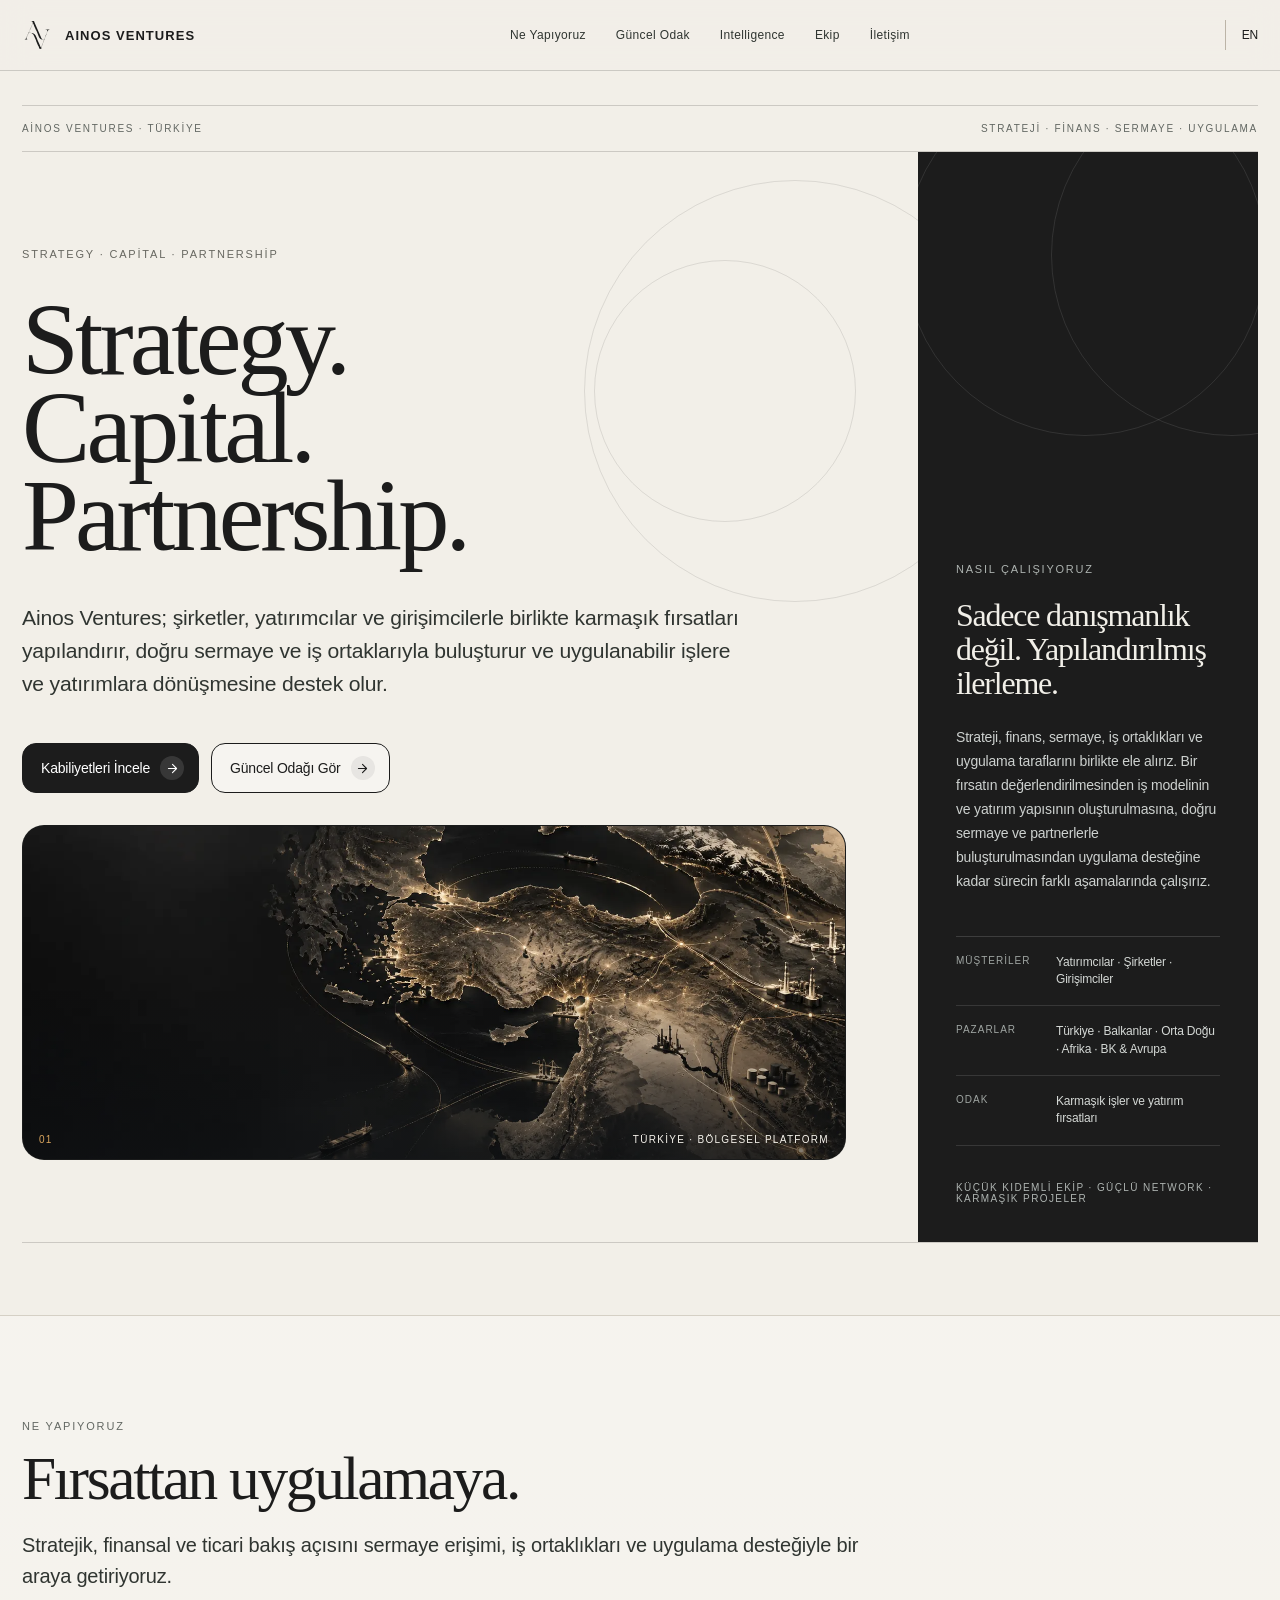
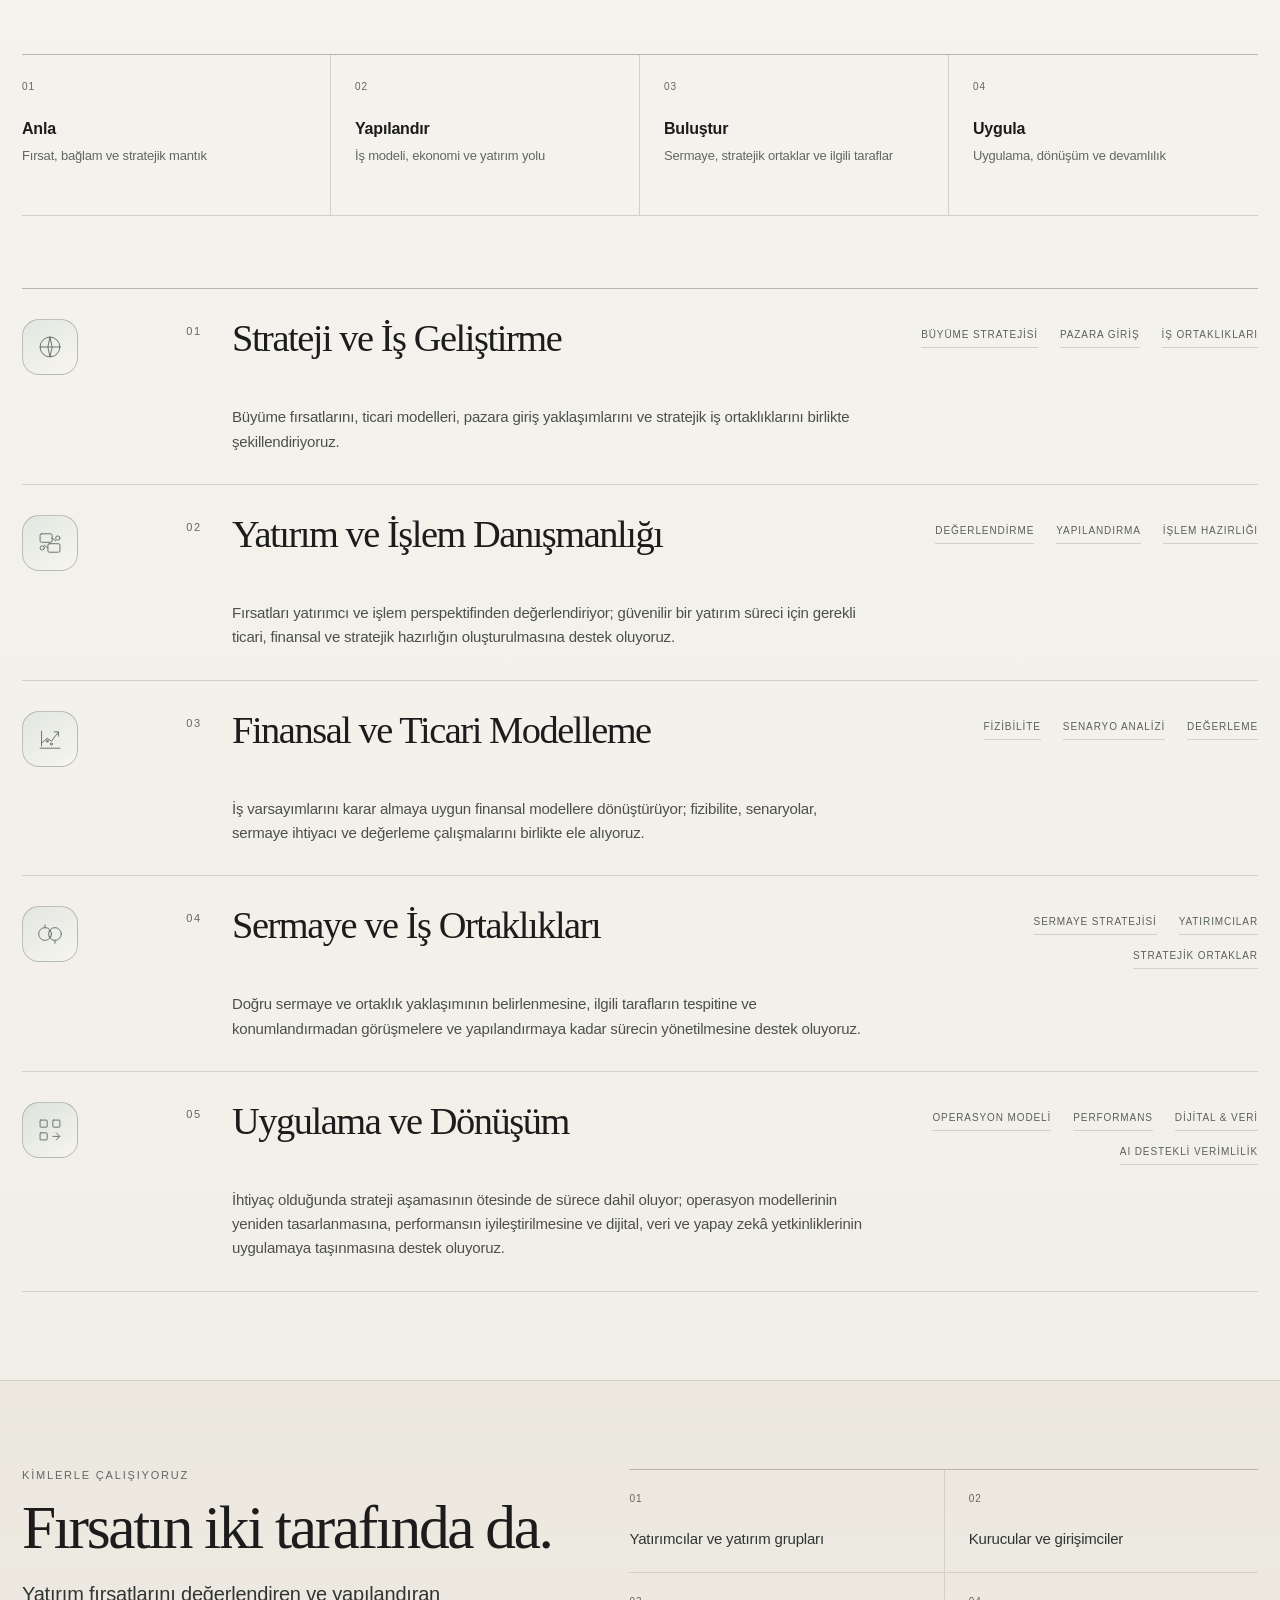
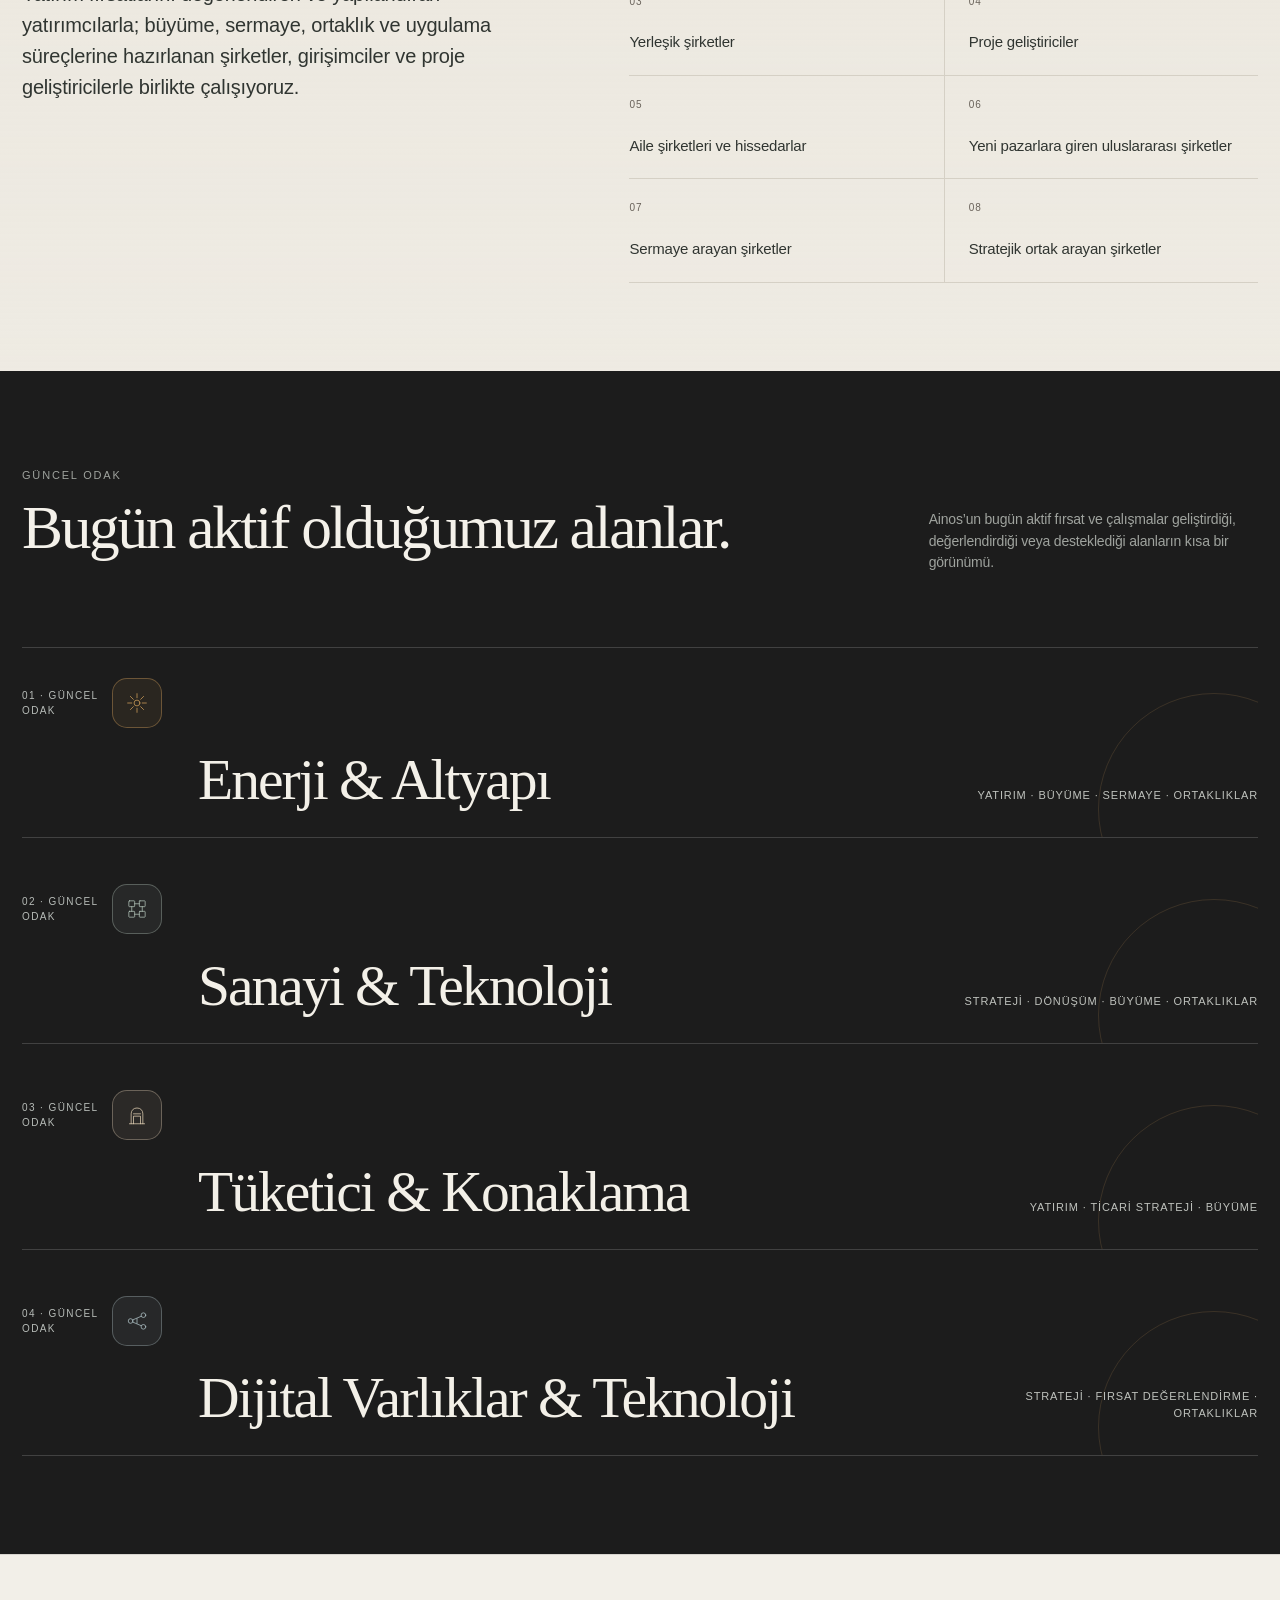
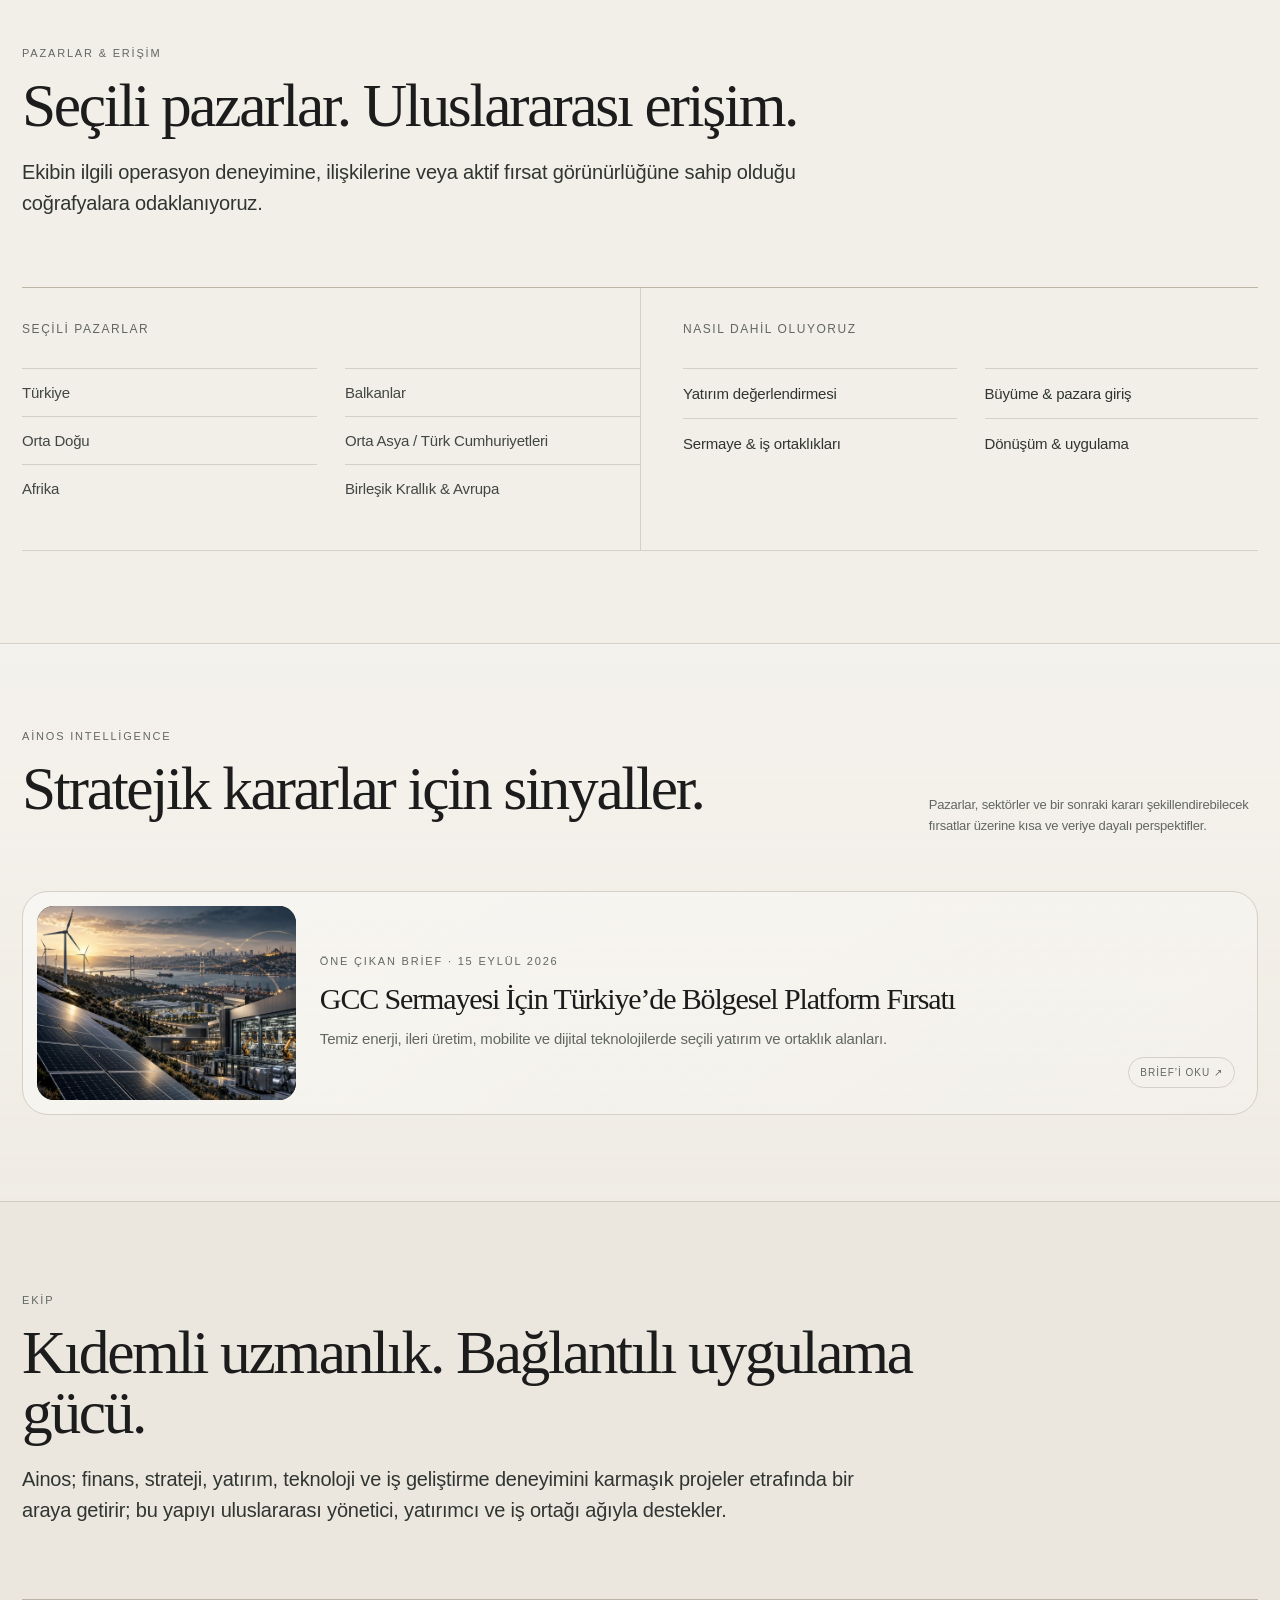
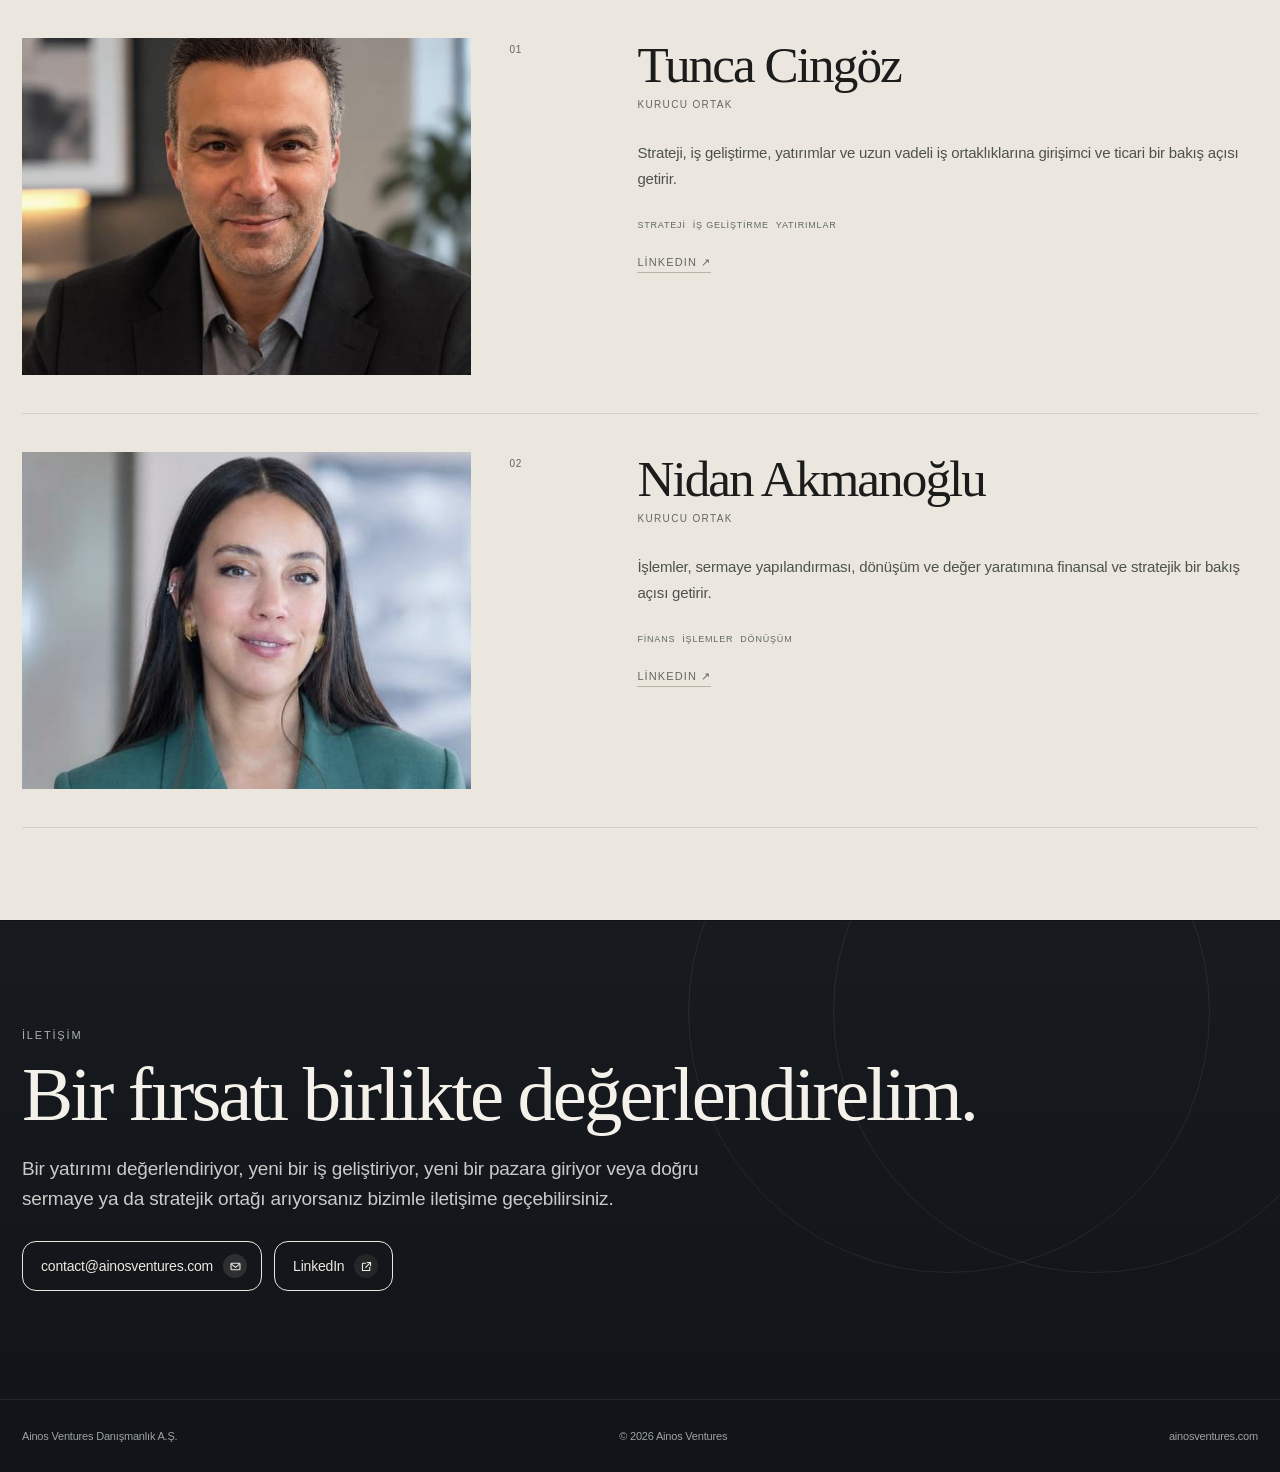
==== commit 454f6f4c: "Differentiate current focus cards visually" ====
--- a/tr/index.html
+++ b/tr/index.html
@@ -123,10 +123,10 @@
         <p class="section-note">Ainos’un bugün aktif fırsat ve çalışmalar geliştirdiği, değerlendirdiği veya desteklediği alanların kısa bir görünümü.</p>
       </div>
       <div class="work-grid current-focus-grid">
-        <article class="work focus-card reveal"><div class="work-topline"><div class="work-meta">01 · Güncel Odak</div></div><div><h3 class="focus-title serif">Enerji & Altyapı</h3></div><div class="work-role">Yatırım · büyüme · sermaye · ortaklıklar</div></article>
-        <article class="work focus-card reveal"><div class="work-topline"><div class="work-meta">02 · Güncel Odak</div></div><div><h3 class="focus-title serif">Sanayi & Teknoloji</h3></div><div class="work-role">Strateji · dönüşüm · büyüme · ortaklıklar</div></article>
-        <article class="work focus-card reveal"><div class="work-topline"><div class="work-meta">03 · Güncel Odak</div></div><div><h3 class="focus-title serif">Tüketici & Konaklama</h3></div><div class="work-role">Yatırım · ticari strateji · büyüme</div></article>
-        <article class="work focus-card reveal"><div class="work-topline"><div class="work-meta">04 · Güncel Odak</div></div><div><h3 class="focus-title serif">Dijital Varlıklar & Teknoloji</h3></div><div class="work-role">Strateji · fırsat değerlendirme · ortaklıklar</div></article>
+        <article class="work focus-card focus-energy reveal"><div class="work-topline"><div class="work-meta">01 · Güncel Odak</div><div class="focus-card-icon" aria-hidden="true"><svg viewBox="0 0 48 48" focusable="false"><circle cx="24" cy="24" r="5"></circle><path d="M24 8v7M24 33v7M8 24h7M33 24h7M12.7 12.7l5 5M30.3 30.3l5 5M35.3 12.7l-5 5M17.7 30.3l-5 5"></path></svg></div></div><div><h3 class="focus-title serif">Enerji & Altyapı</h3></div><div class="work-role">Yatırım · büyüme · sermaye · ortaklıklar</div></article>
+        <article class="work focus-card focus-industrial reveal"><div class="work-topline"><div class="work-meta">02 · Güncel Odak</div><div class="focus-card-icon" aria-hidden="true"><svg viewBox="0 0 48 48" focusable="false"><rect x="10" y="10" width="10" height="10" rx="1"></rect><rect x="28" y="10" width="10" height="10" rx="1"></rect><rect x="10" y="28" width="10" height="10" rx="1"></rect><rect x="28" y="28" width="10" height="10" rx="1"></rect><path d="M20 15h8M15 20v8M33 20v8M20 33h8"></path></svg></div></div><div><h3 class="focus-title serif">Sanayi & Teknoloji</h3></div><div class="work-role">Strateji · dönüşüm · büyüme · ortaklıklar</div></article>
+        <article class="work focus-card focus-consumer reveal"><div class="work-topline"><div class="work-meta">03 · Güncel Odak</div><div class="focus-card-icon" aria-hidden="true"><svg viewBox="0 0 48 48" focusable="false"><path d="M11 39h26M14 39V22c0-6 4-10 10-10s10 4 10 10v17"></path><path d="M18 39V26h12v13M18 22h12"></path></svg></div></div><div><h3 class="focus-title serif">Tüketici & Konaklama</h3></div><div class="work-role">Yatırım · ticari strateji · büyüme</div></article>
+        <article class="work focus-card focus-digital reveal"><div class="work-topline"><div class="work-meta">04 · Güncel Odak</div><div class="focus-card-icon" aria-hidden="true"><svg viewBox="0 0 48 48" focusable="false"><circle cx="13" cy="24" r="4"></circle><circle cx="35" cy="14" r="4"></circle><circle cx="35" cy="34" r="4"></circle><path d="m17 22 14-6M17 26l14 6"></path><path d="M24 20v8"></path></svg></div></div><div><h3 class="focus-title serif">Dijital Varlıklar & Teknoloji</h3></div><div class="work-role">Strateji · fırsat değerlendirme · ortaklıklar</div></article>
       </div>
     </div>
   </section>
--- a/assets/css/site-enhancements.css
+++ b/assets/css/site-enhancements.css
@@ -16,7 +16,18 @@
 .person:hover .person-photo{transform:scale(1.012);filter:saturate(.98) contrast(1)}
 .person-no{margin-bottom:32px}
 .current-focus-grid{grid-template-columns:repeat(4,minmax(0,1fr))}
-.focus-card{min-height:320px}
+.focus-card{min-height:320px;position:relative;overflow:hidden;border:1px solid rgba(255,255,255,.1);background:linear-gradient(155deg,#171b1f 0%,#20262b 64%,#27312e 100%);transition:transform .22s ease,box-shadow .22s ease,border-color .22s ease}
+.focus-card:before{content:"";position:absolute;inset:auto -72px -88px auto;width:230px;height:230px;border:1px solid rgba(216,164,93,.16);border-radius:50%;pointer-events:none}
+.focus-card:hover{transform:translateY(-3px);border-color:rgba(216,164,93,.34);box-shadow:0 22px 44px rgba(17,20,23,.14)}
+.focus-card > *{position:relative;z-index:1}
+.focus-card .work-topline{align-items:center}
+.focus-card-icon{width:50px;height:50px;display:grid;place-items:center;flex:0 0 auto;border:1px solid rgba(216,164,93,.38);border-radius:15px;background:rgba(216,164,93,.07);color:#d8a45d;transition:background .22s ease,color .22s ease,transform .22s ease}
+.focus-card-icon svg{width:28px;height:28px;fill:none;stroke:currentColor;stroke-width:1.25;stroke-linecap:round;stroke-linejoin:round}
+.focus-card:hover .focus-card-icon{background:rgba(216,164,93,.14);transform:translateY(-1px)}
+.focus-industrial .focus-card-icon{color:#b7c8bd;border-color:rgba(183,200,189,.35);background:rgba(183,200,189,.07)}
+.focus-consumer .focus-card-icon{color:#e6d4b8;border-color:rgba(230,212,184,.34);background:rgba(230,212,184,.07)}
+.focus-digital .focus-card-icon{color:#b4c7cb;border-color:rgba(180,199,203,.34);background:rgba(180,199,203,.07)}
+.focus-card .work-role{font-size:12px;letter-spacing:.01em}
 .focus-title{font-size:clamp(28px,2.5vw,38px);line-height:1.02;font-weight:500;margin:0;letter-spacing:-.035em}
 .person-link{display:inline-flex;align-items:center;gap:7px;margin-top:16px;font-size:11px;text-transform:uppercase;letter-spacing:.1em;color:var(--muted);width:max-content;border-bottom:1px solid var(--line-strong);padding-bottom:3px}
 .person-link:hover{color:var(--ink)}
@@ -86,6 +97,9 @@
   .person-photo-wrap{margin:-22px -22px 24px;aspect-ratio:5/4}
   .work{min-height:340px}
   .focus-card{min-height:250px}
+  .focus-card .work-topline{display:flex;align-items:flex-start;justify-items:initial}
+  .focus-card-icon{width:46px;height:46px;border-radius:14px}
+  .focus-card-icon svg{width:25px;height:25px}
   .work-topline{display:grid;justify-items:start}
   .work-status{white-space:normal}
   .work-metric{font-size:39px;margin-top:26px}
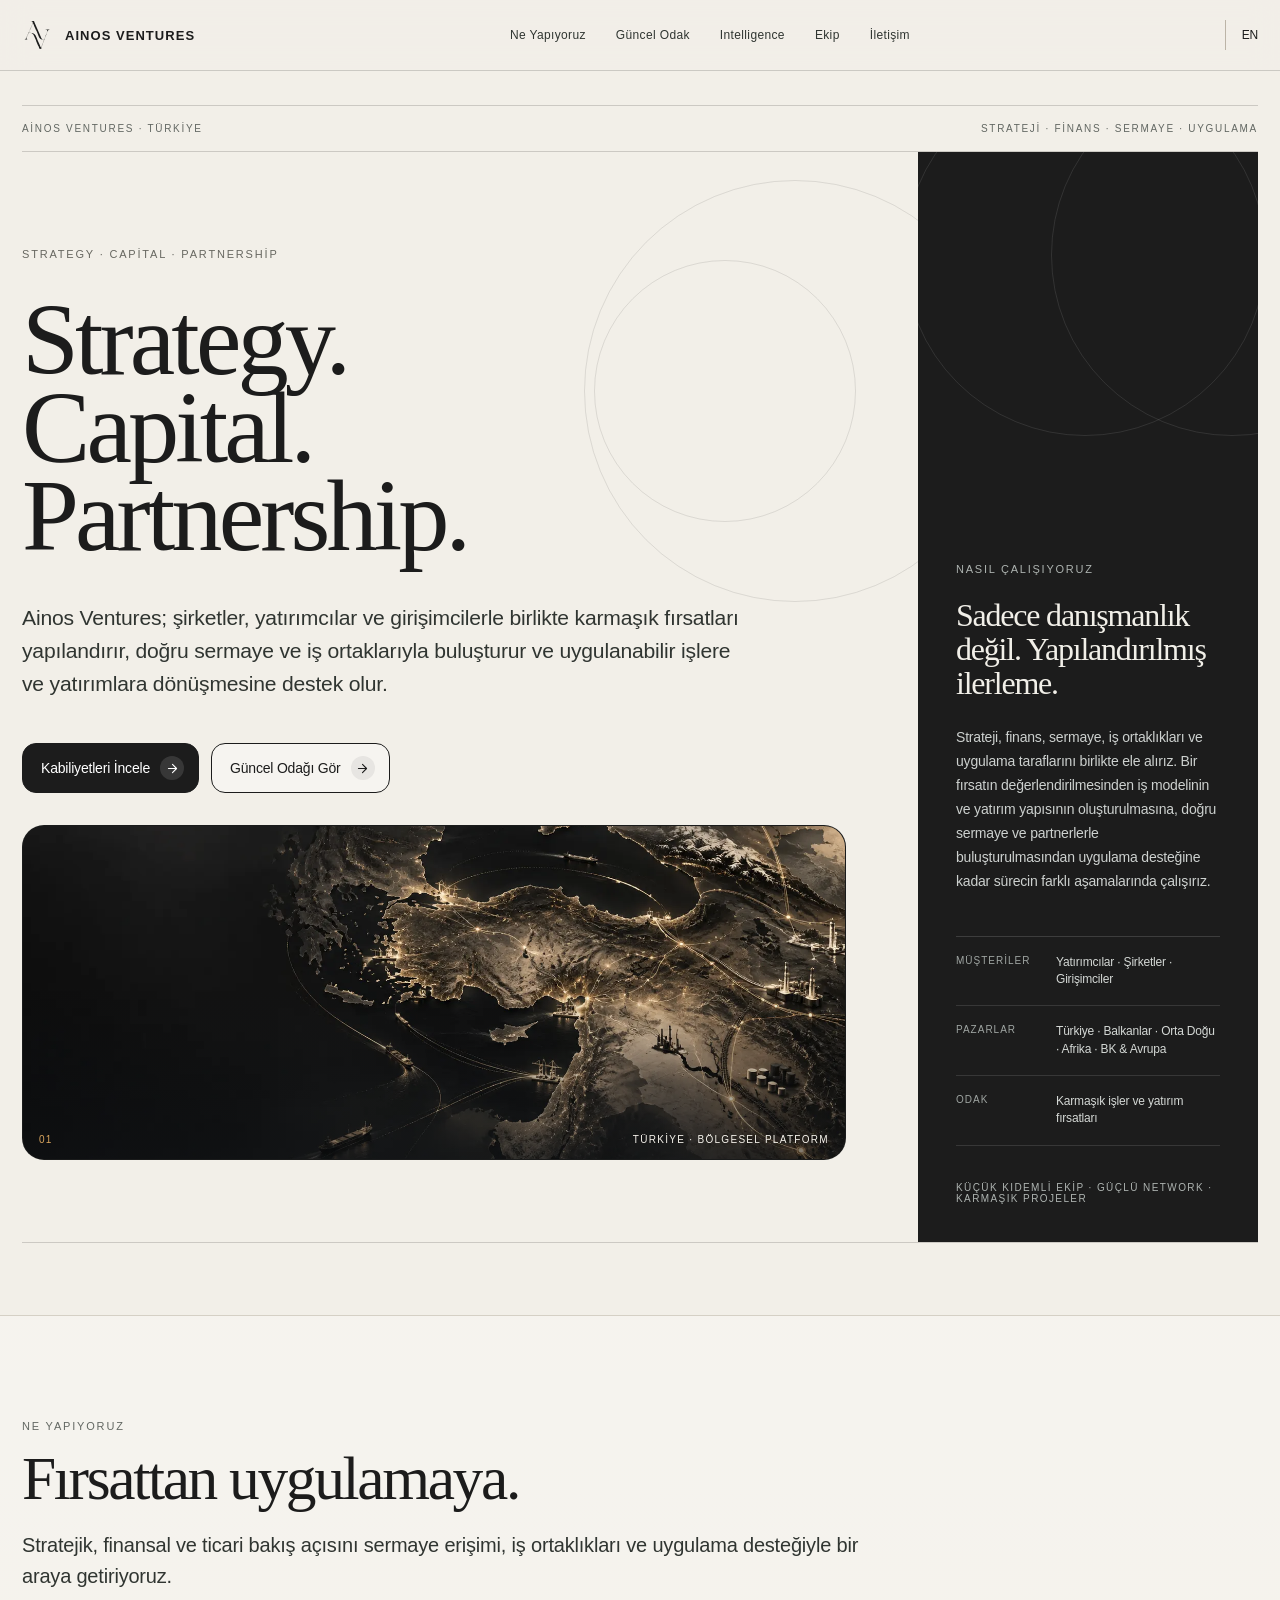
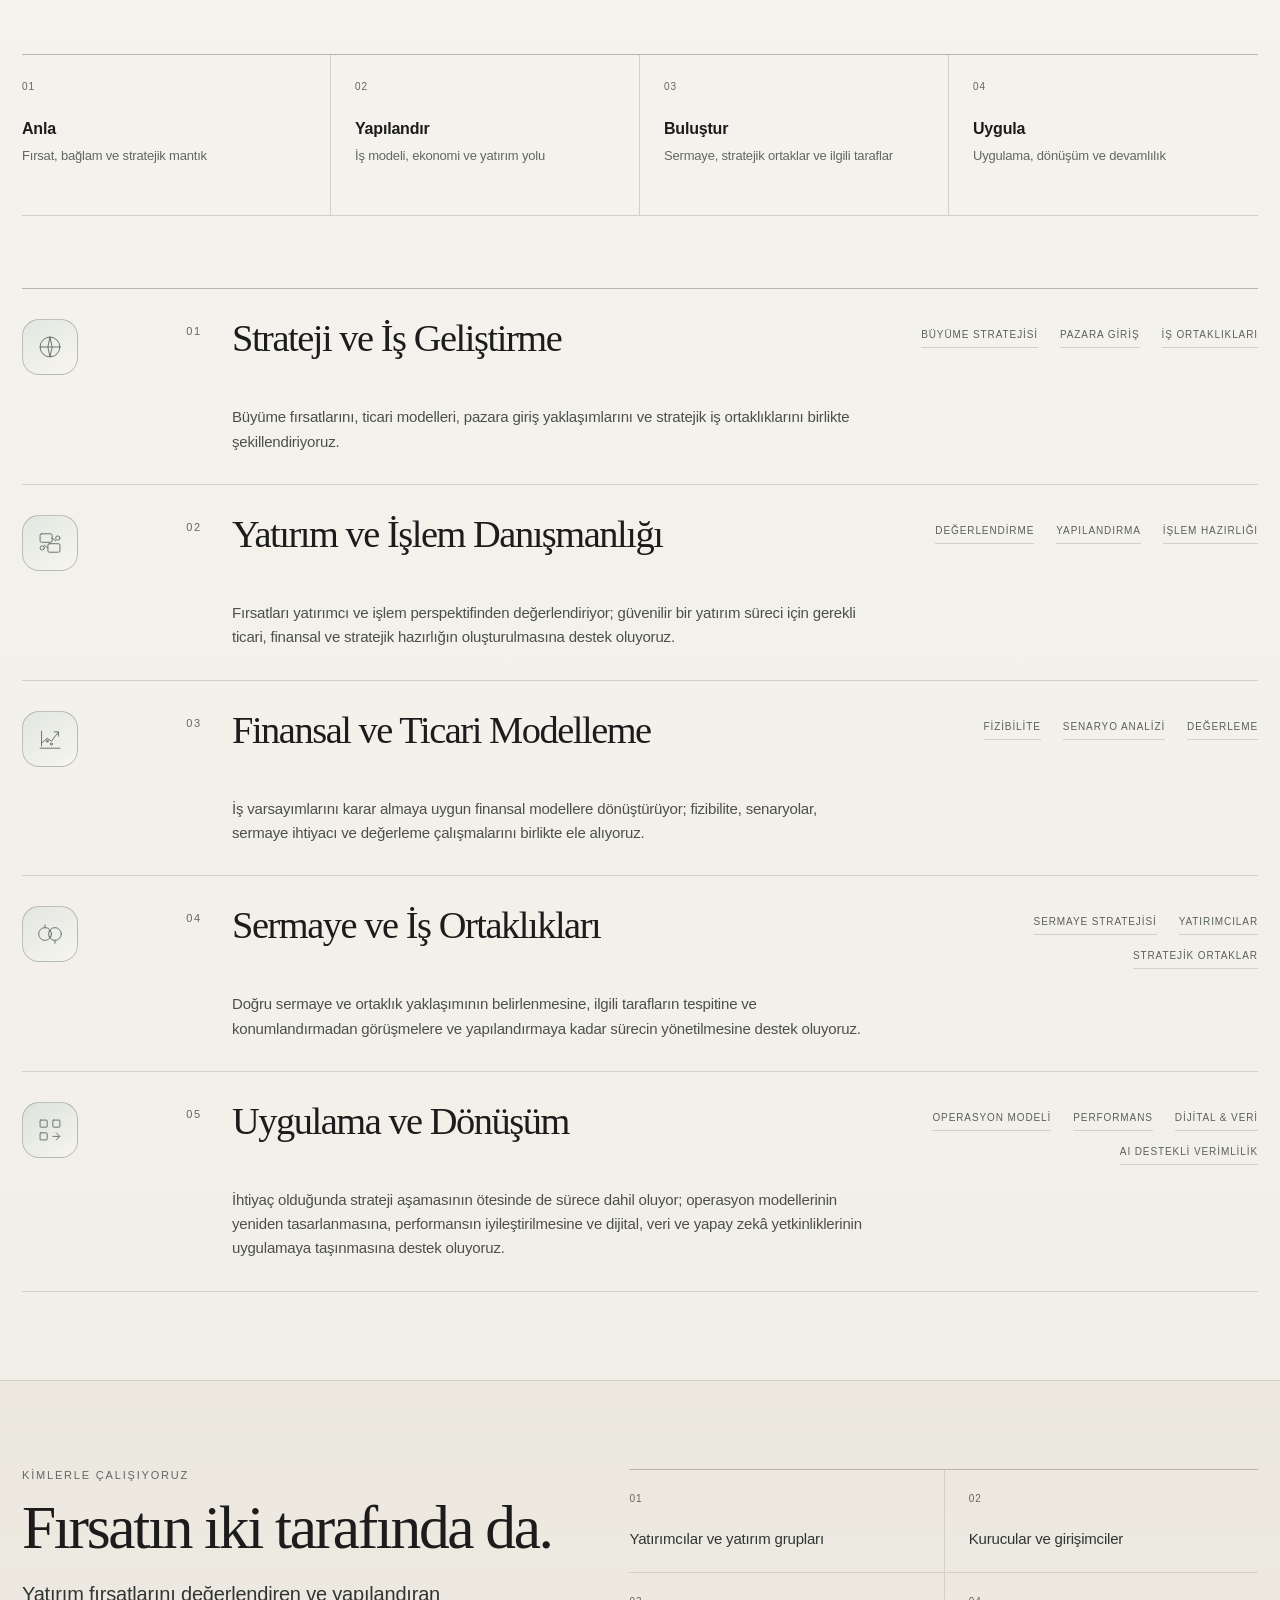
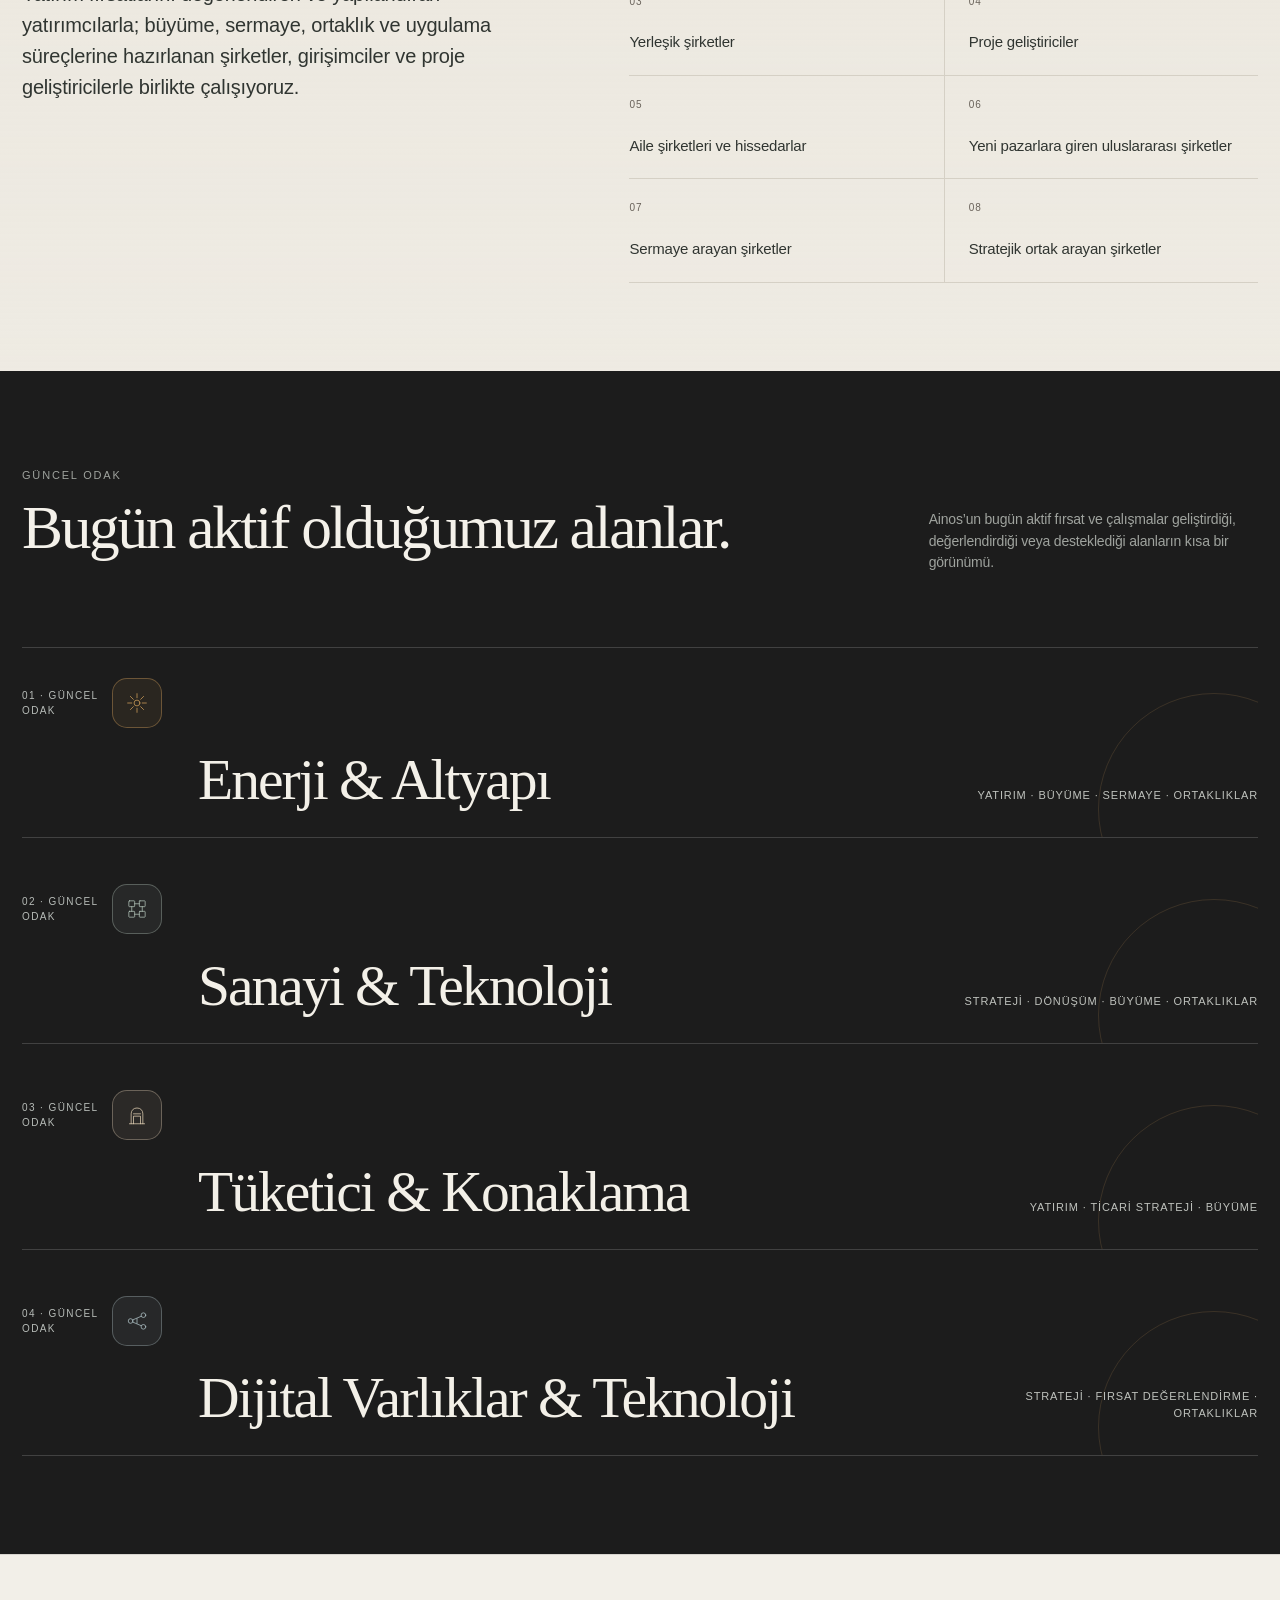
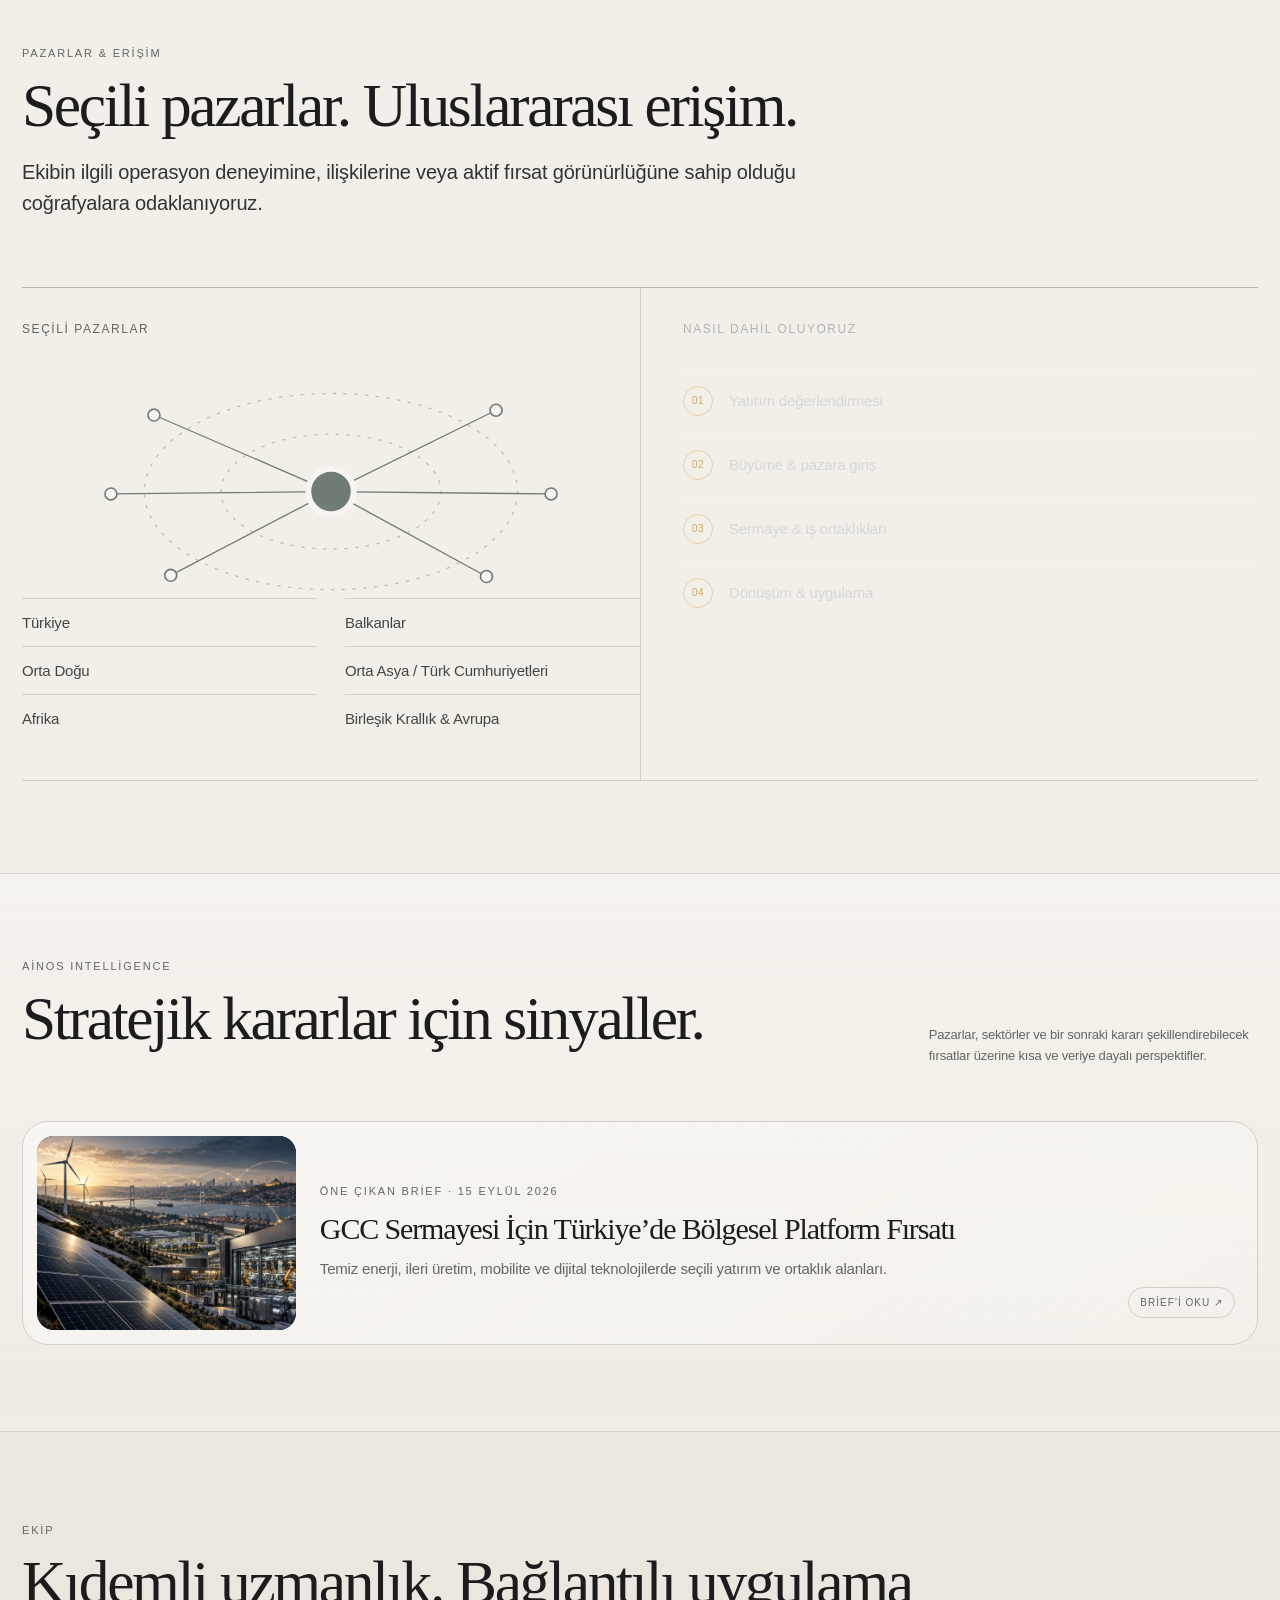
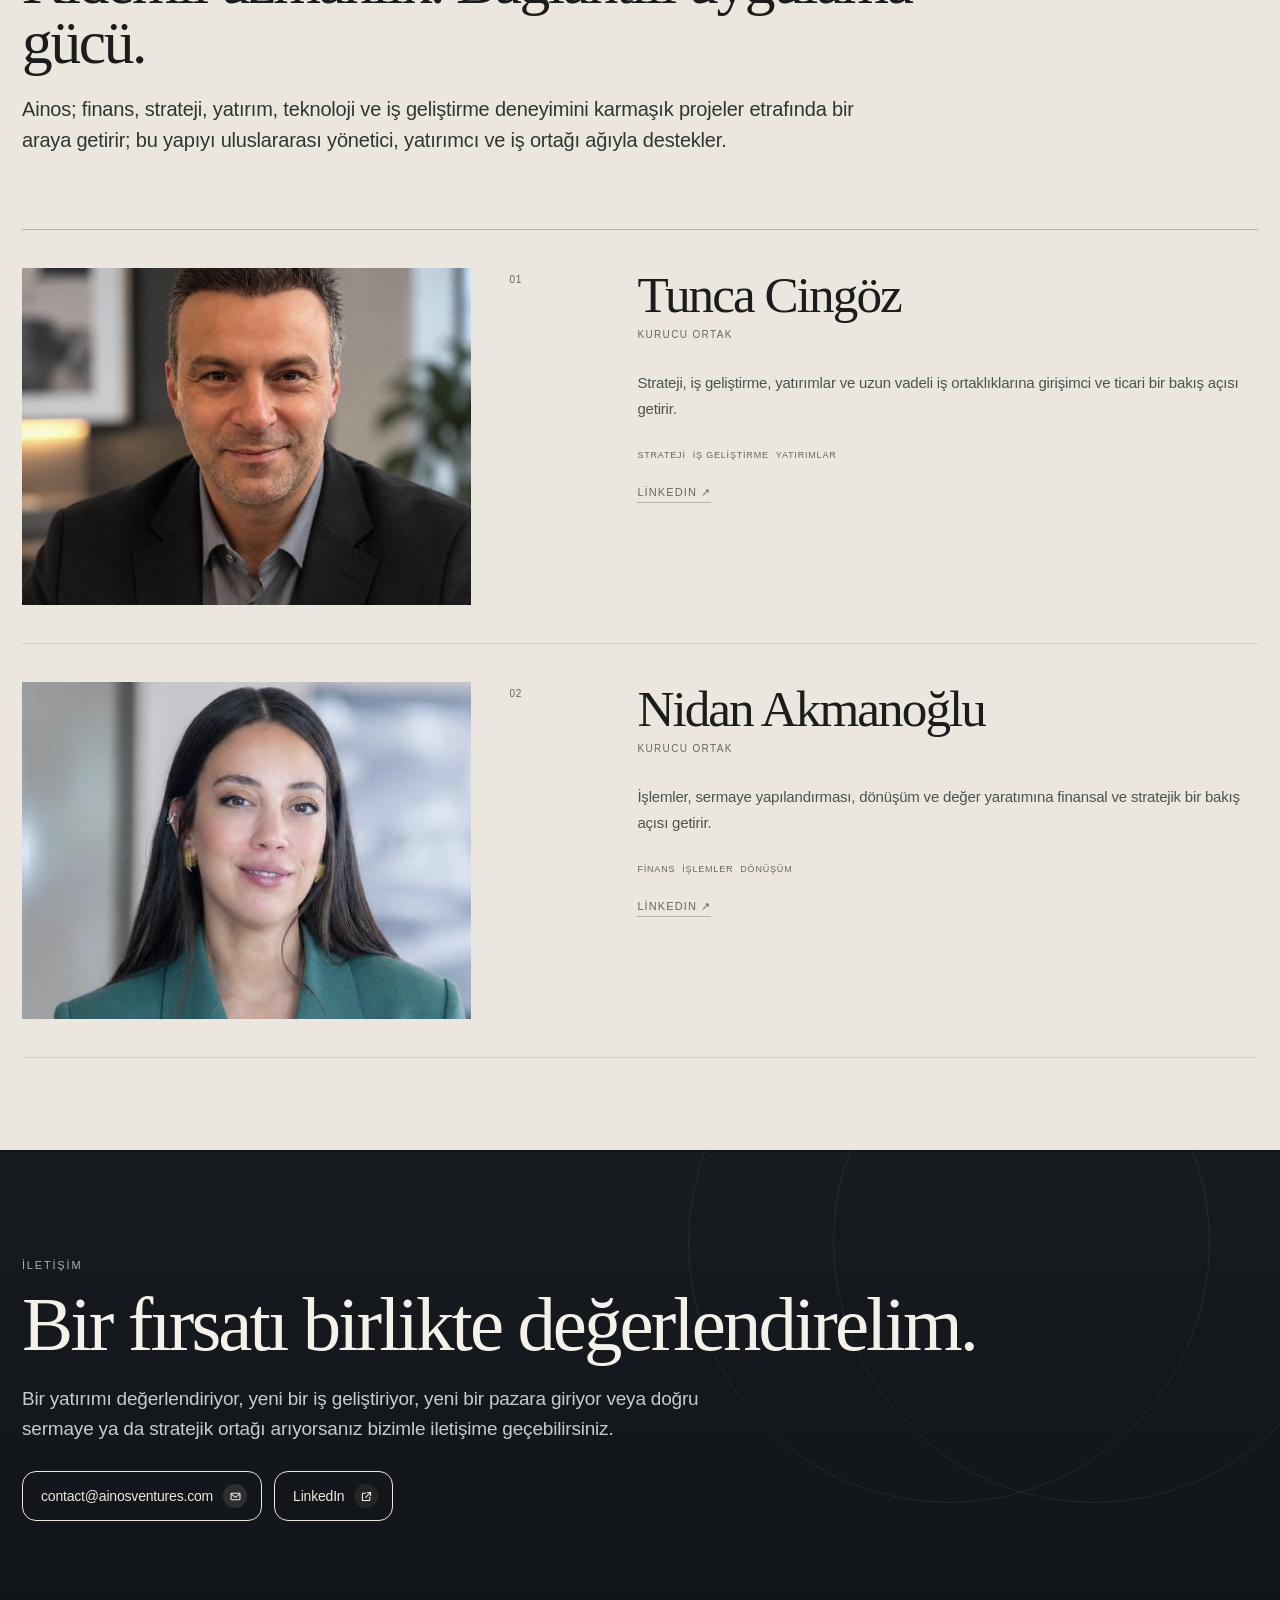
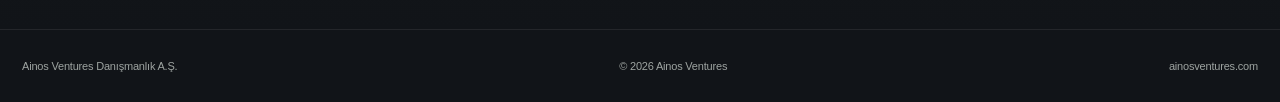
==== commit 5c6d3346: "Improve Markets and Reach visual hierarchy" ====
--- a/tr/index.html
+++ b/tr/index.html
@@ -139,9 +139,9 @@
       <div class="section-kicker">Pazarlar & erişim</div>
       <h2 class="serif">Seçili pazarlar. Uluslararası erişim.</h2>
       <p class="lead">Ekibin ilgili operasyon deneyimine, ilişkilerine veya aktif fırsat görünürlüğüne sahip olduğu coğrafyalara odaklanıyoruz.</p>
-      <div class="focus-grid">
-        <div class="panel reveal"><div class="panel-title">Seçili pazarlar</div><div class="pills"><span class="pill">Türkiye</span><span class="pill">Balkanlar</span><span class="pill">Orta Doğu</span><span class="pill">Orta Asya / Türk Cumhuriyetleri</span><span class="pill">Afrika</span><span class="pill">Birleşik Krallık & Avrupa</span></div></div>
-        <div class="panel reveal"><div class="panel-title">Nasıl dahil oluyoruz</div><div class="focus-list"><div>Yatırım değerlendirmesi</div><div>Büyüme & pazara giriş</div><div>Sermaye & iş ortaklıkları</div><div>Dönüşüm & uygulama</div></div></div>
+      <div class="focus-grid market-grid">
+        <div class="panel market-panel reveal"><div class="panel-title">Seçili pazarlar</div><div class="market-orbit" aria-hidden="true"><svg viewBox="0 0 520 220" focusable="false"><path d="M260 110 112 46M260 110 398 42M260 110 444 112M260 110 390 181M260 110 126 180M260 110 76 112"></path><ellipse cx="260" cy="110" rx="92" ry="48"></ellipse><ellipse cx="260" cy="110" rx="156" ry="82"></ellipse><circle cx="260" cy="110" r="19"></circle><circle cx="112" cy="46" r="5"></circle><circle cx="398" cy="42" r="5"></circle><circle cx="444" cy="112" r="5"></circle><circle cx="390" cy="181" r="5"></circle><circle cx="126" cy="180" r="5"></circle><circle cx="76" cy="112" r="5"></circle></svg></div><div class="pills"><span class="pill">Türkiye</span><span class="pill">Balkanlar</span><span class="pill">Orta Doğu</span><span class="pill">Orta Asya / Türk Cumhuriyetleri</span><span class="pill">Afrika</span><span class="pill">Birleşik Krallık & Avrupa</span></div></div>
+        <div class="panel engagement-panel reveal"><div class="panel-title">Nasıl dahil oluyoruz</div><div class="focus-list engagement-list"><div>Yatırım değerlendirmesi</div><div>Büyüme & pazara giriş</div><div>Sermaye & iş ortaklıkları</div><div>Dönüşüm & uygulama</div></div></div>
       </div>
     </div>
   </section>
--- a/assets/css/site-enhancements.css
+++ b/assets/css/site-enhancements.css
@@ -28,6 +28,18 @@
 .focus-consumer .focus-card-icon{color:#e6d4b8;border-color:rgba(230,212,184,.34);background:rgba(230,212,184,.07)}
 .focus-digital .focus-card-icon{color:#b4c7cb;border-color:rgba(180,199,203,.34);background:rgba(180,199,203,.07)}
 .focus-card .work-role{font-size:12px;letter-spacing:.01em}
+.market-grid{align-items:stretch}
+.market-panel{background:linear-gradient(145deg,rgba(255,255,255,.5),rgba(255,255,255,.24))}
+.market-orbit{height:220px;margin:-8px -2px 18px;display:grid;place-items:center;color:var(--sage);opacity:.9}
+.market-orbit svg{width:100%;height:100%;overflow:visible;fill:none;stroke:currentColor;stroke-width:1.1;stroke-linecap:round;stroke-linejoin:round}
+.market-orbit ellipse{stroke:rgba(100,113,104,.42);stroke-dasharray:2 7}
+.market-orbit circle:first-of-type{fill:var(--sage);stroke:var(--paper);stroke-width:5}
+.market-orbit circle:not(:first-of-type){fill:var(--paper);stroke:currentColor;stroke-width:1.4}
+.engagement-panel{background:linear-gradient(155deg,#171b1f,#22292d);border-color:rgba(255,255,255,.1);color:#f3f0e8}
+.engagement-panel .panel-title{color:#aeb4b1}
+.engagement-list{grid-template-columns:1fr;gap:0;counter-reset:engagement}
+.engagement-list div{display:grid;grid-template-columns:34px 1fr;align-items:center;gap:12px;min-height:64px;padding:12px 0;border-top-color:rgba(255,255,255,.14);color:#d5d8d4;font-size:15px}
+.engagement-list div:before{content:counter(engagement,decimal-leading-zero);counter-increment:engagement;display:grid;place-items:center;width:28px;height:28px;border:1px solid rgba(216,164,93,.42);border-radius:50%;color:#d8a45d;font-size:10px;letter-spacing:.04em}
 .focus-title{font-size:clamp(28px,2.5vw,38px);line-height:1.02;font-weight:500;margin:0;letter-spacing:-.035em}
 .person-link{display:inline-flex;align-items:center;gap:7px;margin-top:16px;font-size:11px;text-transform:uppercase;letter-spacing:.1em;color:var(--muted);width:max-content;border-bottom:1px solid var(--line-strong);padding-bottom:3px}
 .person-link:hover{color:var(--ink)}
@@ -100,6 +112,8 @@
   .focus-card .work-topline{display:flex;align-items:flex-start;justify-items:initial}
   .focus-card-icon{width:46px;height:46px;border-radius:14px}
   .focus-card-icon svg{width:25px;height:25px}
+  .market-orbit{height:180px;margin-top:-2px}
+  .engagement-list div{min-height:58px}
   .work-topline{display:grid;justify-items:start}
   .work-status{white-space:normal}
   .work-metric{font-size:39px;margin-top:26px}
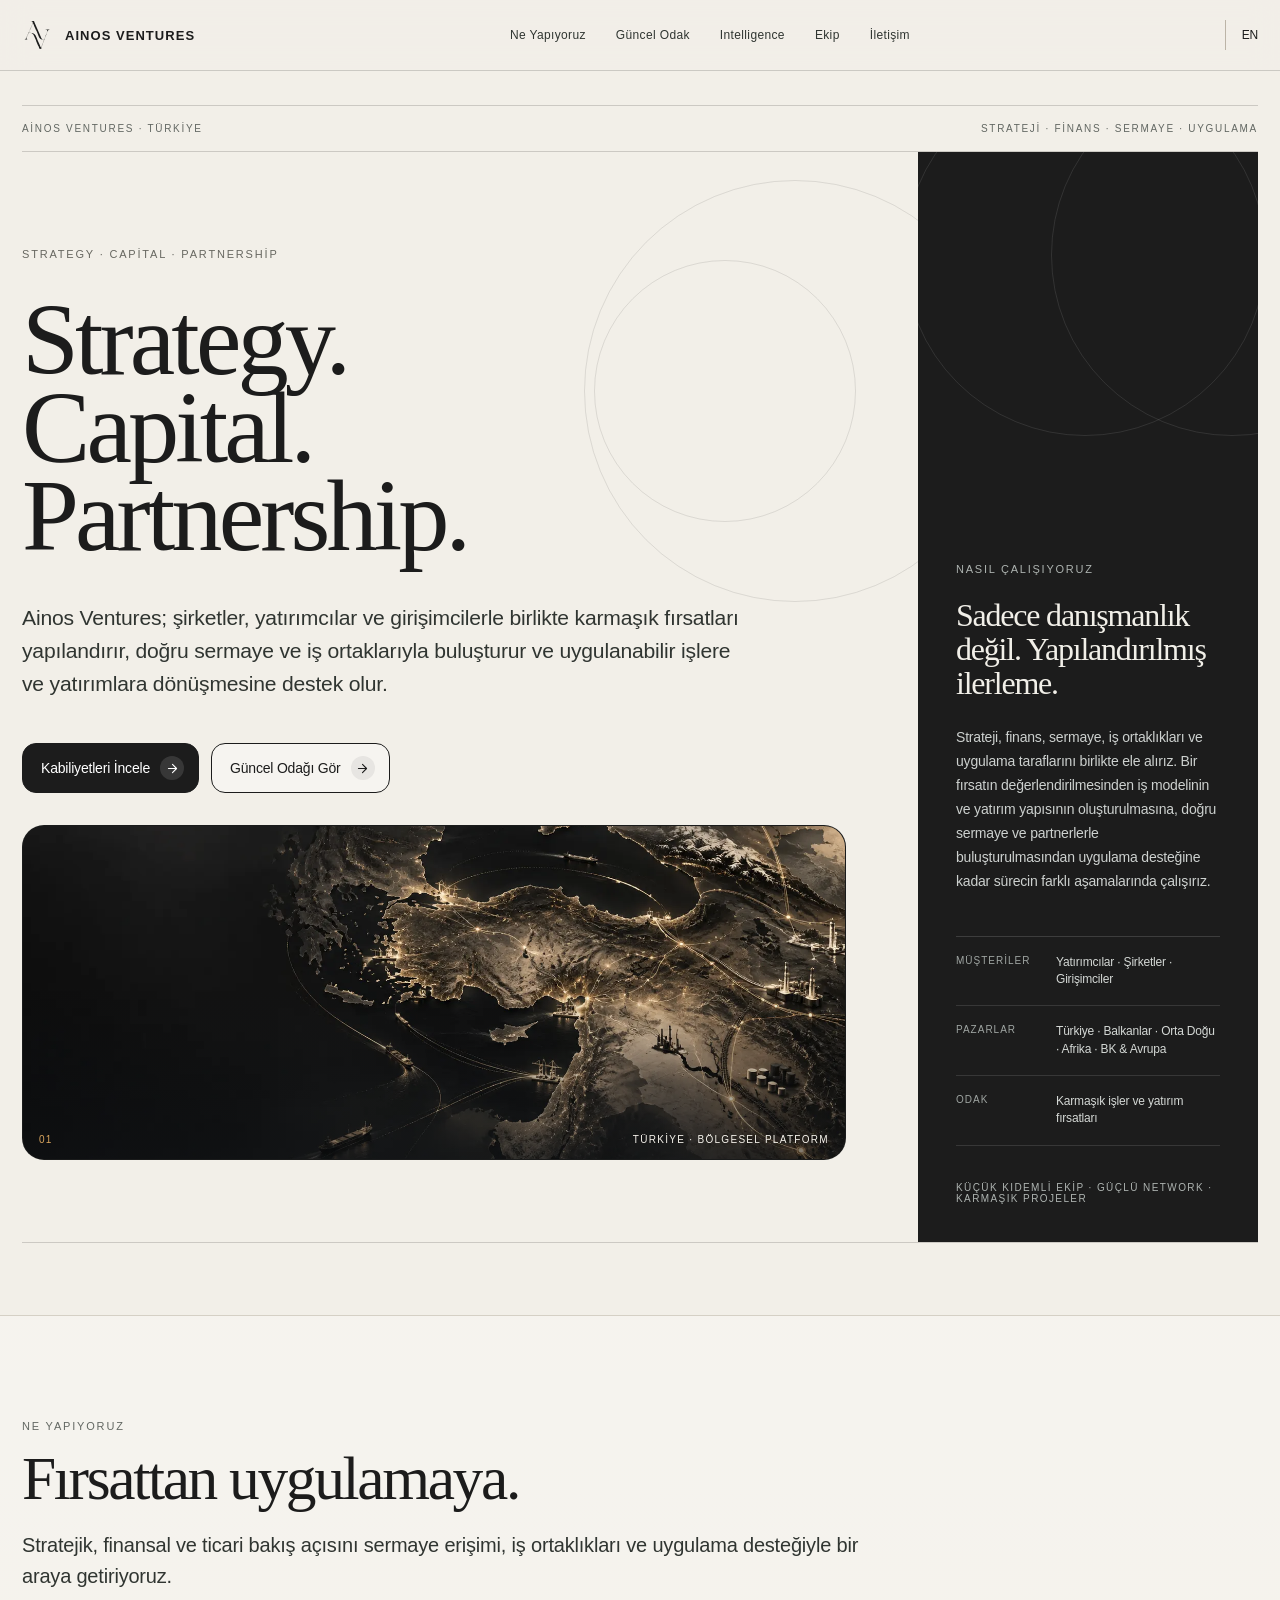
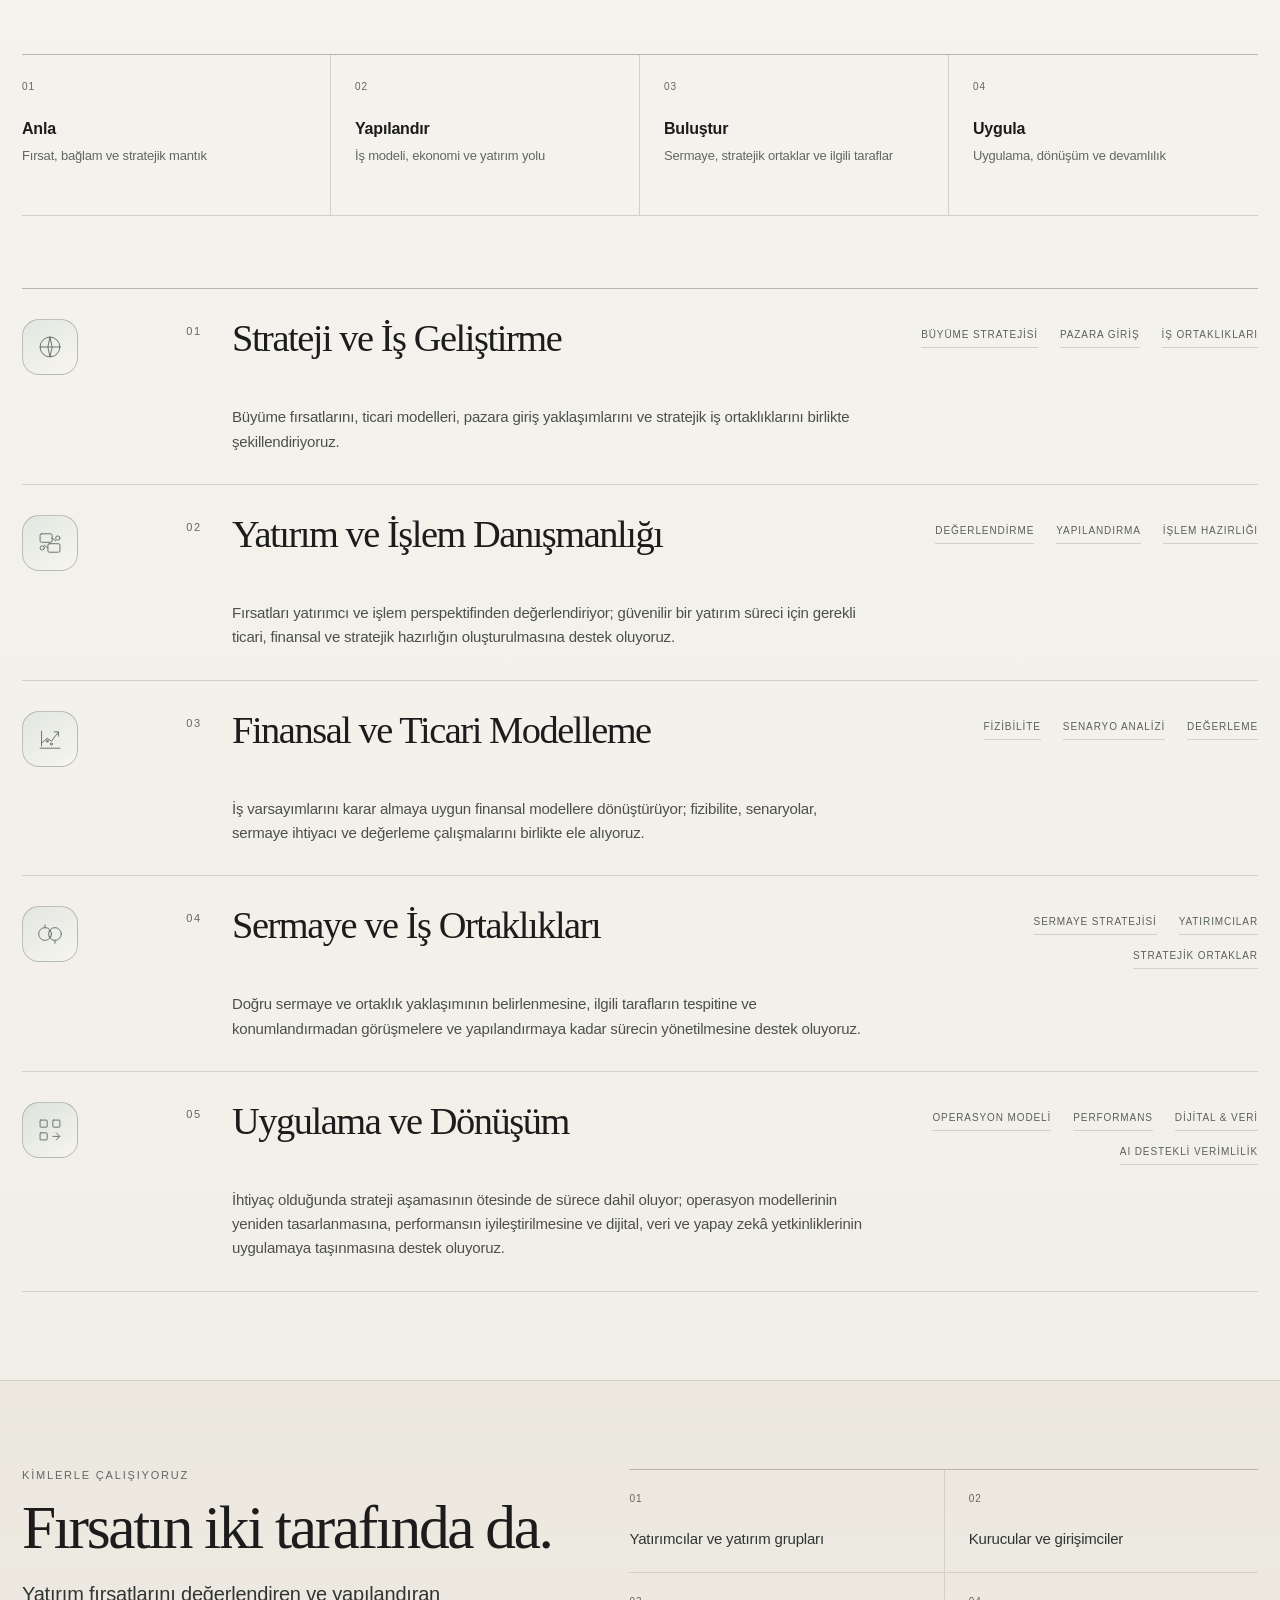
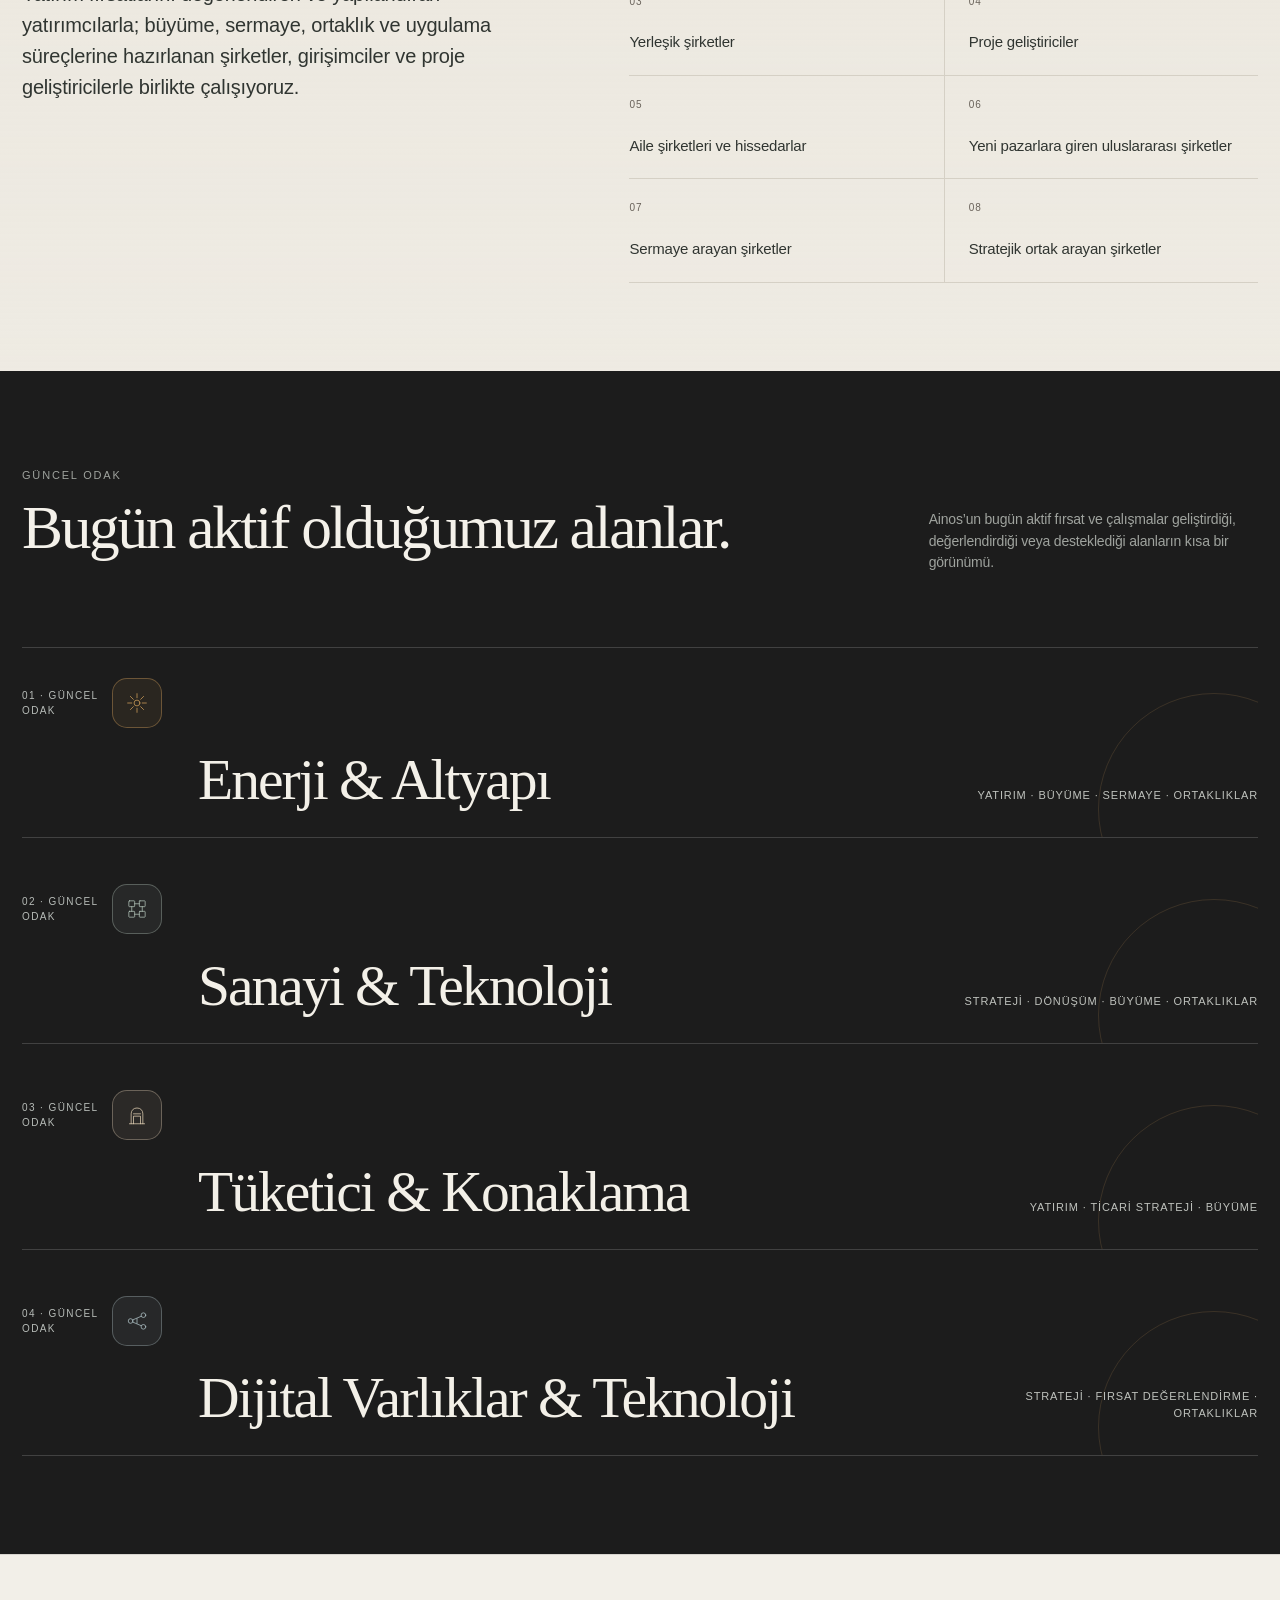
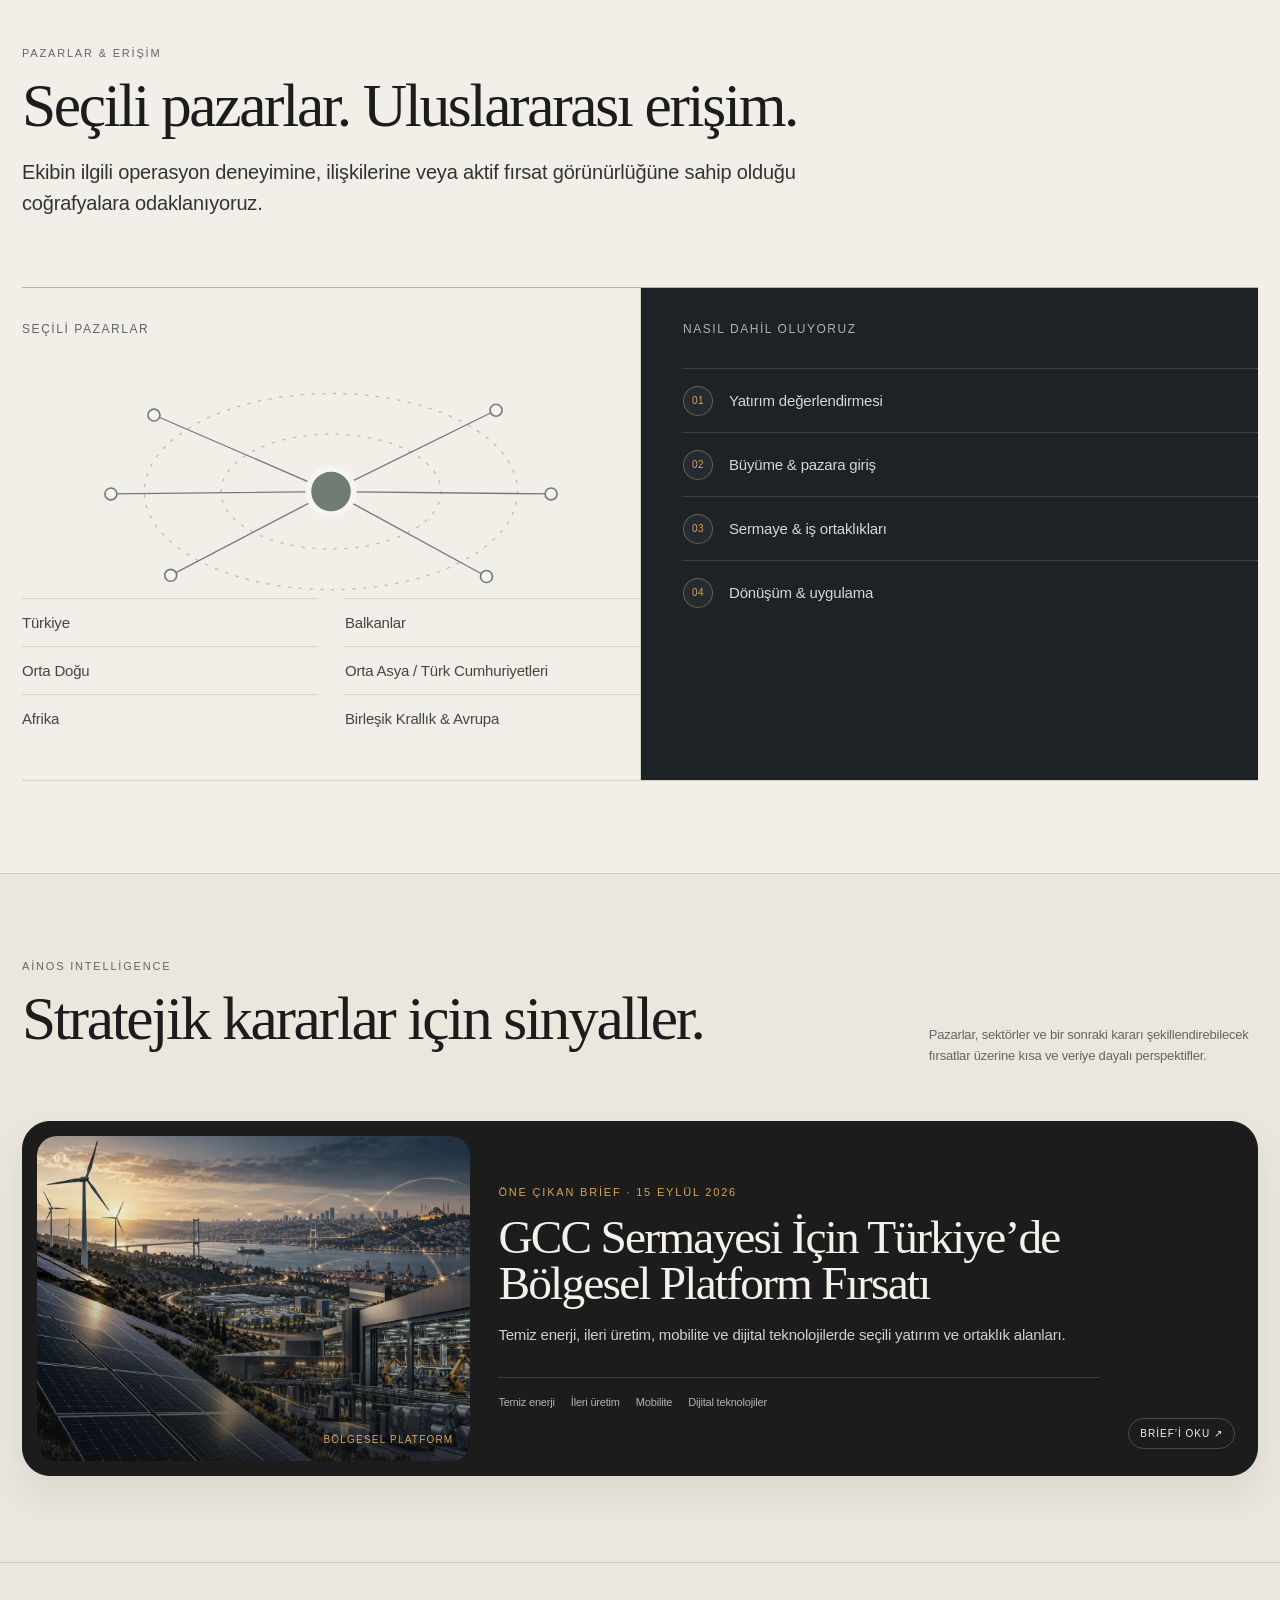
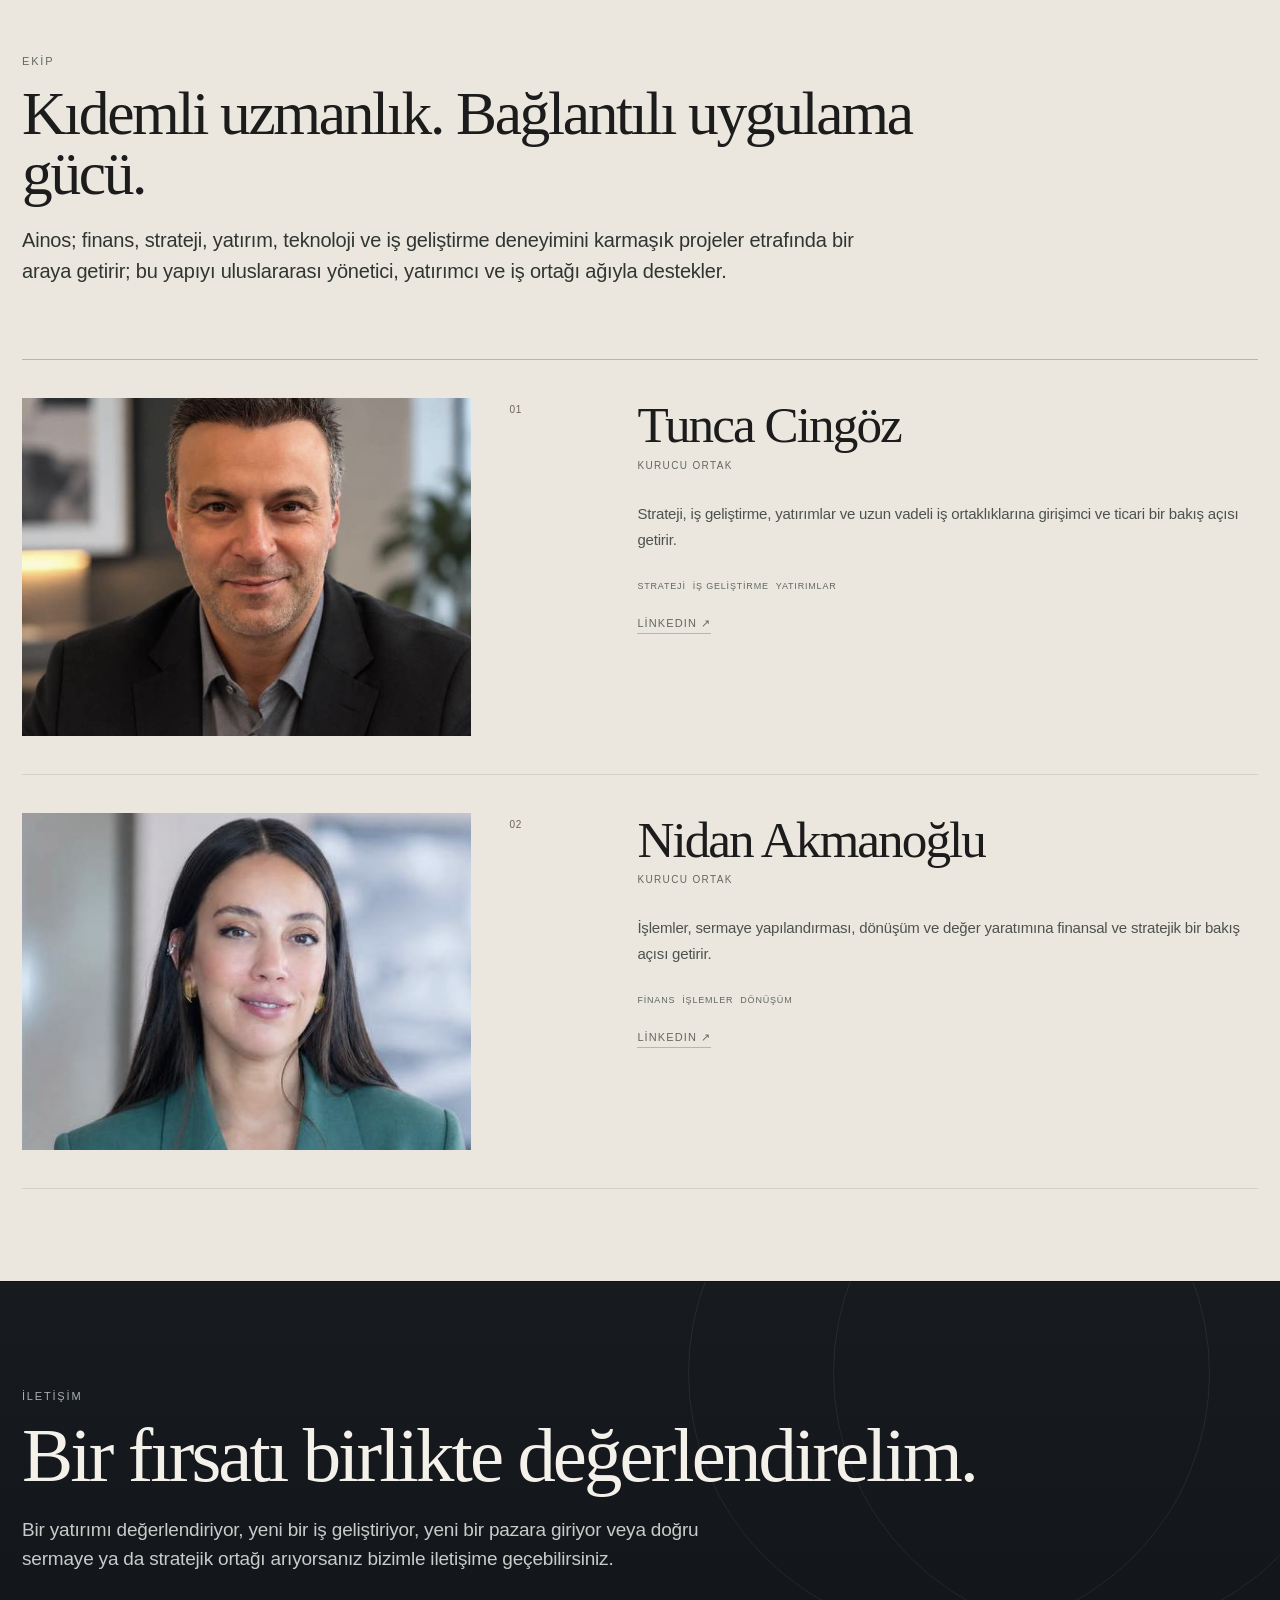
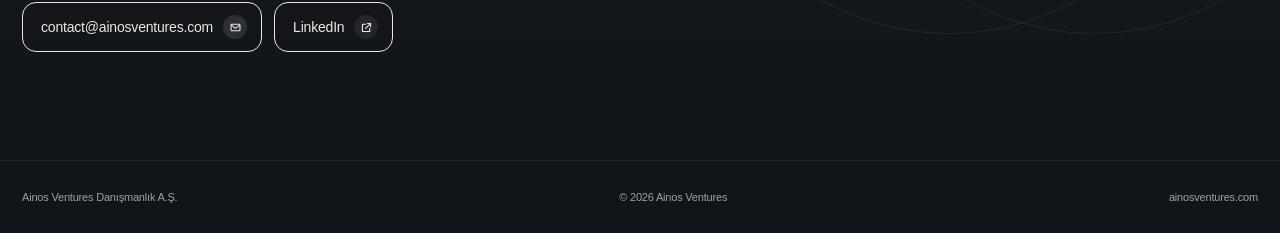
==== commit 26699dea: "refine: give Intelligence a stronger editorial spread" ====
--- a/tr/index.html
+++ b/tr/index.html
@@ -156,8 +156,10 @@
       <a class="insight-card insight-link reveal" href="/tr/intelligence/turkiye-regional-platform/">
         <div class="insight-card-media">
           <img src="/assets/images/intelligence-infrastructure.webp" alt="" width="1200" height="900" loading="lazy" decoding="async">
+          <span class="insight-card-index">01</span>
+          <span class="insight-card-media-label">Bölgesel platform</span>
         </div>
-        <div><div class="section-kicker">Öne çıkan brief · 15 Eylül 2026</div><h3 class="serif">GCC Sermayesi İçin Türkiye’de Bölgesel Platform Fırsatı</h3><p>Temiz enerji, ileri üretim, mobilite ve dijital teknolojilerde seçili yatırım ve ortaklık alanları.</p></div>
+        <div class="insight-card-copy"><div class="section-kicker">Öne çıkan brief · 15 Eylül 2026</div><h3 class="serif">GCC Sermayesi İçin Türkiye’de Bölgesel Platform Fırsatı</h3><p>Temiz enerji, ileri üretim, mobilite ve dijital teknolojilerde seçili yatırım ve ortaklık alanları.</p><div class="insight-card-topics"><span>Temiz enerji</span><span>İleri üretim</span><span>Mobilite</span><span>Dijital teknolojiler</span></div></div>
         <span class="insight-badge">Brief’i oku ↗</span>
       </a>
     </div>
--- a/assets/css/site-enhancements.css
+++ b/assets/css/site-enhancements.css
@@ -35,11 +35,11 @@
 .market-orbit ellipse{stroke:rgba(100,113,104,.42);stroke-dasharray:2 7}
 .market-orbit circle:first-of-type{fill:var(--sage);stroke:var(--paper);stroke-width:5}
 .market-orbit circle:not(:first-of-type){fill:var(--paper);stroke:currentColor;stroke-width:1.4}
-.engagement-panel{background:linear-gradient(155deg,#171b1f,#22292d);border-color:rgba(255,255,255,.1);color:#f3f0e8}
+.engagement-panel{background:#1c2226!important;border-color:rgba(255,255,255,.1);color:#f3f0e8}
 .engagement-panel .panel-title{color:#aeb4b1}
 .engagement-list{grid-template-columns:1fr;gap:0;counter-reset:engagement}
 .engagement-list div{display:grid;grid-template-columns:34px 1fr;align-items:center;gap:12px;min-height:64px;padding:12px 0;border-top-color:rgba(255,255,255,.14);color:#d5d8d4;font-size:15px}
-.engagement-list div:before{content:counter(engagement,decimal-leading-zero);counter-increment:engagement;display:grid;place-items:center;width:28px;height:28px;border:1px solid rgba(216,164,93,.42);border-radius:50%;color:#d8a45d;font-size:10px;letter-spacing:.04em}
+.engagement-list div:before{content:counter(engagement,decimal-leading-zero);counter-increment:engagement;display:grid;place-items:center;width:28px;height:28px;border:1px solid rgba(216,164,93,.42);border-radius:50%;background:#252b2e;color:#d8a45d;font-size:10px;letter-spacing:.04em}
 .focus-title{font-size:clamp(28px,2.5vw,38px);line-height:1.02;font-weight:500;margin:0;letter-spacing:-.035em}
 .person-link{display:inline-flex;align-items:center;gap:7px;margin-top:16px;font-size:11px;text-transform:uppercase;letter-spacing:.1em;color:var(--muted);width:max-content;border-bottom:1px solid var(--line-strong);padding-bottom:3px}
 .person-link:hover{color:var(--ink)}
@@ -264,6 +264,37 @@
   main > section#contact{padding-top:88px;padding-bottom:88px}
 }
 
+/* Intelligence: turn the featured brief into an editorial cover spread. */
+main > section#intelligence{background:#ebe7de}
+main > section#intelligence .section-note{max-width:380px}
+main > section#intelligence .insight-card{grid-template-columns:minmax(260px,.72fr) minmax(0,1fr) auto;align-items:stretch;padding:14px;gap:28px;background:#1c1c1c;border-color:#1c1c1c;border-radius:28px;color:#f4f1ea;overflow:hidden;box-shadow:0 18px 38px rgba(17,20,23,.08)}
+main > section#intelligence .insight-card-media{position:relative;min-height:300px;border-radius:20px;background:#111418}
+main > section#intelligence .insight-card-media:after{content:"";position:absolute;inset:0;background:linear-gradient(180deg,rgba(17,20,23,.08) 38%,rgba(17,20,23,.68) 100%);pointer-events:none}
+main > section#intelligence .insight-card-index{position:absolute;z-index:1;top:16px;left:17px;font-size:11px;letter-spacing:.14em;color:#f4f1ea}
+main > section#intelligence .insight-card-media-label{position:absolute;z-index:1;right:17px;bottom:16px;font-size:10px;letter-spacing:.12em;text-transform:uppercase;color:#d8a45d}
+main > section#intelligence .insight-card-copy{align-self:center;padding:16px 0}
+main > section#intelligence .insight-card-copy .section-kicker{color:#d8a45d}
+main > section#intelligence .insight-card h3{font-size:clamp(34px,3.7vw,56px);line-height:.98;margin:10px 0 16px;max-width:620px;color:#f4f1ea}
+main > section#intelligence .insight-card p{color:#cdd1cf;max-width:620px}
+main > section#intelligence .insight-card-topics{display:flex;flex-wrap:wrap;gap:8px 16px;margin-top:30px;padding-top:17px;border-top:1px solid rgba(255,255,255,.15);max-width:620px}
+main > section#intelligence .insight-card-topics span{font-size:11px;line-height:1.4;color:#aeb4b1}
+main > section#intelligence .insight-badge{align-self:end;margin:12px 8px 12px 0;border-color:rgba(255,255,255,.2);color:#f4f1ea}
+main > section#intelligence .insight-link:hover{box-shadow:0 22px 44px rgba(17,20,23,.14)}
+main > section#intelligence .insight-link:focus-visible{outline-color:#d8a45d}
+@media(max-width:900px){
+  main > section#intelligence .insight-card{grid-template-columns:minmax(170px,.7fr) minmax(0,1fr);gap:20px}
+  main > section#intelligence .insight-card-media{min-height:220px}
+  main > section#intelligence .insight-badge{grid-column:2;justify-self:start;margin:0 0 6px}
+}
+@media(max-width:650px){
+  main > section#intelligence .insight-card{grid-template-columns:1fr;padding:10px;border-radius:22px;gap:0}
+  main > section#intelligence .insight-card-media{min-height:0;aspect-ratio:16/10;border-radius:16px}
+  main > section#intelligence .insight-card-copy{padding:24px 8px 12px}
+  main > section#intelligence .insight-card h3{font-size:clamp(34px,10vw,47px)}
+  main > section#intelligence .insight-card-topics{margin-top:24px}
+  main > section#intelligence .insight-badge{grid-column:auto;margin:0 8px 8px;justify-self:start}
+}
+
 /* Capability icon and control refinement */
 .btn{gap:10px;min-height:50px;padding:0 14px 0 18px;border-radius:14px}
 .btn-icon{width:24px;height:24px;display:grid;place-items:center;flex:0 0 auto;border-radius:50%;background:rgba(255,255,255,.12);transition:transform .18s ease,background .18s ease}
